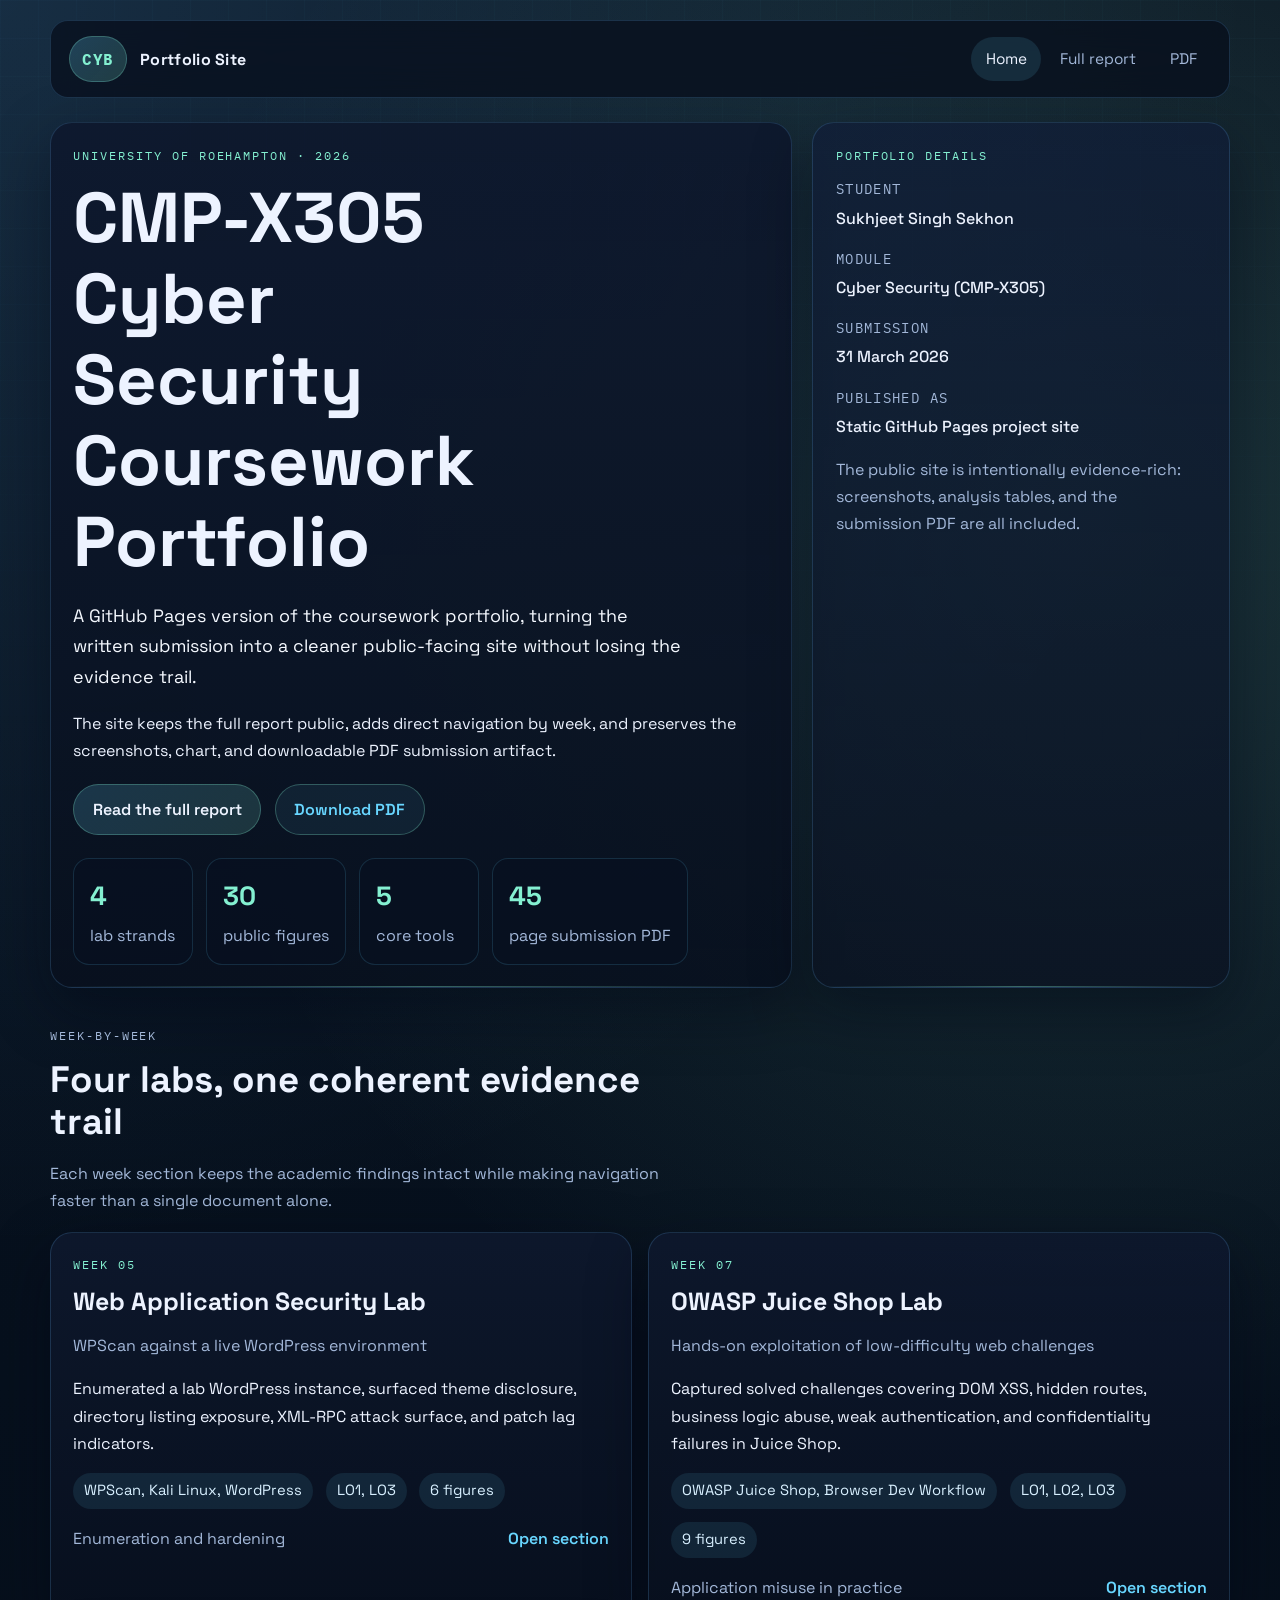
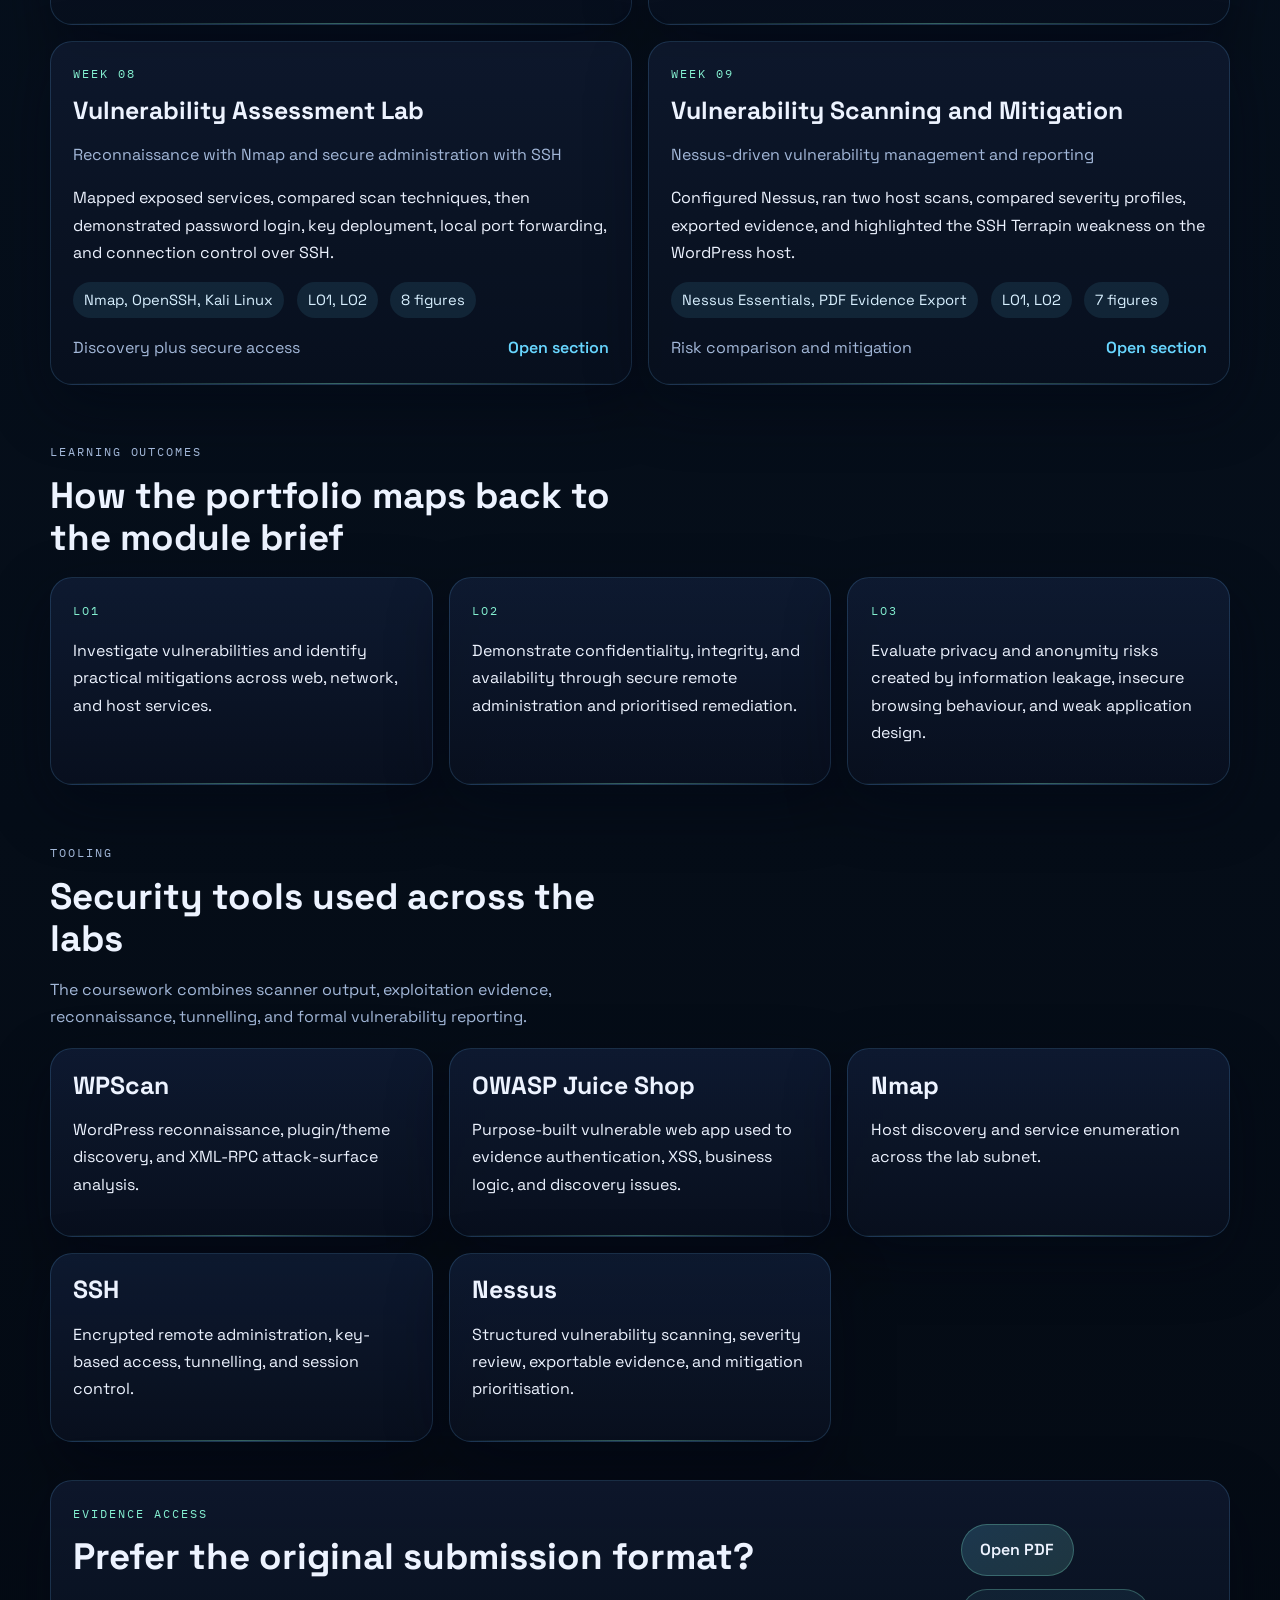
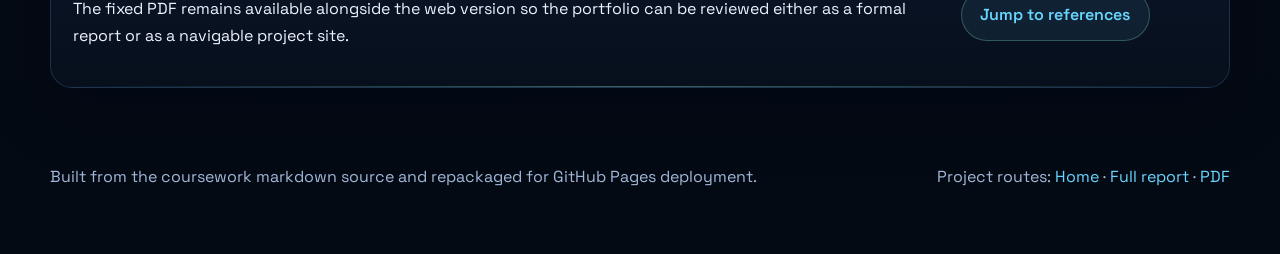
==== docs/index.html @ 7c261de3 "Add GitHub Pages cybersecurity portfolio site" ====
<!doctype html>
<html lang="en">
  <head>
    <meta charset="utf-8" />
    <meta name="viewport" content="width=device-width, initial-scale=1" />
    <title>CMP-X305 Cyber Security Portfolio</title>
    <meta name="description" content="Cyber security coursework portfolio site covering WPScan, OWASP Juice Shop, Nmap, SSH, and Nessus labs." />
    <link rel="stylesheet" href="assets/css/styles.css" />
  </head>
  <body class="home-page">
    <div class="site-shell">
      <header class="site-header">
        <a class="brand" href="./"><span class="brand-mark">CYB</span><span class="brand-text">Portfolio Site</span></a>
        <nav class="site-nav" aria-label="Primary">
          <a href="./" aria-current="page">Home</a>
          <a href="report/">Full report</a>
          <a href="assets/docs/cyb-report-fixed-v3.pdf">PDF</a>
        </nav>
      </header>
      <main>
        <section class="hero-grid">
          <div class="hero-copy panel" data-reveal>
            <p class="eyebrow">University of Roehampton · 2026</p>
            <h1>CMP-X305 Cyber Security Coursework Portfolio</h1>
            <p class="lede">A GitHub Pages version of the coursework portfolio, turning the written submission into a cleaner public-facing site without losing the evidence trail.</p>
            <p>The site keeps the full report public, adds direct navigation by week, and preserves the screenshots, chart, and downloadable PDF submission artifact.</p>
            <div class="hero-actions">
              <a class="button" href="report/">Read the full report</a>
              <a class="button button--ghost" href="assets/docs/cyb-report-fixed-v3.pdf">Download PDF</a>
            </div>
            <ul class="stat-list">
              <li><strong>4</strong><span>lab strands</span></li>
              <li><strong>30</strong><span>public figures</span></li>
              <li><strong>5</strong><span>core tools</span></li>
              <li><strong>45</strong><span>page submission PDF</span></li>
            </ul>
          </div>
          <aside class="hero-aside panel panel--soft" data-reveal>
            <p class="eyebrow">Portfolio details</p>
            <dl class="meta-list">
              <div><dt>Student</dt><dd>Sukhjeet Singh Sekhon</dd></div>
              <div><dt>Module</dt><dd>Cyber Security (CMP-X305)</dd></div>
              <div><dt>Submission</dt><dd>31 March 2026</dd></div>
              <div><dt>Published as</dt><dd>Static GitHub Pages project site</dd></div>
            </dl>
            <p class="aside-note">The public site is intentionally evidence-rich: screenshots, analysis tables, and the submission PDF are all included.</p>
          </aside>
        </section>
        <section class="section-block">
          <div class="section-heading" data-reveal>
            <p class="eyebrow">Week-by-week</p>
            <h2>Four labs, one coherent evidence trail</h2>
            <p>Each week section keeps the academic findings intact while making navigation faster than a single document alone.</p>
          </div>
          <div class="week-grid">
            <article class="week-card panel" data-reveal>
              <p class="card-kicker">Week 05</p>
              <h3>Web Application Security Lab</h3>
              <p class="card-topic">WPScan against a live WordPress environment</p>
              <p>Enumerated a lab WordPress instance, surfaced theme disclosure, directory listing exposure, XML-RPC attack surface, and patch lag indicators.</p>
              <ul class="chip-list">
                <li>WPScan, Kali Linux, WordPress</li>
                <li>LO1, LO3</li>
                <li>6 figures</li>
              </ul>
              <div class="card-footer">
                <span>Enumeration and hardening</span>
                <a class="text-link" href="report/#week-05">Open section</a>
              </div>
            </article>
            

            <article class="week-card panel" data-reveal>
              <p class="card-kicker">Week 07</p>
              <h3>OWASP Juice Shop Lab</h3>
              <p class="card-topic">Hands-on exploitation of low-difficulty web challenges</p>
              <p>Captured solved challenges covering DOM XSS, hidden routes, business logic abuse, weak authentication, and confidentiality failures in Juice Shop.</p>
              <ul class="chip-list">
                <li>OWASP Juice Shop, Browser Dev Workflow</li>
                <li>LO1, LO2, LO3</li>
                <li>9 figures</li>
              </ul>
              <div class="card-footer">
                <span>Application misuse in practice</span>
                <a class="text-link" href="report/#week-07">Open section</a>
              </div>
            </article>
            

            <article class="week-card panel" data-reveal>
              <p class="card-kicker">Week 08</p>
              <h3>Vulnerability Assessment Lab</h3>
              <p class="card-topic">Reconnaissance with Nmap and secure administration with SSH</p>
              <p>Mapped exposed services, compared scan techniques, then demonstrated password login, key deployment, local port forwarding, and connection control over SSH.</p>
              <ul class="chip-list">
                <li>Nmap, OpenSSH, Kali Linux</li>
                <li>LO1, LO2</li>
                <li>8 figures</li>
              </ul>
              <div class="card-footer">
                <span>Discovery plus secure access</span>
                <a class="text-link" href="report/#week-08">Open section</a>
              </div>
            </article>
            

            <article class="week-card panel" data-reveal>
              <p class="card-kicker">Week 09</p>
              <h3>Vulnerability Scanning and Mitigation</h3>
              <p class="card-topic">Nessus-driven vulnerability management and reporting</p>
              <p>Configured Nessus, ran two host scans, compared severity profiles, exported evidence, and highlighted the SSH Terrapin weakness on the WordPress host.</p>
              <ul class="chip-list">
                <li>Nessus Essentials, PDF Evidence Export</li>
                <li>LO1, LO2</li>
                <li>7 figures</li>
              </ul>
              <div class="card-footer">
                <span>Risk comparison and mitigation</span>
                <a class="text-link" href="report/#week-09">Open section</a>
              </div>
            </article>
            </div>
        </section>
        <section class="section-block section-block--alt">
          <div class="section-heading" data-reveal>
            <p class="eyebrow">Learning outcomes</p>
            <h2>How the portfolio maps back to the module brief</h2>
          </div>
          <div class="outcome-grid">
            <article class="outcome-card panel panel--soft" data-reveal>
              <p class="card-kicker">LO1</p>
              <p>Investigate vulnerabilities and identify practical mitigations across web, network, and host services.</p>
            </article>
            

            <article class="outcome-card panel panel--soft" data-reveal>
              <p class="card-kicker">LO2</p>
              <p>Demonstrate confidentiality, integrity, and availability through secure remote administration and prioritised remediation.</p>
            </article>
            

            <article class="outcome-card panel panel--soft" data-reveal>
              <p class="card-kicker">LO3</p>
              <p>Evaluate privacy and anonymity risks created by information leakage, insecure browsing behaviour, and weak application design.</p>
            </article>
            </div>
        </section>
        <section class="section-block">
          <div class="section-heading" data-reveal>
            <p class="eyebrow">Tooling</p>
            <h2>Security tools used across the labs</h2>
            <p>The coursework combines scanner output, exploitation evidence, reconnaissance, tunnelling, and formal vulnerability reporting.</p>
          </div>
          <div class="tool-grid">
            <article class="mini-card panel panel--soft" data-reveal>
              <h3>WPScan</h3>
              <p>WordPress reconnaissance, plugin/theme discovery, and XML-RPC attack-surface analysis.</p>
            </article>
            

            <article class="mini-card panel panel--soft" data-reveal>
              <h3>OWASP Juice Shop</h3>
              <p>Purpose-built vulnerable web app used to evidence authentication, XSS, business logic, and discovery issues.</p>
            </article>
            

            <article class="mini-card panel panel--soft" data-reveal>
              <h3>Nmap</h3>
              <p>Host discovery and service enumeration across the lab subnet.</p>
            </article>
            

            <article class="mini-card panel panel--soft" data-reveal>
              <h3>SSH</h3>
              <p>Encrypted remote administration, key-based access, tunnelling, and session control.</p>
            </article>
            

            <article class="mini-card panel panel--soft" data-reveal>
              <h3>Nessus</h3>
              <p>Structured vulnerability scanning, severity review, exportable evidence, and mitigation prioritisation.</p>
            </article>
            </div>
        </section>
        <section class="section-block">
          <div class="download-panel panel" data-reveal>
            <div>
              <p class="eyebrow">Evidence access</p>
              <h2>Prefer the original submission format?</h2>
              <p>The fixed PDF remains available alongside the web version so the portfolio can be reviewed either as a formal report or as a navigable project site.</p>
            </div>
            <div class="download-actions">
              <a class="button" href="assets/docs/cyb-report-fixed-v3.pdf">Open PDF</a>
              <a class="button button--ghost" href="report/#references">Jump to references</a>
            </div>
          </div>
        </section>
      </main>
      <footer class="site-footer">
        <p>Built from the coursework markdown source and repackaged for GitHub Pages deployment.</p>
        <p>Project routes: <a href="./">Home</a> · <a href="report/">Full report</a> · <a href="assets/docs/cyb-report-fixed-v3.pdf">PDF</a></p>
      </footer>
    </div>
    <script src="assets/js/site.js" defer></script>
  </body>
</html>
---- docs/assets/css/styles.css ----
@import url("https://fonts.googleapis.com/css2?family=Space+Grotesk:wght@400;500;700&family=IBM+Plex+Mono:wght@400;500&display=swap");

:root {
  --bg: #08111f;
  --panel: rgba(14, 24, 45, 0.78);
  --border: rgba(108, 189, 255, 0.18);
  --text: #edf3ff;
  --muted: #a3b8d9;
  --accent: #68d6ff;
  --accent-strong: #84f0d1;
  --accent-warm: #f7c36b;
  --shadow: 0 22px 60px rgba(2, 7, 19, 0.45);
  --radius-lg: 22px;
  --radius-md: 16px;
  --content-width: min(1180px, calc(100vw - 2rem));
}

*,
*::before,
*::after {
  box-sizing: border-box;
}

html {
  scroll-behavior: smooth;
}

body {
  margin: 0;
  min-height: 100vh;
  color: var(--text);
  background:
    radial-gradient(circle at top left, rgba(94, 190, 255, 0.16), transparent 34%),
    radial-gradient(circle at 85% 15%, rgba(132, 240, 209, 0.16), transparent 30%),
    linear-gradient(180deg, #09121f 0%, #06101d 40%, #040a13 100%);
  font-family: "Space Grotesk", "Trebuchet MS", sans-serif;
  line-height: 1.7;
}

body::before {
  position: fixed;
  inset: 0;
  z-index: -2;
  content: "";
  background-image:
    linear-gradient(rgba(104, 214, 255, 0.04) 1px, transparent 1px),
    linear-gradient(90deg, rgba(104, 214, 255, 0.04) 1px, transparent 1px);
  background-size: 38px 38px;
  mask-image: linear-gradient(180deg, rgba(0, 0, 0, 0.58), transparent 90%);
}

a {
  color: var(--accent);
  text-decoration: none;
}

a:hover {
  color: var(--accent-strong);
}

img {
  display: block;
  max-width: 100%;
}

code {
  padding: 0.1rem 0.42rem;
  border: 1px solid rgba(132, 240, 209, 0.18);
  border-radius: 999px;
  background: rgba(8, 18, 35, 0.72);
  color: var(--accent-strong);
  font-family: "IBM Plex Mono", "Cascadia Code", monospace;
  font-size: 0.94em;
}

.site-shell {
  width: var(--content-width);
  margin: 0 auto;
  padding: 1.25rem 0 3rem;
}

.site-header {
  display: flex;
  align-items: center;
  justify-content: space-between;
  gap: 1rem;
  margin-bottom: 1.5rem;
  padding: 0.95rem 1.1rem;
  border: 1px solid var(--border);
  border-radius: calc(var(--radius-md) + 2px);
  background: rgba(7, 14, 28, 0.74);
  backdrop-filter: blur(16px);
  position: sticky;
  top: 1rem;
  z-index: 20;
}

.brand {
  display: inline-flex;
  align-items: center;
  gap: 0.8rem;
  color: var(--text);
  font-weight: 700;
  letter-spacing: 0.02em;
}

.brand-mark {
  display: inline-flex;
  align-items: center;
  justify-content: center;
  min-width: 3rem;
  padding: 0.52rem 0.8rem;
  border-radius: 999px;
  background: linear-gradient(135deg, rgba(104, 214, 255, 0.24), rgba(132, 240, 209, 0.18));
  border: 1px solid rgba(132, 240, 209, 0.25);
  color: var(--accent-strong);
  font-family: "IBM Plex Mono", "Cascadia Code", monospace;
}

.site-nav {
  display: flex;
  flex-wrap: wrap;
  gap: 0.3rem;
}

.site-nav a {
  padding: 0.55rem 0.9rem;
  border-radius: 999px;
  color: var(--muted);
  font-size: 0.96rem;
}

.site-nav a:hover,
.site-nav a[aria-current="page"] {
  background: rgba(104, 214, 255, 0.12);
  color: var(--text);
}

.panel {
  position: relative;
  overflow: hidden;
  border: 1px solid var(--border);
  border-radius: var(--radius-lg);
  background: linear-gradient(180deg, rgba(14, 24, 45, 0.92), rgba(8, 16, 30, 0.88));
  box-shadow: var(--shadow);
}

.panel::after {
  position: absolute;
  inset: auto 0 0;
  height: 1px;
  content: "";
  background: linear-gradient(90deg, transparent, rgba(132, 240, 209, 0.38), transparent);
}

.panel--soft {
  background: linear-gradient(180deg, rgba(16, 29, 55, 0.78), rgba(10, 17, 33, 0.7));
}

.hero-grid {
  display: grid;
  grid-template-columns: minmax(0, 1.6fr) minmax(280px, 0.9fr);
  gap: 1.25rem;
  margin-bottom: 2.4rem;
}

.hero-copy,
.hero-aside,
.download-panel,
.report-hero,
.report-section,
.toc-panel,
.week-card,
.mini-card,
.outcome-card {
  padding: 1.4rem;
}

.eyebrow,
.card-kicker,
.section-kicker {
  margin: 0 0 0.75rem;
  color: var(--accent-strong);
  text-transform: uppercase;
  letter-spacing: 0.16em;
  font-size: 0.76rem;
  font-family: "IBM Plex Mono", "Cascadia Code", monospace;
}

h1,
h2,
h3,
h4 {
  margin: 0 0 0.8rem;
  line-height: 1.15;
}

h1 {
  font-size: clamp(2.45rem, 6vw, 4.4rem);
  max-width: 10ch;
}

h2 {
  font-size: clamp(1.55rem, 3vw, 2.3rem);
}

h3 {
  font-size: clamp(1.2rem, 2vw, 1.55rem);
}

h4 {
  font-size: 1.05rem;
  color: var(--accent-warm);
}

p,
li,
dd,
dt,
th,
td {
  font-size: 1rem;
}

.lede {
  font-size: 1.12rem;
  color: #f5f9ff;
  max-width: 56ch;
}

.hero-actions,
.download-actions {
  display: flex;
  flex-wrap: wrap;
  gap: 0.85rem;
  margin: 1.2rem 0 1.45rem;
}

.button {
  display: inline-flex;
  align-items: center;
  justify-content: center;
  gap: 0.45rem;
  min-height: 2.85rem;
  padding: 0.7rem 1.15rem;
  border: 1px solid rgba(132, 240, 209, 0.28);
  border-radius: 999px;
  background: linear-gradient(135deg, rgba(104, 214, 255, 0.18), rgba(132, 240, 209, 0.16));
  color: var(--text);
  font-weight: 600;
}

.button:hover {
  transform: translateY(-1px);
}

.button--ghost {
  background: rgba(104, 214, 255, 0.08);
  color: var(--accent);
}

.button--block {
  width: 100%;
}

.stat-list,
.chip-list {
  display: flex;
  flex-wrap: wrap;
  gap: 0.8rem;
  padding: 0;
  margin: 0;
  list-style: none;
}

.stat-list li {
  min-width: 120px;
  padding: 0.9rem 1rem;
  border: 1px solid rgba(104, 214, 255, 0.15);
  border-radius: var(--radius-md);
  background: rgba(8, 17, 33, 0.68);
}

.stat-list strong {
  display: block;
  margin-bottom: 0.2rem;
  color: var(--accent-strong);
  font-size: 1.65rem;
}

.stat-list span,
.meta-list dt,
.aside-note,
.section-heading p,
.card-topic,
.card-footer span {
  color: var(--muted);
}

.meta-list {
  margin: 0;
}

.meta-list div + div {
  margin-top: 1rem;
}

.meta-list dt {
  margin-bottom: 0.18rem;
  font-size: 0.86rem;
  text-transform: uppercase;
  letter-spacing: 0.1em;
  font-family: "IBM Plex Mono", "Cascadia Code", monospace;
}

.meta-list dd {
  margin: 0;
  font-weight: 500;
}

.section-block {
  margin-bottom: 2.4rem;
}

.section-block--alt {
  padding: 1.2rem 0;
}

.section-heading {
  max-width: 62ch;
  margin-bottom: 1.1rem;
}

.week-grid,
.tool-grid,
.outcome-grid {
  display: grid;
  gap: 1rem;
}

.week-grid {
  grid-template-columns: repeat(2, minmax(0, 1fr));
}

.tool-grid {
  grid-template-columns: repeat(3, minmax(0, 1fr));
}

.outcome-grid {
  grid-template-columns: repeat(3, minmax(0, 1fr));
}

.week-card h3,
.mini-card h3 {
  margin-bottom: 0.55rem;
}

.chip-list li {
  padding: 0.35rem 0.68rem;
  border-radius: 999px;
  background: rgba(104, 214, 255, 0.1);
  color: #d8f0ff;
  font-size: 0.92rem;
}

.card-footer {
  display: flex;
  align-items: center;
  justify-content: space-between;
  gap: 1rem;
  margin-top: 1rem;
}

.text-link {
  font-weight: 600;
}

.download-panel {
  display: flex;
  align-items: center;
  justify-content: space-between;
  gap: 1.2rem;
}

.site-footer {
  display: flex;
  flex-wrap: wrap;
  justify-content: space-between;
  gap: 1rem;
  margin-top: 2rem;
  padding: 1.25rem 0 0;
  color: var(--muted);
}

.report-layout {
  display: grid;
  grid-template-columns: minmax(250px, 280px) minmax(0, 1fr);
  gap: 1.25rem;
}

.report-sidebar {
  position: sticky;
  top: 6.25rem;
  height: fit-content;
}

.toc-list {
  padding-left: 1.15rem;
  margin: 0 0 1rem;
}

.toc-list li + li {
  margin-top: 0.55rem;
}

.toc-list a {
  color: var(--muted);
}

.toc-list a.is-active,
.toc-list a:hover {
  color: var(--accent-strong);
}

.report-main {
  display: grid;
  gap: 1rem;
}

.report-section {
  scroll-margin-top: 7rem;
}

.report-divider {
  border: 0;
  height: 1px;
  margin: 0.4rem 0;
  background: linear-gradient(90deg, transparent, rgba(104, 214, 255, 0.28), transparent);
}

.report-figure {
  margin: 1.35rem 0 1rem;
  border: 1px solid rgba(104, 214, 255, 0.14);
  border-radius: var(--radius-md);
  overflow: hidden;
  background: rgba(5, 13, 26, 0.88);
}

.report-figure figcaption {
  padding: 0.95rem 1rem 1rem;
  border-top: 1px solid rgba(104, 214, 255, 0.12);
  color: var(--muted);
  font-size: 0.95rem;
}

.key-points-label {
  margin: 1rem 0 0.3rem;
  color: var(--accent-warm);
  font-weight: 600;
}

.report-table {
  width: 100%;
  min-width: 720px;
  border-collapse: collapse;
}

.table-wrap {
  margin: 1rem 0;
  overflow-x: auto;
  border: 1px solid rgba(104, 214, 255, 0.14);
  border-radius: var(--radius-md);
}

.report-table th,
.report-table td {
  padding: 0.92rem 0.95rem;
  text-align: left;
  vertical-align: top;
  border-bottom: 1px solid rgba(104, 214, 255, 0.1);
}

.report-table th {
  background: rgba(11, 21, 42, 0.92);
  color: var(--accent-strong);
  font-size: 0.92rem;
  text-transform: uppercase;
  letter-spacing: 0.08em;
  font-family: "IBM Plex Mono", "Cascadia Code", monospace;
}

.reference-list {
  margin: 0;
  padding-left: 1.25rem;
}

.reference-list li + li {
  margin-top: 0.8rem;
}

[data-reveal] {
  opacity: 0;
  transform: translateY(16px);
  transition: opacity 0.55s ease, transform 0.55s ease;
}

[data-reveal].is-visible {
  opacity: 1;
  transform: translateY(0);
}

@media (max-width: 1040px) {
  .hero-grid,
  .report-layout,
  .week-grid,
  .tool-grid,
  .outcome-grid {
    grid-template-columns: 1fr;
  }

  .download-panel {
    display: grid;
  }

  .report-sidebar {
    position: static;
  }
}

@media (max-width: 760px) {
  :root {
    --content-width: min(100vw - 1.1rem, 100%);
  }

  .site-shell {
    padding-top: 0.55rem;
  }

  .site-header,
  .card-footer,
  .site-footer {
    flex-direction: column;
    align-items: flex-start;
  }

  .hero-copy,
  .hero-aside,
  .download-panel,
  .report-hero,
  .report-section,
  .toc-panel,
  .week-card,
  .mini-card,
  .outcome-card {
    padding: 1.15rem;
  }

  h1 {
    max-width: 100%;
  }
}
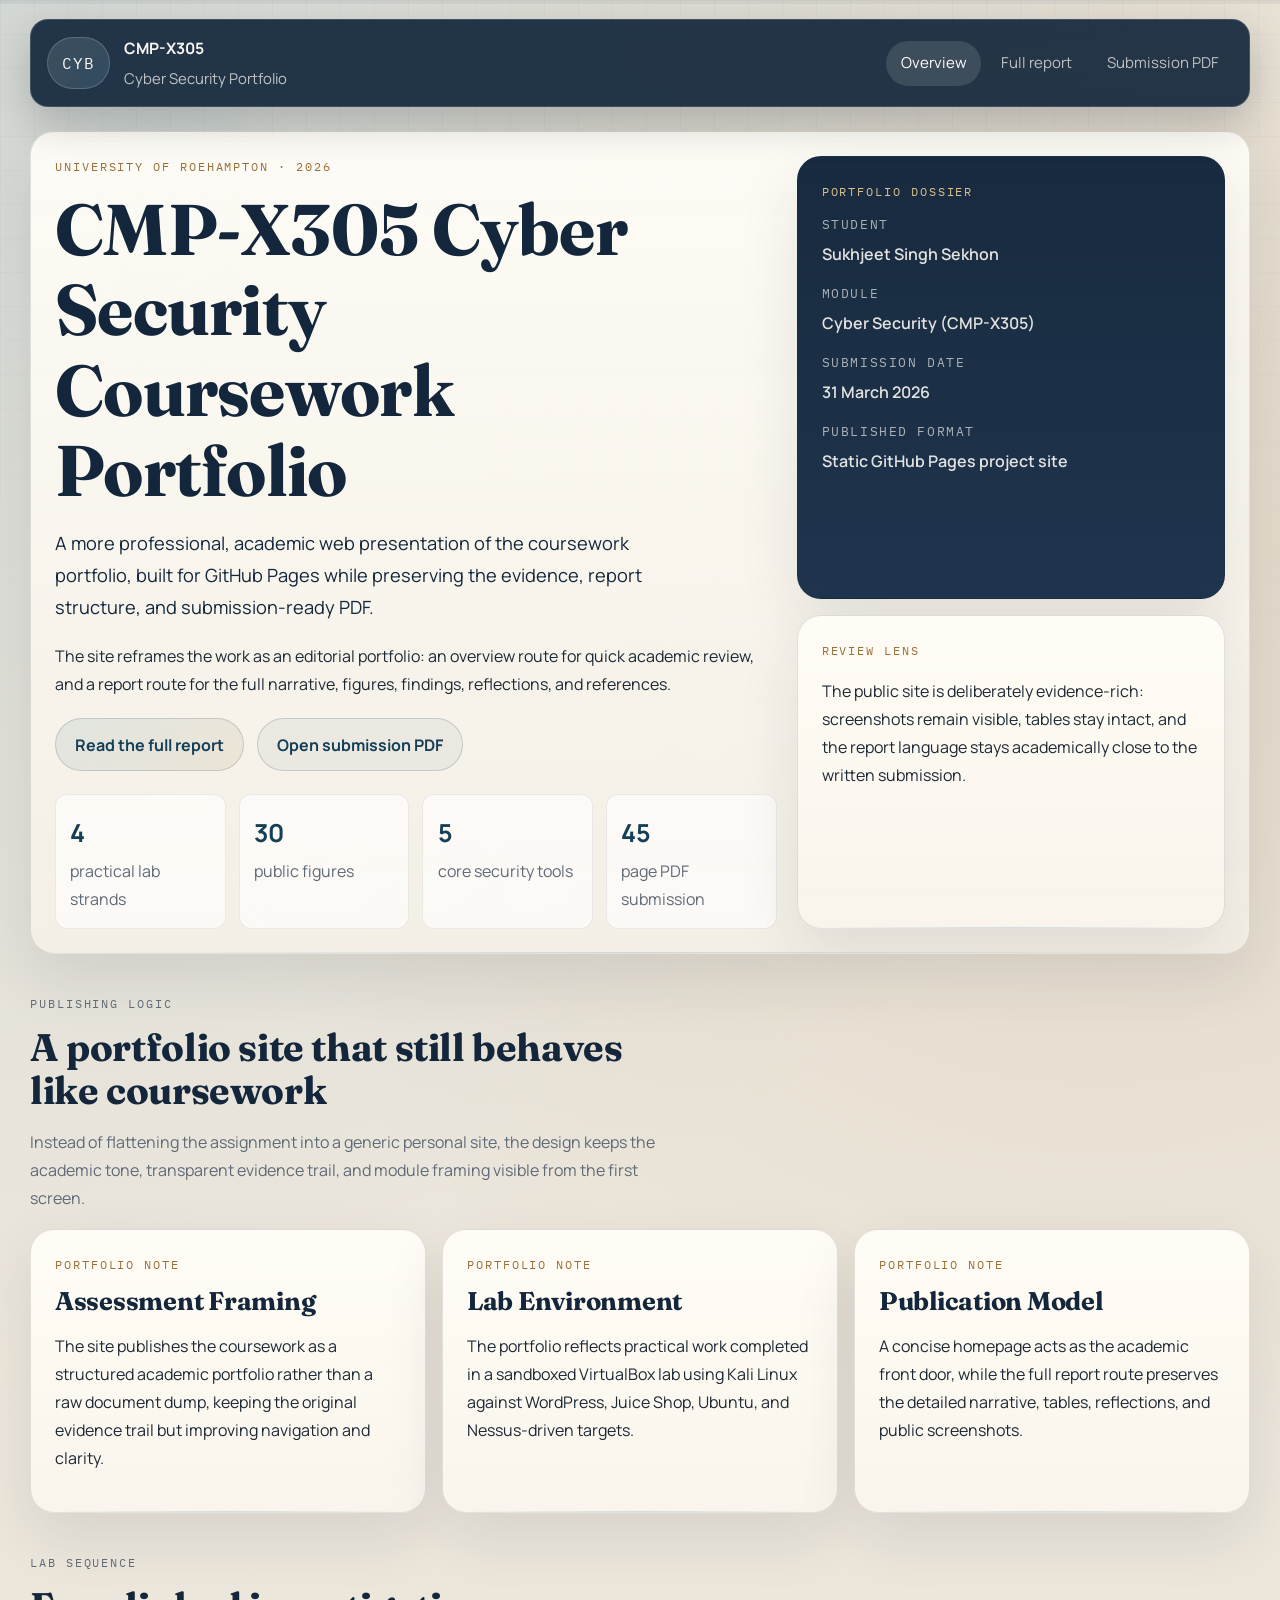
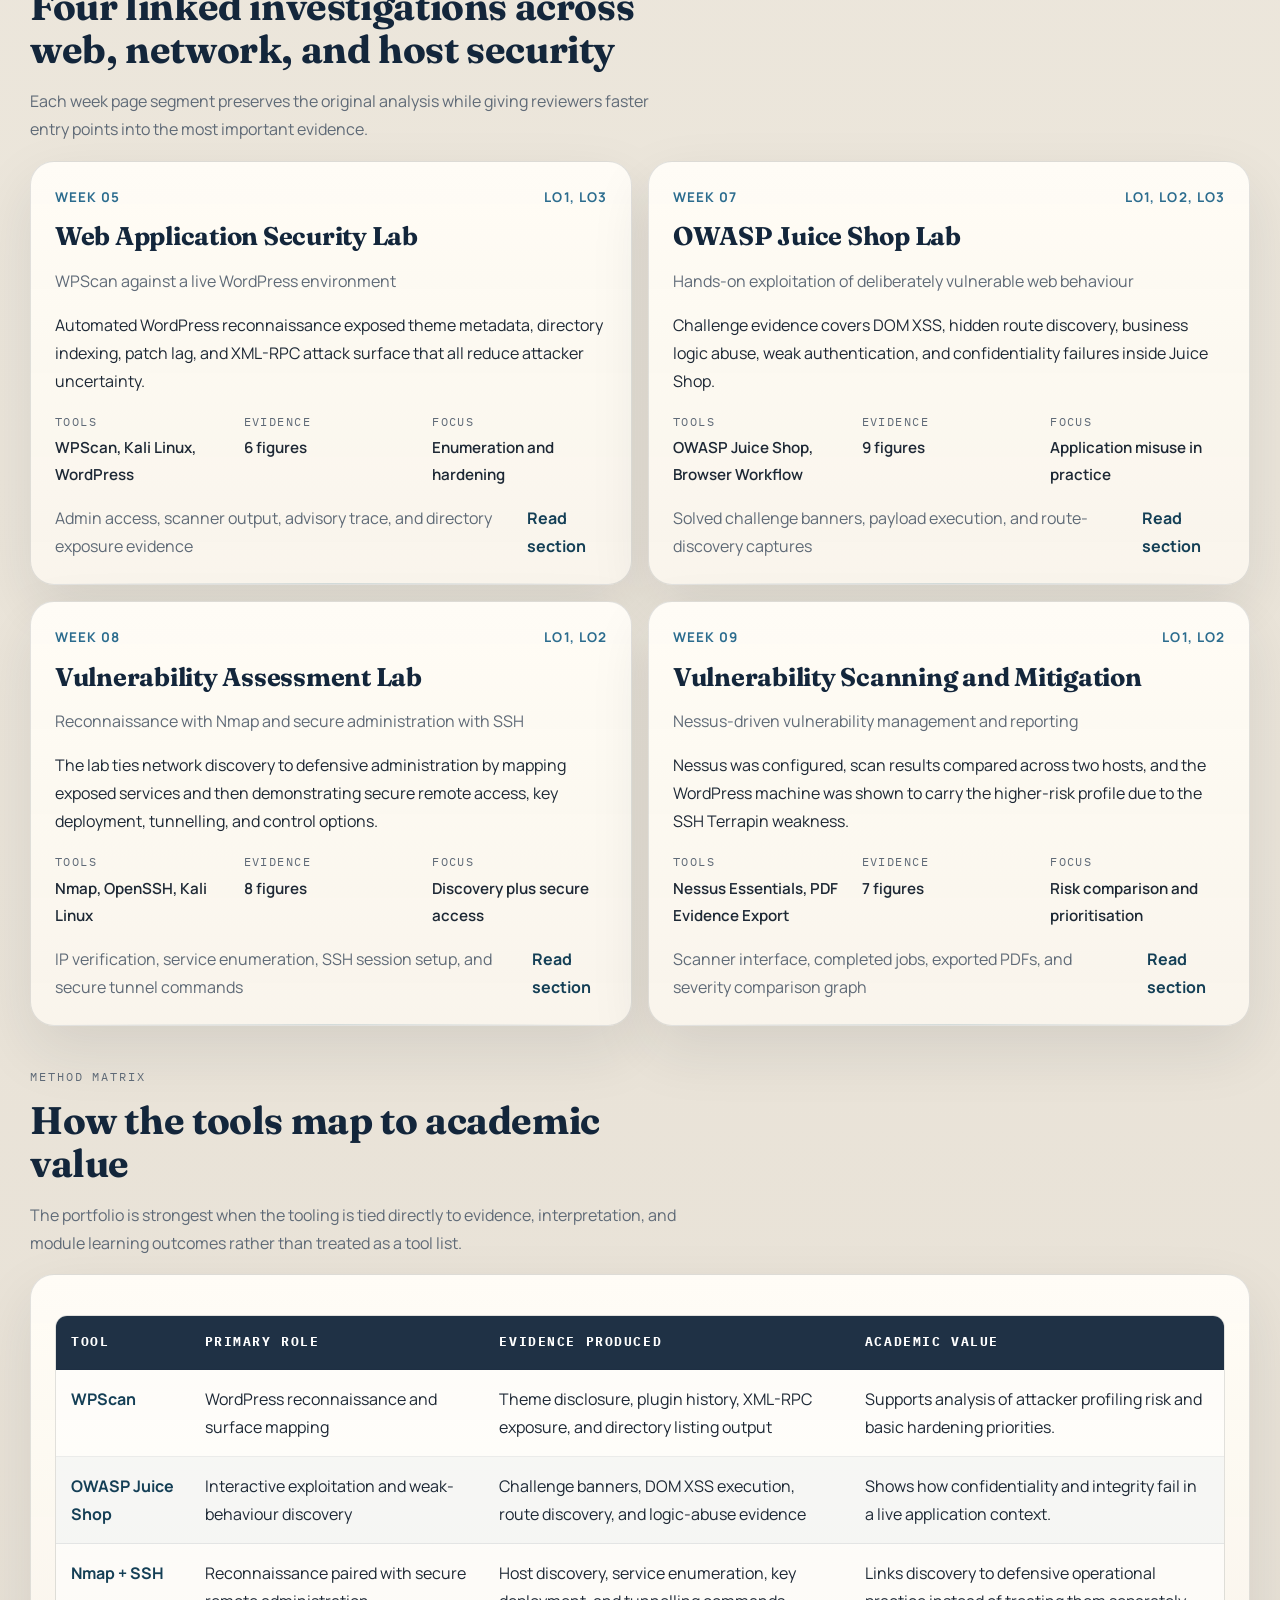
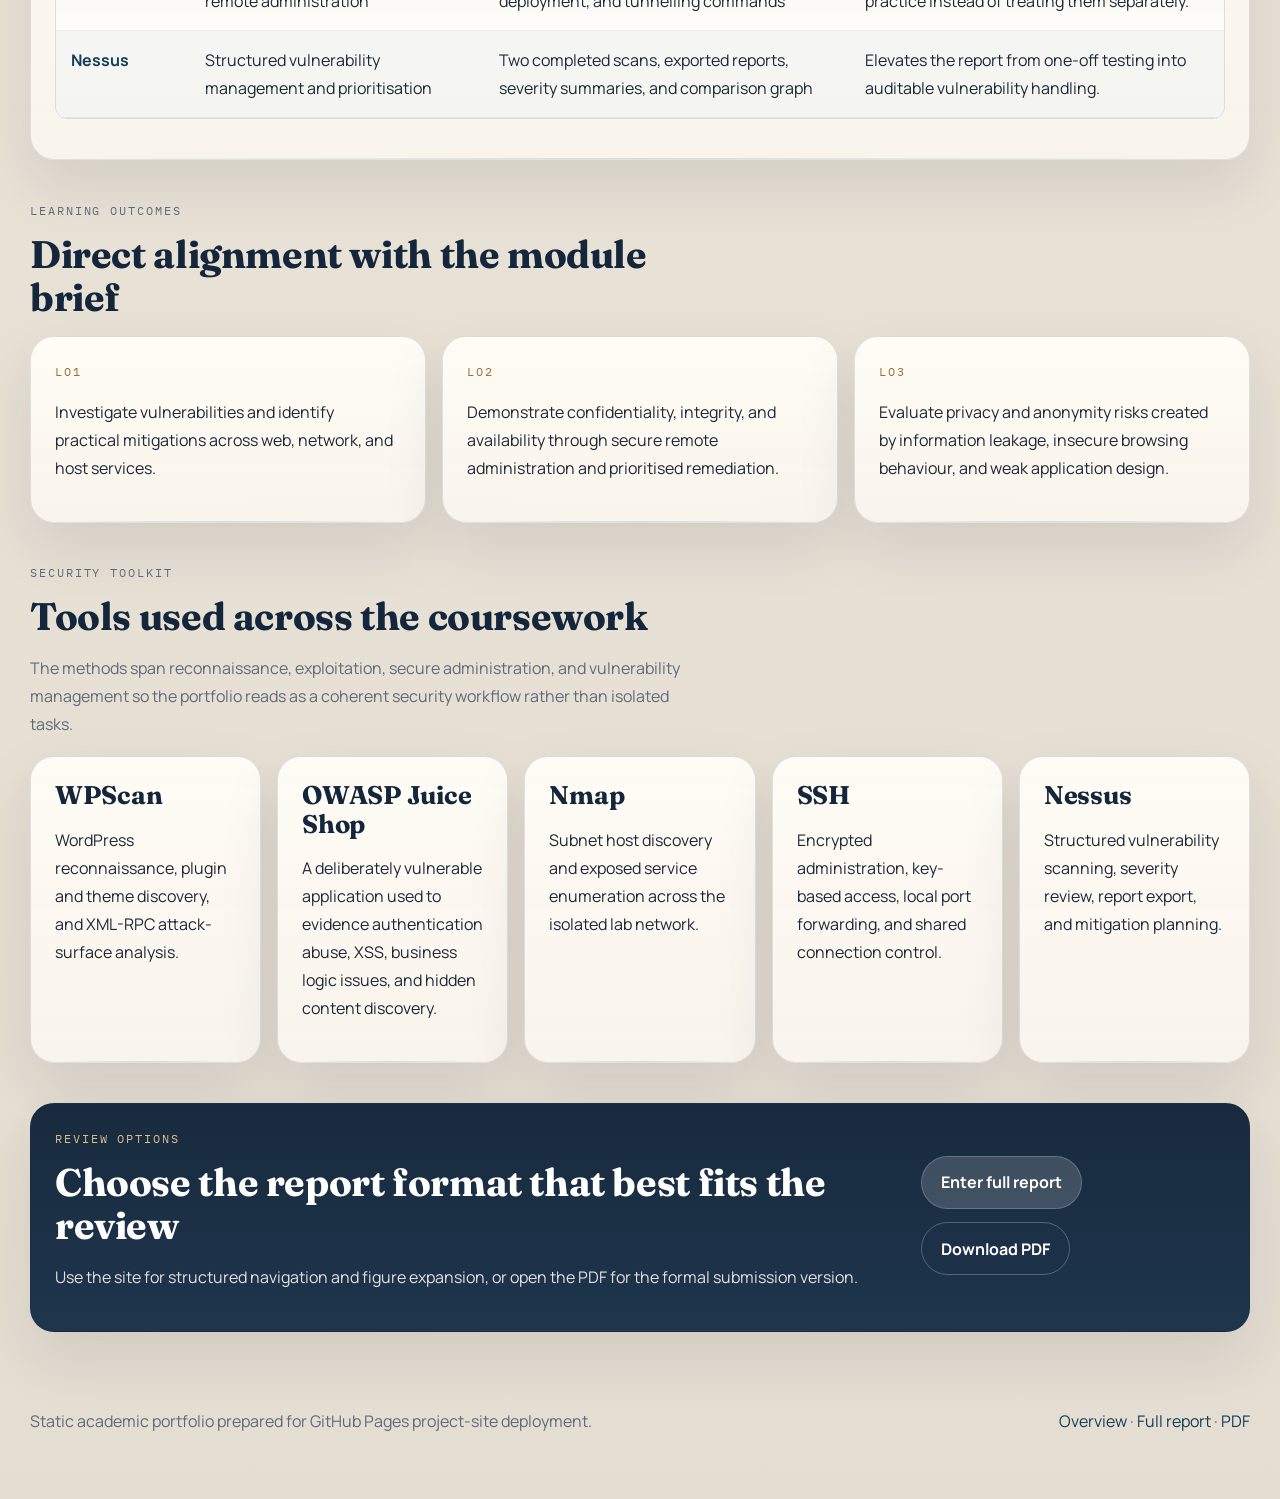
==== commit a51fd426: "Commit full coursework workspace and site refactor" ====
--- a/docs/index.html
+++ b/docs/index.html
@@ -4,203 +4,317 @@
     <meta charset="utf-8" />
     <meta name="viewport" content="width=device-width, initial-scale=1" />
     <title>CMP-X305 Cyber Security Portfolio</title>
-    <meta name="description" content="Cyber security coursework portfolio site covering WPScan, OWASP Juice Shop, Nmap, SSH, and Nessus labs." />
+    <meta name="description" content="An academic GitHub Pages portfolio for CMP-X305, presenting four cyber security labs with structured evidence, analysis, reflection, and downloadable submission material." />
+    <meta name="theme-color" content="#112338" />
     <link rel="stylesheet" href="assets/css/styles.css" />
   </head>
-  <body class="home-page">
+  <body class="page-home">
+    <div class="scroll-progress" aria-hidden="true"><span class="scroll-progress__bar" data-progress-bar></span></div>
+    <a class="skip-link" href="#main-content">Skip to main content</a>
+    <div class="page-glow page-glow--one" aria-hidden="true"></div>
+    <div class="page-glow page-glow--two" aria-hidden="true"></div>
     <div class="site-shell">
-      <header class="site-header">
-        <a class="brand" href="./"><span class="brand-mark">CYB</span><span class="brand-text">Portfolio Site</span></a>
-        <nav class="site-nav" aria-label="Primary">
-          <a href="./" aria-current="page">Home</a>
-          <a href="report/">Full report</a>
-          <a href="assets/docs/cyb-report-fixed-v3.pdf">PDF</a>
-        </nav>
-      </header>
-      <main>
-        <section class="hero-grid">
-          <div class="hero-copy panel" data-reveal>
-            <p class="eyebrow">University of Roehampton · 2026</p>
+      
+    <header class="site-header">
+      <a class="brand" href="./">
+        <span class="brand-mark">CYB</span>
+        <span class="brand-text">
+          <strong>CMP-X305</strong>
+          <span>Cyber Security Portfolio</span>
+        </span>
+      </a>
+      <nav class="site-nav" aria-label="Primary">
+        <a href="./" aria-current="page">Overview</a>
+        <a href="report/">Full report</a>
+        <a href="assets/docs/cyb-report-fixed-v3.pdf">Submission PDF</a>
+      </nav>
+    </header>
+    
+      <main id="main-content">
+        <section class="hero panel panel--hero" data-reveal>
+          <div class="hero__copy">
+            <p class="section-kicker">University of Roehampton · 2026</p>
             <h1>CMP-X305 Cyber Security Coursework Portfolio</h1>
-            <p class="lede">A GitHub Pages version of the coursework portfolio, turning the written submission into a cleaner public-facing site without losing the evidence trail.</p>
-            <p>The site keeps the full report public, adds direct navigation by week, and preserves the screenshots, chart, and downloadable PDF submission artifact.</p>
-            <div class="hero-actions">
+            <p class="hero__lede">
+              A more professional, academic web presentation of the coursework portfolio, built for GitHub Pages while preserving the evidence, report structure, and submission-ready PDF.
+            </p>
+            <p>
+              The site reframes the work as an editorial portfolio: an overview route for quick academic review, and a report route for the full narrative, figures, findings, reflections, and references.
+            </p>
+            <div class="hero__actions">
               <a class="button" href="report/">Read the full report</a>
-              <a class="button button--ghost" href="assets/docs/cyb-report-fixed-v3.pdf">Download PDF</a>
+              <a class="button button--secondary" href="assets/docs/cyb-report-fixed-v3.pdf">Open submission PDF</a>
             </div>
-            <ul class="stat-list">
-              <li><strong>4</strong><span>lab strands</span></li>
+            <ul class="hero-stats">
+              <li><strong>4</strong><span>practical lab strands</span></li>
               <li><strong>30</strong><span>public figures</span></li>
-              <li><strong>5</strong><span>core tools</span></li>
-              <li><strong>45</strong><span>page submission PDF</span></li>
+              <li><strong>5</strong><span>core security tools</span></li>
+              <li><strong>45</strong><span>page PDF submission</span></li>
             </ul>
           </div>
-          <aside class="hero-aside panel panel--soft" data-reveal>
-            <p class="eyebrow">Portfolio details</p>
-            <dl class="meta-list">
-              <div><dt>Student</dt><dd>Sukhjeet Singh Sekhon</dd></div>
-              <div><dt>Module</dt><dd>Cyber Security (CMP-X305)</dd></div>
-              <div><dt>Submission</dt><dd>31 March 2026</dd></div>
-              <div><dt>Published as</dt><dd>Static GitHub Pages project site</dd></div>
-            </dl>
-            <p class="aside-note">The public site is intentionally evidence-rich: screenshots, analysis tables, and the submission PDF are all included.</p>
+          <aside class="hero__aside">
+            <article class="aside-card panel panel--navy">
+              <p class="section-kicker">Portfolio dossier</p>
+              <dl class="meta-list">
+                <div><dt>Student</dt><dd>Sukhjeet Singh Sekhon</dd></div>
+                <div><dt>Module</dt><dd>Cyber Security (CMP-X305)</dd></div>
+                <div><dt>Submission date</dt><dd>31 March 2026</dd></div>
+                <div><dt>Published format</dt><dd>Static GitHub Pages project site</dd></div>
+              </dl>
+            </article>
+            <article class="aside-card panel panel--paper">
+              <p class="section-kicker">Review lens</p>
+              <p>
+                The public site is deliberately evidence-rich: screenshots remain visible, tables stay intact, and the report language stays academically close to the written submission.
+              </p>
+            </article>
           </aside>
         </section>
-        <section class="section-block">
-          <div class="section-heading" data-reveal>
-            <p class="eyebrow">Week-by-week</p>
-            <h2>Four labs, one coherent evidence trail</h2>
-            <p>Each week section keeps the academic findings intact while making navigation faster than a single document alone.</p>
+
+        <section class="section-block">
+          <div class="section-heading" data-reveal>
+            <p class="section-kicker">Publishing logic</p>
+            <h2>A portfolio site that still behaves like coursework</h2>
+            <p>Instead of flattening the assignment into a generic personal site, the design keeps the academic tone, transparent evidence trail, and module framing visible from the first screen.</p>
+          </div>
+          <div class="dossier-grid">
+            
+            <article class="dossier-card panel panel--paper" data-reveal>
+              <p class="section-kicker">Portfolio note</p>
+              <h3>Assessment Framing</h3>
+              <p>The site publishes the coursework as a structured academic portfolio rather than a raw document dump, keeping the original evidence trail but improving navigation and clarity.</p>
+            </article>
+            
+
+            <article class="dossier-card panel panel--paper" data-reveal>
+              <p class="section-kicker">Portfolio note</p>
+              <h3>Lab Environment</h3>
+              <p>The portfolio reflects practical work completed in a sandboxed VirtualBox lab using Kali Linux against WordPress, Juice Shop, Ubuntu, and Nessus-driven targets.</p>
+            </article>
+            
+
+            <article class="dossier-card panel panel--paper" data-reveal>
+              <p class="section-kicker">Portfolio note</p>
+              <h3>Publication Model</h3>
+              <p>A concise homepage acts as the academic front door, while the full report route preserves the detailed narrative, tables, reflections, and public screenshots.</p>
+            </article>
+            
+          </div>
+        </section>
+
+        <section class="section-block">
+          <div class="section-heading" data-reveal>
+            <p class="section-kicker">Lab sequence</p>
+            <h2>Four linked investigations across web, network, and host security</h2>
+            <p>Each week page segment preserves the original analysis while giving reviewers faster entry points into the most important evidence.</p>
           </div>
           <div class="week-grid">
-            <article class="week-card panel" data-reveal>
-              <p class="card-kicker">Week 05</p>
+            
+            <article class="week-card panel panel--paper" data-reveal>
+              <div class="week-card__eyebrow">
+                <span>Week 05</span>
+                <span>LO1, LO3</span>
+              </div>
               <h3>Web Application Security Lab</h3>
-              <p class="card-topic">WPScan against a live WordPress environment</p>
-              <p>Enumerated a lab WordPress instance, surfaced theme disclosure, directory listing exposure, XML-RPC attack surface, and patch lag indicators.</p>
-              <ul class="chip-list">
-                <li>WPScan, Kali Linux, WordPress</li>
-                <li>LO1, LO3</li>
-                <li>6 figures</li>
-              </ul>
+              <p class="week-card__topic">WPScan against a live WordPress environment</p>
+              <p>Automated WordPress reconnaissance exposed theme metadata, directory indexing, patch lag, and XML-RPC attack surface that all reduce attacker uncertainty.</p>
+              <dl class="metric-grid">
+                <div><dt>Tools</dt><dd>WPScan, Kali Linux, WordPress</dd></div>
+                <div><dt>Evidence</dt><dd>6 figures</dd></div>
+                <div><dt>Focus</dt><dd>Enumeration and hardening</dd></div>
+              </dl>
               <div class="card-footer">
-                <span>Enumeration and hardening</span>
-                <a class="text-link" href="report/#week-05">Open section</a>
-              </div>
-            </article>
-            
-
-            <article class="week-card panel" data-reveal>
-              <p class="card-kicker">Week 07</p>
+                <span>Admin access, scanner output, advisory trace, and directory exposure evidence</span>
+                <a class="text-link" href="report/#week-05">Read section</a>
+              </div>
+            </article>
+            
+
+            <article class="week-card panel panel--paper" data-reveal>
+              <div class="week-card__eyebrow">
+                <span>Week 07</span>
+                <span>LO1, LO2, LO3</span>
+              </div>
               <h3>OWASP Juice Shop Lab</h3>
-              <p class="card-topic">Hands-on exploitation of low-difficulty web challenges</p>
-              <p>Captured solved challenges covering DOM XSS, hidden routes, business logic abuse, weak authentication, and confidentiality failures in Juice Shop.</p>
-              <ul class="chip-list">
-                <li>OWASP Juice Shop, Browser Dev Workflow</li>
-                <li>LO1, LO2, LO3</li>
-                <li>9 figures</li>
-              </ul>
+              <p class="week-card__topic">Hands-on exploitation of deliberately vulnerable web behaviour</p>
+              <p>Challenge evidence covers DOM XSS, hidden route discovery, business logic abuse, weak authentication, and confidentiality failures inside Juice Shop.</p>
+              <dl class="metric-grid">
+                <div><dt>Tools</dt><dd>OWASP Juice Shop, Browser Workflow</dd></div>
+                <div><dt>Evidence</dt><dd>9 figures</dd></div>
+                <div><dt>Focus</dt><dd>Application misuse in practice</dd></div>
+              </dl>
               <div class="card-footer">
-                <span>Application misuse in practice</span>
-                <a class="text-link" href="report/#week-07">Open section</a>
-              </div>
-            </article>
-            
-
-            <article class="week-card panel" data-reveal>
-              <p class="card-kicker">Week 08</p>
+                <span>Solved challenge banners, payload execution, and route-discovery captures</span>
+                <a class="text-link" href="report/#week-07">Read section</a>
+              </div>
+            </article>
+            
+
+            <article class="week-card panel panel--paper" data-reveal>
+              <div class="week-card__eyebrow">
+                <span>Week 08</span>
+                <span>LO1, LO2</span>
+              </div>
               <h3>Vulnerability Assessment Lab</h3>
-              <p class="card-topic">Reconnaissance with Nmap and secure administration with SSH</p>
-              <p>Mapped exposed services, compared scan techniques, then demonstrated password login, key deployment, local port forwarding, and connection control over SSH.</p>
-              <ul class="chip-list">
-                <li>Nmap, OpenSSH, Kali Linux</li>
-                <li>LO1, LO2</li>
-                <li>8 figures</li>
-              </ul>
+              <p class="week-card__topic">Reconnaissance with Nmap and secure administration with SSH</p>
+              <p>The lab ties network discovery to defensive administration by mapping exposed services and then demonstrating secure remote access, key deployment, tunnelling, and control options.</p>
+              <dl class="metric-grid">
+                <div><dt>Tools</dt><dd>Nmap, OpenSSH, Kali Linux</dd></div>
+                <div><dt>Evidence</dt><dd>8 figures</dd></div>
+                <div><dt>Focus</dt><dd>Discovery plus secure access</dd></div>
+              </dl>
               <div class="card-footer">
-                <span>Discovery plus secure access</span>
-                <a class="text-link" href="report/#week-08">Open section</a>
-              </div>
-            </article>
-            
-
-            <article class="week-card panel" data-reveal>
-              <p class="card-kicker">Week 09</p>
+                <span>IP verification, service enumeration, SSH session setup, and secure tunnel commands</span>
+                <a class="text-link" href="report/#week-08">Read section</a>
+              </div>
+            </article>
+            
+
+            <article class="week-card panel panel--paper" data-reveal>
+              <div class="week-card__eyebrow">
+                <span>Week 09</span>
+                <span>LO1, LO2</span>
+              </div>
               <h3>Vulnerability Scanning and Mitigation</h3>
-              <p class="card-topic">Nessus-driven vulnerability management and reporting</p>
-              <p>Configured Nessus, ran two host scans, compared severity profiles, exported evidence, and highlighted the SSH Terrapin weakness on the WordPress host.</p>
-              <ul class="chip-list">
-                <li>Nessus Essentials, PDF Evidence Export</li>
-                <li>LO1, LO2</li>
-                <li>7 figures</li>
-              </ul>
+              <p class="week-card__topic">Nessus-driven vulnerability management and reporting</p>
+              <p>Nessus was configured, scan results compared across two hosts, and the WordPress machine was shown to carry the higher-risk profile due to the SSH Terrapin weakness.</p>
+              <dl class="metric-grid">
+                <div><dt>Tools</dt><dd>Nessus Essentials, PDF Evidence Export</dd></div>
+                <div><dt>Evidence</dt><dd>7 figures</dd></div>
+                <div><dt>Focus</dt><dd>Risk comparison and prioritisation</dd></div>
+              </dl>
               <div class="card-footer">
-                <span>Risk comparison and mitigation</span>
-                <a class="text-link" href="report/#week-09">Open section</a>
-              </div>
-            </article>
+                <span>Scanner interface, completed jobs, exported PDFs, and severity comparison graph</span>
+                <a class="text-link" href="report/#week-09">Read section</a>
+              </div>
+            </article>
+            
+          </div>
+        </section>
+
+        <section class="section-block section-block--split">
+          <div class="section-heading" data-reveal>
+            <p class="section-kicker">Method matrix</p>
+            <h2>How the tools map to academic value</h2>
+            <p>The portfolio is strongest when the tooling is tied directly to evidence, interpretation, and module learning outcomes rather than treated as a tool list.</p>
+          </div>
+          <div class="panel panel--paper matrix-panel" data-reveal>
+            <div class="table-wrap">
+              <table class="report-table report-table--matrix">
+                <thead>
+                  <tr>
+                    <th>Tool</th>
+                    <th>Primary role</th>
+                    <th>Evidence produced</th>
+                    <th>Academic value</th>
+                  </tr>
+                </thead>
+                <tbody>
+                  <tr><td>WPScan</td><td>WordPress reconnaissance and surface mapping</td><td>Theme disclosure, plugin history, XML-RPC exposure, and directory listing output</td><td>Supports analysis of attacker profiling risk and basic hardening priorities.</td></tr><tr><td>OWASP Juice Shop</td><td>Interactive exploitation and weak-behaviour discovery</td><td>Challenge banners, DOM XSS execution, route discovery, and logic-abuse evidence</td><td>Shows how confidentiality and integrity fail in a live application context.</td></tr><tr><td>Nmap + SSH</td><td>Reconnaissance paired with secure remote administration</td><td>Host discovery, service enumeration, key deployment, and tunnelling commands</td><td>Links discovery to defensive operational practice instead of treating them separately.</td></tr><tr><td>Nessus</td><td>Structured vulnerability management and prioritisation</td><td>Two completed scans, exported reports, severity summaries, and comparison graph</td><td>Elevates the report from one-off testing into auditable vulnerability handling.</td></tr>
+                </tbody>
+              </table>
             </div>
-        </section>
-        <section class="section-block section-block--alt">
-          <div class="section-heading" data-reveal>
-            <p class="eyebrow">Learning outcomes</p>
-            <h2>How the portfolio maps back to the module brief</h2>
+          </div>
+        </section>
+
+        <section class="section-block">
+          <div class="section-heading" data-reveal>
+            <p class="section-kicker">Learning outcomes</p>
+            <h2>Direct alignment with the module brief</h2>
           </div>
           <div class="outcome-grid">
-            <article class="outcome-card panel panel--soft" data-reveal>
-              <p class="card-kicker">LO1</p>
+            
+            <article class="outcome-card panel panel--paper" data-reveal>
+              <p class="section-kicker">LO1</p>
               <p>Investigate vulnerabilities and identify practical mitigations across web, network, and host services.</p>
             </article>
             
 
-            <article class="outcome-card panel panel--soft" data-reveal>
-              <p class="card-kicker">LO2</p>
+            <article class="outcome-card panel panel--paper" data-reveal>
+              <p class="section-kicker">LO2</p>
               <p>Demonstrate confidentiality, integrity, and availability through secure remote administration and prioritised remediation.</p>
             </article>
             
 
-            <article class="outcome-card panel panel--soft" data-reveal>
-              <p class="card-kicker">LO3</p>
+            <article class="outcome-card panel panel--paper" data-reveal>
+              <p class="section-kicker">LO3</p>
               <p>Evaluate privacy and anonymity risks created by information leakage, insecure browsing behaviour, and weak application design.</p>
             </article>
+            
+          </div>
+        </section>
+
+        <section class="section-block">
+          <div class="section-heading" data-reveal>
+            <p class="section-kicker">Security toolkit</p>
+            <h2>Tools used across the coursework</h2>
+            <p>The methods span reconnaissance, exploitation, secure administration, and vulnerability management so the portfolio reads as a coherent security workflow rather than isolated tasks.</p>
+          </div>
+          <div class="tool-grid">
+            
+            <article class="tool-card panel panel--paper" data-reveal>
+              <h3>WPScan</h3>
+              <p>WordPress reconnaissance, plugin and theme discovery, and XML-RPC attack-surface analysis.</p>
+            </article>
+            
+
+            <article class="tool-card panel panel--paper" data-reveal>
+              <h3>OWASP Juice Shop</h3>
+              <p>A deliberately vulnerable application used to evidence authentication abuse, XSS, business logic issues, and hidden content discovery.</p>
+            </article>
+            
+
+            <article class="tool-card panel panel--paper" data-reveal>
+              <h3>Nmap</h3>
+              <p>Subnet host discovery and exposed service enumeration across the isolated lab network.</p>
+            </article>
+            
+
+            <article class="tool-card panel panel--paper" data-reveal>
+              <h3>SSH</h3>
+              <p>Encrypted administration, key-based access, local port forwarding, and shared connection control.</p>
+            </article>
+            
+
+            <article class="tool-card panel panel--paper" data-reveal>
+              <h3>Nessus</h3>
+              <p>Structured vulnerability scanning, severity review, report export, and mitigation planning.</p>
+            </article>
+            
+          </div>
+        </section>
+
+        <section class="section-block">
+          <div class="cta-panel panel panel--navy" data-reveal>
+            <div>
+              <p class="section-kicker">Review options</p>
+              <h2>Choose the report format that best fits the review</h2>
+              <p>Use the site for structured navigation and figure expansion, or open the PDF for the formal submission version.</p>
             </div>
-        </section>
-        <section class="section-block">
-          <div class="section-heading" data-reveal>
-            <p class="eyebrow">Tooling</p>
-            <h2>Security tools used across the labs</h2>
-            <p>The coursework combines scanner output, exploitation evidence, reconnaissance, tunnelling, and formal vulnerability reporting.</p>
-          </div>
-          <div class="tool-grid">
-            <article class="mini-card panel panel--soft" data-reveal>
-              <h3>WPScan</h3>
-              <p>WordPress reconnaissance, plugin/theme discovery, and XML-RPC attack-surface analysis.</p>
-            </article>
-            
-
-            <article class="mini-card panel panel--soft" data-reveal>
-              <h3>OWASP Juice Shop</h3>
-              <p>Purpose-built vulnerable web app used to evidence authentication, XSS, business logic, and discovery issues.</p>
-            </article>
-            
-
-            <article class="mini-card panel panel--soft" data-reveal>
-              <h3>Nmap</h3>
-              <p>Host discovery and service enumeration across the lab subnet.</p>
-            </article>
-            
-
-            <article class="mini-card panel panel--soft" data-reveal>
-              <h3>SSH</h3>
-              <p>Encrypted remote administration, key-based access, tunnelling, and session control.</p>
-            </article>
-            
-
-            <article class="mini-card panel panel--soft" data-reveal>
-              <h3>Nessus</h3>
-              <p>Structured vulnerability scanning, severity review, exportable evidence, and mitigation prioritisation.</p>
-            </article>
+            <div class="cta-actions">
+              <a class="button button--light" href="report/">Enter full report</a>
+              <a class="button button--ghost-light" href="assets/docs/cyb-report-fixed-v3.pdf">Download PDF</a>
             </div>
-        </section>
-        <section class="section-block">
-          <div class="download-panel panel" data-reveal>
-            <div>
-              <p class="eyebrow">Evidence access</p>
-              <h2>Prefer the original submission format?</h2>
-              <p>The fixed PDF remains available alongside the web version so the portfolio can be reviewed either as a formal report or as a navigable project site.</p>
-            </div>
-            <div class="download-actions">
-              <a class="button" href="assets/docs/cyb-report-fixed-v3.pdf">Open PDF</a>
-              <a class="button button--ghost" href="report/#references">Jump to references</a>
-            </div>
           </div>
         </section>
       </main>
-      <footer class="site-footer">
-        <p>Built from the coursework markdown source and repackaged for GitHub Pages deployment.</p>
-        <p>Project routes: <a href="./">Home</a> · <a href="report/">Full report</a> · <a href="assets/docs/cyb-report-fixed-v3.pdf">PDF</a></p>
-      </footer>
+      
+    <footer class="site-footer">
+      <p>Static academic portfolio prepared for GitHub Pages project-site deployment.</p>
+      <p><a href="./">Overview</a> · <a href="report/">Full report</a> · <a href="assets/docs/cyb-report-fixed-v3.pdf">PDF</a></p>
+    </footer>
+    
     </div>
+    
+    <div class="lightbox" data-lightbox hidden>
+      <button class="lightbox-backdrop" type="button" aria-label="Close expanded figure" data-lightbox-close></button>
+      <div class="lightbox-dialog" role="dialog" aria-modal="true" aria-label="Expanded report figure">
+        <button class="lightbox-close" type="button" data-lightbox-close>Close</button>
+        <img src="assets/img/week-05/figure-01-wordpress-admin-dashboard.png" alt="" data-lightbox-image />
+        <p class="lightbox-caption" data-lightbox-caption></p>
+      </div>
+    </div>
+    
     <script src="assets/js/site.js" defer></script>
   </body>
 </html>
--- a/docs/assets/css/styles.css
+++ b/docs/assets/css/styles.css
@@ -1,18 +1,26 @@
-@import url("https://fonts.googleapis.com/css2?family=Space+Grotesk:wght@400;500;700&family=IBM+Plex+Mono:wght@400;500&display=swap");
+@import url("https://fonts.googleapis.com/css2?family=Manrope:wght@400;500;600;700;800&family=Fraunces:opsz,wght@9..144,500;9..144,600;9..144,700&family=IBM+Plex+Mono:wght@400;500&display=swap");
 
 :root {
-  --bg: #08111f;
-  --panel: rgba(14, 24, 45, 0.78);
-  --border: rgba(108, 189, 255, 0.18);
-  --text: #edf3ff;
-  --muted: #a3b8d9;
-  --accent: #68d6ff;
-  --accent-strong: #84f0d1;
-  --accent-warm: #f7c36b;
-  --shadow: 0 22px 60px rgba(2, 7, 19, 0.45);
-  --radius-lg: 22px;
-  --radius-md: 16px;
-  --content-width: min(1180px, calc(100vw - 2rem));
+  --bg: #ece7dd;
+  --bg-soft: #f7f3eb;
+  --surface: rgba(255, 251, 245, 0.9);
+  --surface-strong: #fffdf8;
+  --navy: #13263b;
+  --navy-soft: #213852;
+  --ink: #1d2835;
+  --muted: #5f6a77;
+  --line: rgba(20, 35, 52, 0.12);
+  --accent: #2b6c8e;
+  --accent-strong: #143f56;
+  --accent-soft: rgba(43, 108, 142, 0.1);
+  --gold: #9b6e37;
+  --gold-soft: rgba(155, 110, 55, 0.11);
+  --shadow: 0 24px 60px rgba(26, 35, 45, 0.1);
+  --radius-xl: 30px;
+  --radius-lg: 24px;
+  --radius-md: 18px;
+  --radius-sm: 12px;
+  --content-width: min(1220px, calc(100vw - 2rem));
 }
 
 *,
@@ -28,13 +36,13 @@
 body {
   margin: 0;
   min-height: 100vh;
-  color: var(--text);
+  color: var(--ink);
   background:
-    radial-gradient(circle at top left, rgba(94, 190, 255, 0.16), transparent 34%),
-    radial-gradient(circle at 85% 15%, rgba(132, 240, 209, 0.16), transparent 30%),
-    linear-gradient(180deg, #09121f 0%, #06101d 40%, #040a13 100%);
-  font-family: "Space Grotesk", "Trebuchet MS", sans-serif;
-  line-height: 1.7;
+    radial-gradient(circle at top left, rgba(43, 108, 142, 0.14), transparent 28%),
+    radial-gradient(circle at 86% 11%, rgba(155, 110, 55, 0.14), transparent 22%),
+    linear-gradient(180deg, #eee9df 0%, #ebe5da 44%, #e4ddd2 100%);
+  font-family: "Manrope", "Segoe UI", sans-serif;
+  line-height: 1.75;
 }
 
 body::before {
@@ -43,19 +51,19 @@
   z-index: -2;
   content: "";
   background-image:
-    linear-gradient(rgba(104, 214, 255, 0.04) 1px, transparent 1px),
-    linear-gradient(90deg, rgba(104, 214, 255, 0.04) 1px, transparent 1px);
-  background-size: 38px 38px;
-  mask-image: linear-gradient(180deg, rgba(0, 0, 0, 0.58), transparent 90%);
+    linear-gradient(rgba(19, 38, 59, 0.035) 1px, transparent 1px),
+    linear-gradient(90deg, rgba(19, 38, 59, 0.035) 1px, transparent 1px);
+  background-size: 34px 34px;
+  mask-image: linear-gradient(180deg, rgba(0, 0, 0, 0.75), transparent 88%);
 }
 
 a {
+  color: var(--accent-strong);
+  text-decoration: none;
+}
+
+a:hover {
   color: var(--accent);
-  text-decoration: none;
-}
-
-a:hover {
-  color: var(--accent-strong);
 }
 
 img {
@@ -64,19 +72,77 @@
 }
 
 code {
-  padding: 0.1rem 0.42rem;
-  border: 1px solid rgba(132, 240, 209, 0.18);
+  padding: 0.12rem 0.42rem;
+  border: 1px solid rgba(20, 63, 86, 0.12);
   border-radius: 999px;
-  background: rgba(8, 18, 35, 0.72);
+  background: rgba(20, 63, 86, 0.06);
   color: var(--accent-strong);
   font-family: "IBM Plex Mono", "Cascadia Code", monospace;
   font-size: 0.94em;
 }
 
+.skip-link {
+  position: absolute;
+  left: 1rem;
+  top: -4rem;
+  z-index: 100;
+  padding: 0.75rem 1rem;
+  border-radius: 999px;
+  background: var(--navy);
+  color: #fff;
+}
+
+.skip-link:focus {
+  top: 1rem;
+}
+
+.scroll-progress {
+  position: fixed;
+  top: 0;
+  left: 0;
+  z-index: 120;
+  width: 100%;
+  height: 4px;
+  background: rgba(19, 38, 59, 0.06);
+}
+
+.scroll-progress__bar {
+  display: block;
+  width: 0;
+  height: 100%;
+  background: linear-gradient(90deg, var(--accent), var(--gold));
+  transition: width 0.15s ease;
+}
+
+.page-glow {
+  position: fixed;
+  z-index: -1;
+  border-radius: 999px;
+  filter: blur(32px);
+  opacity: 0.42;
+  pointer-events: none;
+}
+
+.page-glow--one {
+  top: 8rem;
+  left: 4rem;
+  width: 14rem;
+  height: 14rem;
+  background: rgba(43, 108, 142, 0.18);
+}
+
+.page-glow--two {
+  right: 5rem;
+  bottom: 8rem;
+  width: 18rem;
+  height: 18rem;
+  background: rgba(155, 110, 55, 0.16);
+}
+
 .site-shell {
   width: var(--content-width);
   margin: 0 auto;
-  padding: 1.25rem 0 3rem;
+  padding: 1.2rem 0 3rem;
 }
 
 .site-header {
@@ -85,106 +151,145 @@
   justify-content: space-between;
   gap: 1rem;
   margin-bottom: 1.5rem;
-  padding: 0.95rem 1.1rem;
-  border: 1px solid var(--border);
-  border-radius: calc(var(--radius-md) + 2px);
-  background: rgba(7, 14, 28, 0.74);
-  backdrop-filter: blur(16px);
+  padding: 0.95rem 1rem;
+  border: 1px solid rgba(255, 255, 255, 0.14);
+  border-radius: var(--radius-md);
+  background: rgba(19, 38, 59, 0.92);
+  color: #f8f6f1;
+  box-shadow: 0 16px 40px rgba(14, 21, 30, 0.22);
+  backdrop-filter: blur(18px);
   position: sticky;
   top: 1rem;
-  z-index: 20;
+  z-index: 40;
 }
 
 .brand {
   display: inline-flex;
   align-items: center;
-  gap: 0.8rem;
-  color: var(--text);
-  font-weight: 700;
-  letter-spacing: 0.02em;
+  gap: 0.9rem;
+  color: inherit;
 }
 
 .brand-mark {
   display: inline-flex;
   align-items: center;
   justify-content: center;
-  min-width: 3rem;
-  padding: 0.52rem 0.8rem;
+  min-width: 3.2rem;
+  min-height: 3.2rem;
+  padding: 0.6rem 0.85rem;
   border-radius: 999px;
-  background: linear-gradient(135deg, rgba(104, 214, 255, 0.24), rgba(132, 240, 209, 0.18));
-  border: 1px solid rgba(132, 240, 209, 0.25);
-  color: var(--accent-strong);
+  border: 1px solid rgba(255, 255, 255, 0.18);
+  background: linear-gradient(135deg, rgba(255, 255, 255, 0.12), rgba(132, 201, 231, 0.16));
+  color: #f8f6f1;
   font-family: "IBM Plex Mono", "Cascadia Code", monospace;
+  letter-spacing: 0.08em;
+}
+
+.brand-text {
+  display: grid;
+  gap: 0.12rem;
+}
+
+.brand-text strong {
+  font-size: 0.98rem;
+}
+
+.brand-text span {
+  color: rgba(248, 246, 241, 0.74);
+  font-size: 0.93rem;
 }
 
 .site-nav {
   display: flex;
   flex-wrap: wrap;
-  gap: 0.3rem;
+  gap: 0.35rem;
 }
 
 .site-nav a {
-  padding: 0.55rem 0.9rem;
+  padding: 0.58rem 0.9rem;
   border-radius: 999px;
-  color: var(--muted);
-  font-size: 0.96rem;
+  color: rgba(248, 246, 241, 0.72);
+  font-size: 0.94rem;
 }
 
 .site-nav a:hover,
 .site-nav a[aria-current="page"] {
-  background: rgba(104, 214, 255, 0.12);
-  color: var(--text);
+  background: rgba(255, 255, 255, 0.12);
+  color: #fff;
 }
 
 .panel {
   position: relative;
   overflow: hidden;
-  border: 1px solid var(--border);
   border-radius: var(--radius-lg);
-  background: linear-gradient(180deg, rgba(14, 24, 45, 0.92), rgba(8, 16, 30, 0.88));
+  border: 1px solid var(--line);
   box-shadow: var(--shadow);
+}
+
+.panel--paper {
+  background:
+    linear-gradient(180deg, rgba(255, 252, 246, 0.98), rgba(249, 245, 236, 0.96));
+}
+
+.panel--navy {
+  background:
+    linear-gradient(180deg, rgba(19, 38, 59, 0.98), rgba(26, 49, 74, 0.98));
+  color: #f8f6f1;
+}
+
+.panel--hero {
+  background:
+    linear-gradient(180deg, rgba(255, 253, 247, 0.94), rgba(245, 240, 230, 0.92));
 }
 
 .panel::after {
   position: absolute;
-  inset: auto 0 0;
+  left: 1.2rem;
+  right: 1.2rem;
+  bottom: 0;
   height: 1px;
   content: "";
-  background: linear-gradient(90deg, transparent, rgba(132, 240, 209, 0.38), transparent);
-}
-
-.panel--soft {
-  background: linear-gradient(180deg, rgba(16, 29, 55, 0.78), rgba(10, 17, 33, 0.7));
-}
-
-.hero-grid {
-  display: grid;
-  grid-template-columns: minmax(0, 1.6fr) minmax(280px, 0.9fr);
+  background: linear-gradient(90deg, transparent, rgba(43, 108, 142, 0.18), transparent);
+}
+
+.hero,
+.report-hero,
+.report-section,
+.sidebar-card,
+.dossier-card,
+.week-card,
+.tool-card,
+.outcome-card,
+.cta-panel,
+.aside-card,
+.matrix-panel {
+  padding: 1.5rem;
+}
+
+.hero {
+  display: grid;
+  grid-template-columns: minmax(0, 1.55fr) minmax(280px, 0.92fr);
   gap: 1.25rem;
   margin-bottom: 2.4rem;
 }
 
-.hero-copy,
-.hero-aside,
-.download-panel,
-.report-hero,
-.report-section,
-.toc-panel,
-.week-card,
-.mini-card,
-.outcome-card {
-  padding: 1.4rem;
-}
-
-.eyebrow,
-.card-kicker,
+.hero__aside {
+  display: grid;
+  gap: 1rem;
+}
+
 .section-kicker {
   margin: 0 0 0.75rem;
-  color: var(--accent-strong);
+  color: var(--gold);
   text-transform: uppercase;
   letter-spacing: 0.16em;
-  font-size: 0.76rem;
+  font-size: 0.75rem;
   font-family: "IBM Plex Mono", "Cascadia Code", monospace;
+}
+
+.panel--navy .section-kicker,
+.site-header .section-kicker {
+  color: #d9c18e;
 }
 
 h1,
@@ -192,25 +297,35 @@
 h3,
 h4 {
   margin: 0 0 0.8rem;
-  line-height: 1.15;
+  color: var(--navy);
+  font-family: "Fraunces", Georgia, serif;
+  line-height: 1.12;
+  letter-spacing: -0.01em;
+}
+
+.panel--navy h1,
+.panel--navy h2,
+.panel--navy h3,
+.panel--navy h4 {
+  color: #fff;
 }
 
 h1 {
-  font-size: clamp(2.45rem, 6vw, 4.4rem);
-  max-width: 10ch;
+  font-size: clamp(2.7rem, 5.6vw, 4.9rem);
+  max-width: 12ch;
 }
 
 h2 {
-  font-size: clamp(1.55rem, 3vw, 2.3rem);
+  font-size: clamp(1.7rem, 3vw, 2.55rem);
 }
 
 h3 {
-  font-size: clamp(1.2rem, 2vw, 1.55rem);
+  font-size: clamp(1.2rem, 2vw, 1.6rem);
 }
 
 h4 {
-  font-size: 1.05rem;
-  color: var(--accent-warm);
+  font-size: 1.02rem;
+  color: var(--gold);
 }
 
 p,
@@ -222,78 +337,95 @@
   font-size: 1rem;
 }
 
-.lede {
-  font-size: 1.12rem;
-  color: #f5f9ff;
-  max-width: 56ch;
-}
-
-.hero-actions,
-.download-actions {
+.hero__lede {
+  max-width: 58ch;
+  color: var(--navy);
+  font-size: 1.14rem;
+}
+
+.hero__actions,
+.cta-actions {
   display: flex;
   flex-wrap: wrap;
   gap: 0.85rem;
-  margin: 1.2rem 0 1.45rem;
+  margin: 1.25rem 0 1.45rem;
 }
 
 .button {
   display: inline-flex;
   align-items: center;
   justify-content: center;
-  gap: 0.45rem;
-  min-height: 2.85rem;
-  padding: 0.7rem 1.15rem;
-  border: 1px solid rgba(132, 240, 209, 0.28);
+  min-height: 3rem;
+  padding: 0.72rem 1.18rem;
   border-radius: 999px;
-  background: linear-gradient(135deg, rgba(104, 214, 255, 0.18), rgba(132, 240, 209, 0.16));
-  color: var(--text);
-  font-weight: 600;
+  border: 1px solid rgba(20, 63, 86, 0.18);
+  background: linear-gradient(135deg, rgba(43, 108, 142, 0.1), rgba(155, 110, 55, 0.1));
+  color: var(--accent-strong);
+  font-weight: 700;
 }
 
 .button:hover {
   transform: translateY(-1px);
 }
 
-.button--ghost {
-  background: rgba(104, 214, 255, 0.08);
-  color: var(--accent);
+.button--secondary {
+  background: rgba(20, 63, 86, 0.05);
+}
+
+.button--light {
+  background: rgba(255, 255, 255, 0.16);
+  color: #fff;
+  border-color: rgba(255, 255, 255, 0.2);
+}
+
+.button--ghost-light {
+  background: transparent;
+  color: #fff;
+  border-color: rgba(255, 255, 255, 0.25);
 }
 
 .button--block {
   width: 100%;
 }
 
-.stat-list,
-.chip-list {
-  display: flex;
-  flex-wrap: wrap;
-  gap: 0.8rem;
+.hero-stats,
+.report-shortcuts,
+.toc-list,
+.plain-list,
+.evidence-list {
   padding: 0;
   margin: 0;
   list-style: none;
 }
 
-.stat-list li {
-  min-width: 120px;
-  padding: 0.9rem 1rem;
-  border: 1px solid rgba(104, 214, 255, 0.15);
-  border-radius: var(--radius-md);
-  background: rgba(8, 17, 33, 0.68);
-}
-
-.stat-list strong {
+.hero-stats {
+  display: grid;
+  grid-template-columns: repeat(4, minmax(0, 1fr));
+  gap: 0.8rem;
+}
+
+.hero-stats li {
+  padding: 0.95rem 0.9rem;
+  border: 1px solid rgba(20, 35, 52, 0.08);
+  border-radius: var(--radius-sm);
+  background: rgba(255, 255, 255, 0.62);
+}
+
+.hero-stats strong {
   display: block;
-  margin-bottom: 0.2rem;
+  margin-bottom: 0.18rem;
   color: var(--accent-strong);
-  font-size: 1.65rem;
-}
-
-.stat-list span,
+  font-size: 1.55rem;
+}
+
+.hero-stats span,
+.week-card__topic,
+.card-footer span,
+.section-heading p,
 .meta-list dt,
-.aside-note,
-.section-heading p,
-.card-topic,
-.card-footer span {
+.section-summary,
+.report-figure figcaption,
+.lightbox-caption {
   color: var(--muted);
 }
 
@@ -302,35 +434,42 @@
 }
 
 .meta-list div + div {
-  margin-top: 1rem;
+  margin-top: 0.95rem;
 }
 
 .meta-list dt {
   margin-bottom: 0.18rem;
-  font-size: 0.86rem;
+  font-size: 0.82rem;
   text-transform: uppercase;
-  letter-spacing: 0.1em;
+  letter-spacing: 0.12em;
   font-family: "IBM Plex Mono", "Cascadia Code", monospace;
 }
 
 .meta-list dd {
   margin: 0;
-  font-weight: 500;
+  font-weight: 600;
+}
+
+.panel--navy .meta-list dt,
+.panel--navy .meta-list dd,
+.panel--navy p {
+  color: rgba(248, 246, 241, 0.9);
+}
+
+.panel--navy .meta-list dt {
+  color: rgba(248, 246, 241, 0.66);
 }
 
 .section-block {
-  margin-bottom: 2.4rem;
-}
-
-.section-block--alt {
-  padding: 1.2rem 0;
+  margin-bottom: 2.45rem;
 }
 
 .section-heading {
-  max-width: 62ch;
+  max-width: 65ch;
   margin-bottom: 1.1rem;
 }
 
+.dossier-grid,
 .week-grid,
 .tool-grid,
 .outcome-grid {
@@ -338,48 +477,390 @@
   gap: 1rem;
 }
 
+.dossier-grid,
+.outcome-grid {
+  grid-template-columns: repeat(3, minmax(0, 1fr));
+}
+
 .week-grid {
   grid-template-columns: repeat(2, minmax(0, 1fr));
 }
 
 .tool-grid {
-  grid-template-columns: repeat(3, minmax(0, 1fr));
-}
-
-.outcome-grid {
-  grid-template-columns: repeat(3, minmax(0, 1fr));
-}
-
-.week-card h3,
-.mini-card h3 {
-  margin-bottom: 0.55rem;
-}
-
-.chip-list li {
-  padding: 0.35rem 0.68rem;
-  border-radius: 999px;
-  background: rgba(104, 214, 255, 0.1);
-  color: #d8f0ff;
-  font-size: 0.92rem;
-}
-
-.card-footer {
+  grid-template-columns: repeat(5, minmax(0, 1fr));
+}
+
+.week-card__eyebrow {
   display: flex;
   align-items: center;
   justify-content: space-between;
   gap: 1rem;
+  margin-bottom: 0.8rem;
+  color: var(--accent);
+  font-size: 0.84rem;
+  font-weight: 700;
+  text-transform: uppercase;
+  letter-spacing: 0.08em;
+}
+
+.metric-grid {
+  display: grid;
+  grid-template-columns: repeat(3, minmax(0, 1fr));
+  gap: 0.85rem;
+  margin: 1rem 0 0;
+}
+
+.metric-grid dt {
+  margin-bottom: 0.22rem;
+  color: var(--muted);
+  font-size: 0.76rem;
+  text-transform: uppercase;
+  letter-spacing: 0.12em;
+  font-family: "IBM Plex Mono", "Cascadia Code", monospace;
+}
+
+.metric-grid dd {
+  margin: 0;
+  color: var(--ink);
+  font-size: 0.95rem;
+  font-weight: 600;
+}
+
+.card-footer {
+  display: flex;
+  align-items: flex-start;
+  justify-content: space-between;
+  gap: 1rem;
   margin-top: 1rem;
 }
 
 .text-link {
+  font-weight: 700;
+}
+
+.section-block--split .matrix-panel {
+  margin-top: 1rem;
+}
+
+.report-layout {
+  display: grid;
+  grid-template-columns: minmax(250px, 295px) minmax(0, 1fr);
+  gap: 1.25rem;
+}
+
+.report-sidebar {
+  position: sticky;
+  top: 6.2rem;
+  height: fit-content;
+}
+
+.report-main {
+  display: grid;
+  gap: 1rem;
+}
+
+.report-shortcuts {
+  display: flex;
+  flex-wrap: wrap;
+  gap: 0.65rem;
+  margin-top: 1.1rem;
+}
+
+.report-shortcuts a {
+  padding: 0.42rem 0.72rem;
+  border-radius: 999px;
+  background: rgba(20, 63, 86, 0.06);
+  color: var(--accent-strong);
+  font-size: 0.92rem;
   font-weight: 600;
 }
 
-.download-panel {
+.report-shortcuts a:hover {
+  background: rgba(20, 63, 86, 0.1);
+}
+
+.toc-list li + li {
+  margin-top: 0.55rem;
+}
+
+.toc-list a {
+  color: rgba(248, 246, 241, 0.72);
+}
+
+.toc-list a.is-active,
+.toc-list a:hover {
+  color: #fff;
+}
+
+.report-section {
+  scroll-margin-top: 7rem;
+}
+
+.report-section--week {
+  border-top: 4px solid rgba(43, 108, 142, 0.18);
+}
+
+.section-intro {
+  margin-bottom: 1rem;
+  padding-bottom: 1rem;
+  border-bottom: 1px solid var(--line);
+}
+
+.section-intro--week {
+  display: grid;
+  grid-template-columns: minmax(0, 1.3fr) minmax(260px, 0.95fr);
+  gap: 1rem;
+}
+
+.section-intro__meta {
+  display: grid;
+  gap: 0.8rem;
+  margin: 0;
+  padding: 0;
+}
+
+.section-intro__meta div {
+  padding: 0.8rem 0.9rem;
+  border-radius: var(--radius-sm);
+  background: rgba(20, 63, 86, 0.04);
+}
+
+.section-intro__meta dt {
+  margin-bottom: 0.2rem;
+  color: var(--muted);
+  font-size: 0.76rem;
+  text-transform: uppercase;
+  letter-spacing: 0.12em;
+  font-family: "IBM Plex Mono", "Cascadia Code", monospace;
+}
+
+.section-intro__meta dd {
+  margin: 0;
+  color: var(--ink);
+  font-size: 0.95rem;
+  font-weight: 600;
+}
+
+.report-divider {
+  border: 0;
+  height: 1px;
+  margin: 0.45rem 0;
+  background: linear-gradient(90deg, transparent, rgba(20, 63, 86, 0.18), transparent);
+}
+
+.table-wrap {
+  margin: 1rem 0;
+  overflow-x: auto;
+  border: 1px solid var(--line);
+  border-radius: var(--radius-sm);
+}
+
+.report-table {
+  width: 100%;
+  min-width: 760px;
+  border-collapse: collapse;
+  background: rgba(255, 255, 255, 0.52);
+}
+
+.report-table th,
+.report-table td {
+  padding: 0.94rem 0.95rem;
+  text-align: left;
+  vertical-align: top;
+  border-bottom: 1px solid rgba(20, 35, 52, 0.08);
+}
+
+.report-table th {
+  background: rgba(19, 38, 59, 0.95);
+  color: #fff;
+  font-size: 0.82rem;
+  text-transform: uppercase;
+  letter-spacing: 0.12em;
+  font-family: "IBM Plex Mono", "Cascadia Code", monospace;
+}
+
+.report-table tbody tr:nth-child(even) {
+  background: rgba(20, 63, 86, 0.03);
+}
+
+.report-table--matrix td:nth-child(1) {
+  font-weight: 700;
+  color: var(--accent-strong);
+}
+
+.plain-list,
+.evidence-list {
+  display: grid;
+  gap: 0.6rem;
+  margin: 0.8rem 0 1rem;
+}
+
+.plain-list li,
+.evidence-list li {
+  position: relative;
+  padding-left: 1.2rem;
+}
+
+.plain-list li::before,
+.evidence-list li::before {
+  position: absolute;
+  left: 0;
+  top: 0.65rem;
+  width: 0.4rem;
+  height: 0.4rem;
+  border-radius: 999px;
+  content: "";
+  background: var(--accent);
+}
+
+.evidence-list li {
+  padding: 0.85rem 0.95rem 0.85rem 2rem;
+  border-radius: var(--radius-sm);
+  background: rgba(20, 63, 86, 0.05);
+}
+
+.evidence-list li::before {
+  left: 0.95rem;
+  background: var(--gold);
+}
+
+.key-points-label {
+  margin: 1rem 0 0.4rem;
+  color: var(--gold);
+  font-weight: 700;
+}
+
+.report-figure {
+  margin: 1.35rem 0 1rem;
+  border-radius: var(--radius-md);
+  overflow: hidden;
+  border: 1px solid var(--line);
+  background: rgba(255, 255, 255, 0.72);
+}
+
+.figure-button {
+  position: relative;
+  display: block;
+  width: 100%;
+  padding: 0;
+  border: 0;
+  background: transparent;
+  cursor: zoom-in;
+}
+
+.figure-button img {
+  width: 100%;
+  height: auto;
+  transition: transform 0.45s ease;
+}
+
+.figure-button__hint {
+  position: absolute;
+  right: 1rem;
+  bottom: 1rem;
+  padding: 0.4rem 0.65rem;
+  border-radius: 999px;
+  background: rgba(19, 38, 59, 0.78);
+  color: #fff;
+  font-size: 0.82rem;
+  font-weight: 700;
+  opacity: 0;
+  transform: translateY(8px);
+  transition: opacity 0.25s ease, transform 0.25s ease;
+}
+
+.figure-button:hover img,
+.figure-button:focus-visible img {
+  transform: scale(1.016);
+}
+
+.figure-button:hover .figure-button__hint,
+.figure-button:focus-visible .figure-button__hint {
+  opacity: 1;
+  transform: translateY(0);
+}
+
+.report-figure figcaption {
+  padding: 0.95rem 1rem 1rem;
+  border-top: 1px solid var(--line);
+  font-size: 0.95rem;
+}
+
+.section-actions {
+  margin-top: 1.25rem;
+  padding-top: 1rem;
+  border-top: 1px solid var(--line);
+}
+
+.reference-list {
+  margin: 0;
+  padding-left: 1.25rem;
+}
+
+.reference-list li + li {
+  margin-top: 0.85rem;
+}
+
+.cta-panel {
   display: flex;
   align-items: center;
   justify-content: space-between;
   gap: 1.2rem;
+}
+
+.lightbox {
+  position: fixed;
+  inset: 0;
+  z-index: 120;
+  display: grid;
+  place-items: center;
+}
+
+.lightbox[hidden] {
+  display: none;
+}
+
+.lightbox-backdrop {
+  position: absolute;
+  inset: 0;
+  border: 0;
+  background: rgba(10, 17, 28, 0.76);
+}
+
+.lightbox-dialog {
+  position: relative;
+  width: min(1080px, calc(100vw - 2rem));
+  max-height: calc(100vh - 2rem);
+  padding: 3.1rem 1rem 1rem;
+  border-radius: var(--radius-md);
+  background: rgba(255, 253, 248, 0.98);
+  box-shadow: 0 28px 70px rgba(0, 0, 0, 0.35);
+}
+
+.lightbox-dialog img {
+  max-width: 100%;
+  max-height: calc(100vh - 10rem);
+  margin: 0 auto;
+  object-fit: contain;
+}
+
+.lightbox-caption {
+  margin: 0.9rem auto 0;
+  max-width: 80ch;
+  text-align: center;
+}
+
+.lightbox-close {
+  position: absolute;
+  top: 0.85rem;
+  right: 0.85rem;
+  padding: 0.55rem 0.8rem;
+  border: 0;
+  border-radius: 999px;
+  background: rgba(19, 38, 59, 0.92);
+  color: #fff;
+  font-weight: 700;
+  cursor: pointer;
 }
 
 .site-footer {
@@ -392,116 +873,10 @@
   color: var(--muted);
 }
 
-.report-layout {
-  display: grid;
-  grid-template-columns: minmax(250px, 280px) minmax(0, 1fr);
-  gap: 1.25rem;
-}
-
-.report-sidebar {
-  position: sticky;
-  top: 6.25rem;
-  height: fit-content;
-}
-
-.toc-list {
-  padding-left: 1.15rem;
-  margin: 0 0 1rem;
-}
-
-.toc-list li + li {
-  margin-top: 0.55rem;
-}
-
-.toc-list a {
-  color: var(--muted);
-}
-
-.toc-list a.is-active,
-.toc-list a:hover {
-  color: var(--accent-strong);
-}
-
-.report-main {
-  display: grid;
-  gap: 1rem;
-}
-
-.report-section {
-  scroll-margin-top: 7rem;
-}
-
-.report-divider {
-  border: 0;
-  height: 1px;
-  margin: 0.4rem 0;
-  background: linear-gradient(90deg, transparent, rgba(104, 214, 255, 0.28), transparent);
-}
-
-.report-figure {
-  margin: 1.35rem 0 1rem;
-  border: 1px solid rgba(104, 214, 255, 0.14);
-  border-radius: var(--radius-md);
-  overflow: hidden;
-  background: rgba(5, 13, 26, 0.88);
-}
-
-.report-figure figcaption {
-  padding: 0.95rem 1rem 1rem;
-  border-top: 1px solid rgba(104, 214, 255, 0.12);
-  color: var(--muted);
-  font-size: 0.95rem;
-}
-
-.key-points-label {
-  margin: 1rem 0 0.3rem;
-  color: var(--accent-warm);
-  font-weight: 600;
-}
-
-.report-table {
-  width: 100%;
-  min-width: 720px;
-  border-collapse: collapse;
-}
-
-.table-wrap {
-  margin: 1rem 0;
-  overflow-x: auto;
-  border: 1px solid rgba(104, 214, 255, 0.14);
-  border-radius: var(--radius-md);
-}
-
-.report-table th,
-.report-table td {
-  padding: 0.92rem 0.95rem;
-  text-align: left;
-  vertical-align: top;
-  border-bottom: 1px solid rgba(104, 214, 255, 0.1);
-}
-
-.report-table th {
-  background: rgba(11, 21, 42, 0.92);
-  color: var(--accent-strong);
-  font-size: 0.92rem;
-  text-transform: uppercase;
-  letter-spacing: 0.08em;
-  font-family: "IBM Plex Mono", "Cascadia Code", monospace;
-}
-
-.reference-list {
-  margin: 0;
-  padding-left: 1.25rem;
-}
-
-.reference-list li + li {
-  margin-top: 0.8rem;
-}
-
 [data-reveal] {
   opacity: 0;
-  transform: translateY(16px);
-  transition: opacity 0.55s ease, transform 0.55s ease;
+  transform: translateY(18px);
+  transition: opacity 0.65s ease, transform 0.65s ease;
 }
 
 [data-reveal].is-visible {
@@ -509,27 +884,47 @@
   transform: translateY(0);
 }
 
-@media (max-width: 1040px) {
-  .hero-grid,
+@media (prefers-reduced-motion: reduce) {
+  html {
+    scroll-behavior: auto;
+  }
+
+  [data-reveal],
+  .figure-button img,
+  .figure-button__hint,
+  .scroll-progress__bar {
+    transition: none;
+  }
+}
+
+@media (max-width: 1100px) {
+  .hero,
   .report-layout,
-  .week-grid,
+  .section-intro--week,
+  .dossier-grid,
+  .outcome-grid,
   .tool-grid,
-  .outcome-grid {
+  .week-grid {
     grid-template-columns: 1fr;
-  }
-
-  .download-panel {
-    display: grid;
   }
 
   .report-sidebar {
     position: static;
   }
+
+  .tool-grid {
+    grid-template-columns: repeat(2, minmax(0, 1fr));
+  }
+
+  .hero-stats,
+  .metric-grid {
+    grid-template-columns: repeat(2, minmax(0, 1fr));
+  }
 }
 
 @media (max-width: 760px) {
   :root {
-    --content-width: min(100vw - 1.1rem, 100%);
+    --content-width: min(100vw - 1rem, 100%);
   }
 
   .site-shell {
@@ -538,21 +933,38 @@
 
   .site-header,
   .card-footer,
-  .site-footer {
+  .site-footer,
+  .cta-panel {
     flex-direction: column;
     align-items: flex-start;
   }
 
-  .hero-copy,
-  .hero-aside,
-  .download-panel,
+  .hero,
   .report-hero,
   .report-section,
-  .toc-panel,
+  .sidebar-card,
+  .dossier-card,
   .week-card,
-  .mini-card,
-  .outcome-card {
-    padding: 1.15rem;
+  .tool-card,
+  .outcome-card,
+  .cta-panel,
+  .aside-card,
+  .matrix-panel {
+    padding: 1.2rem;
+  }
+
+  .hero-stats,
+  .metric-grid {
+    grid-template-columns: 1fr;
+  }
+
+  .button,
+  .button--block {
+    width: 100%;
+  }
+
+  .report-table {
+    min-width: 640px;
   }
 
   h1 {
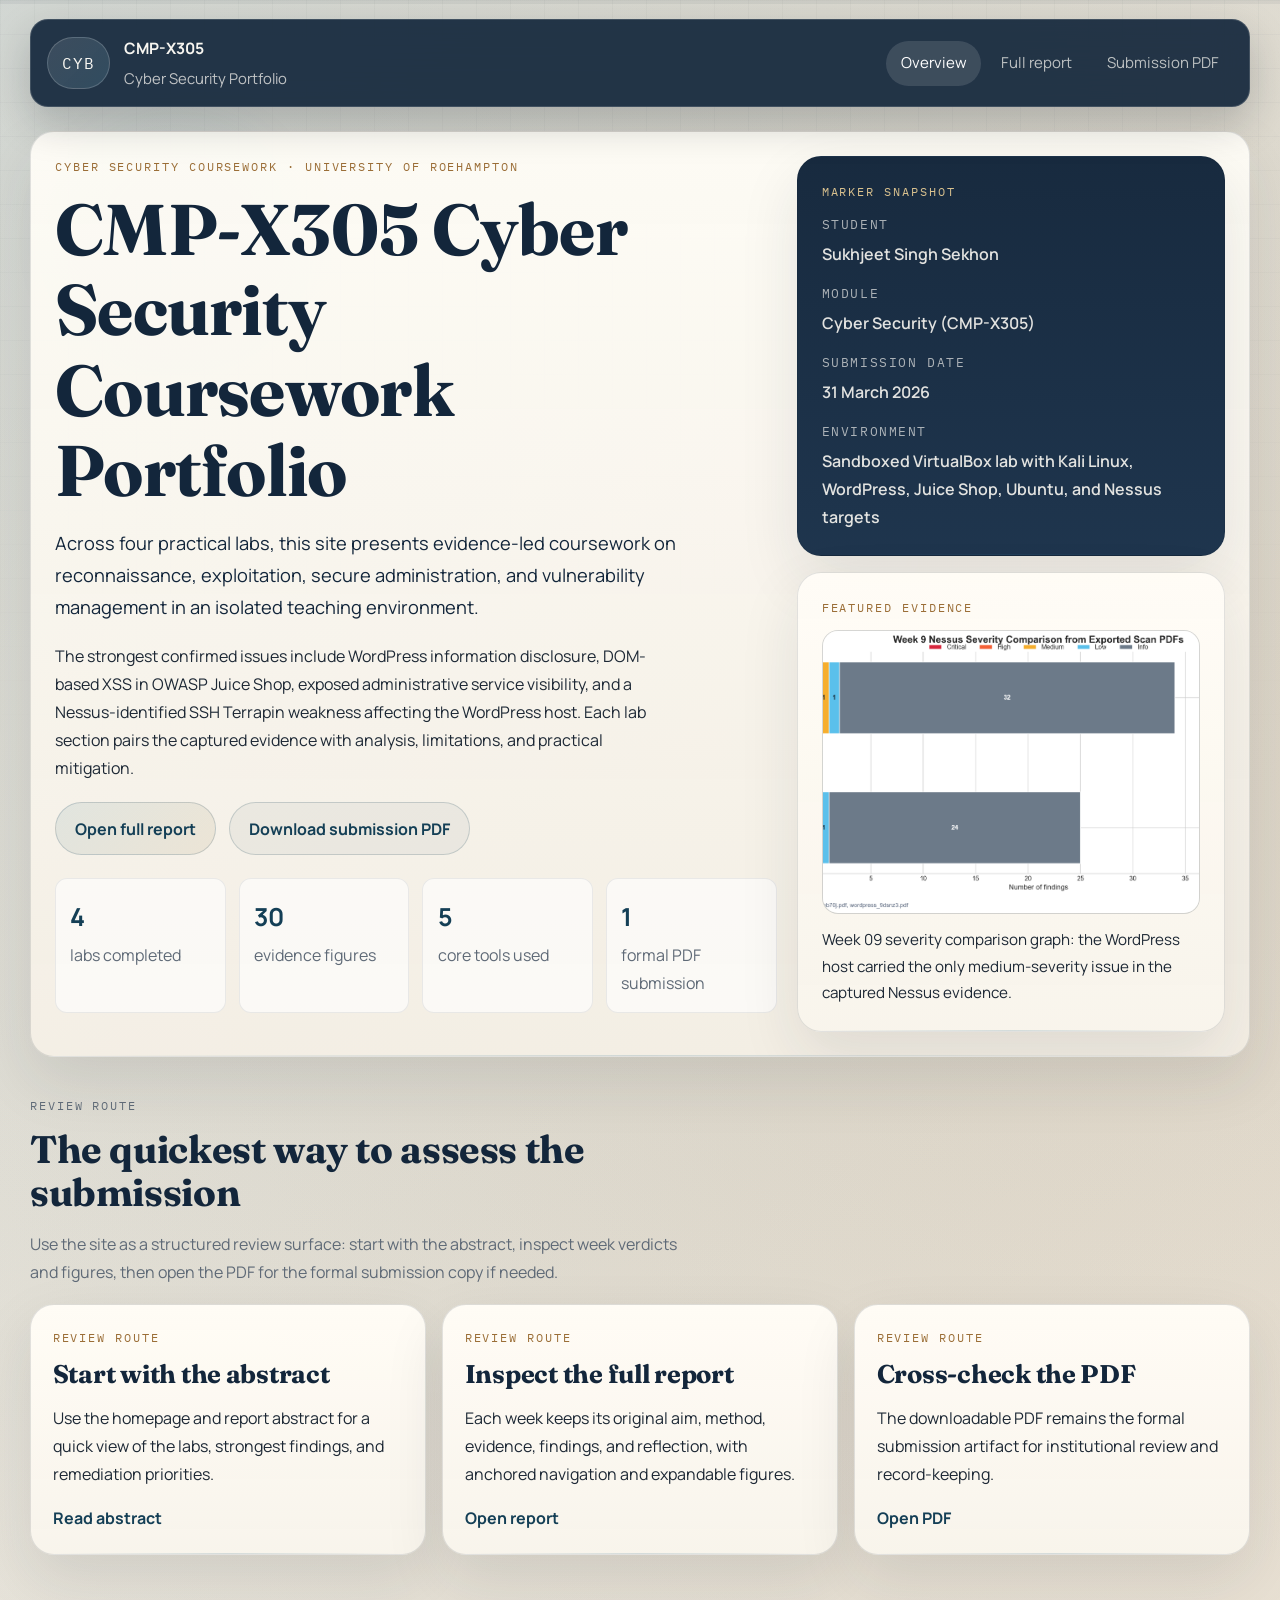
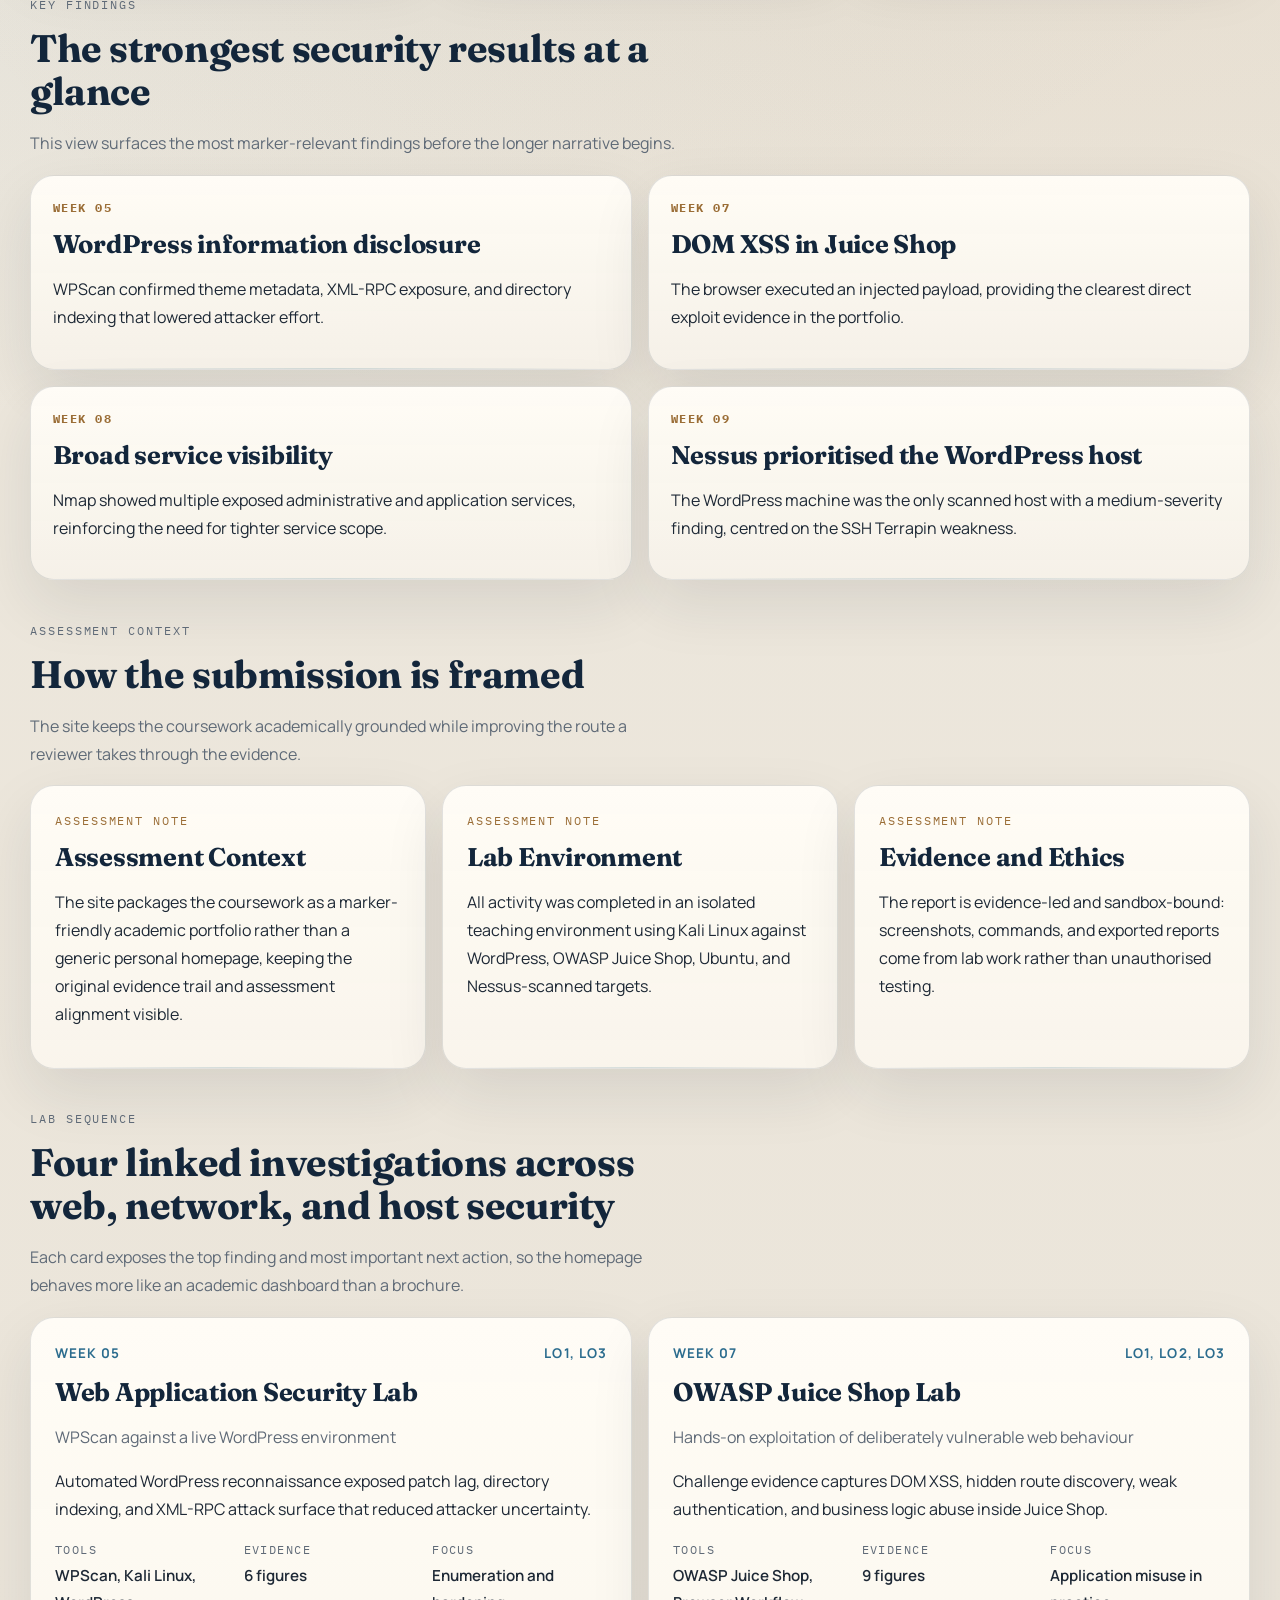
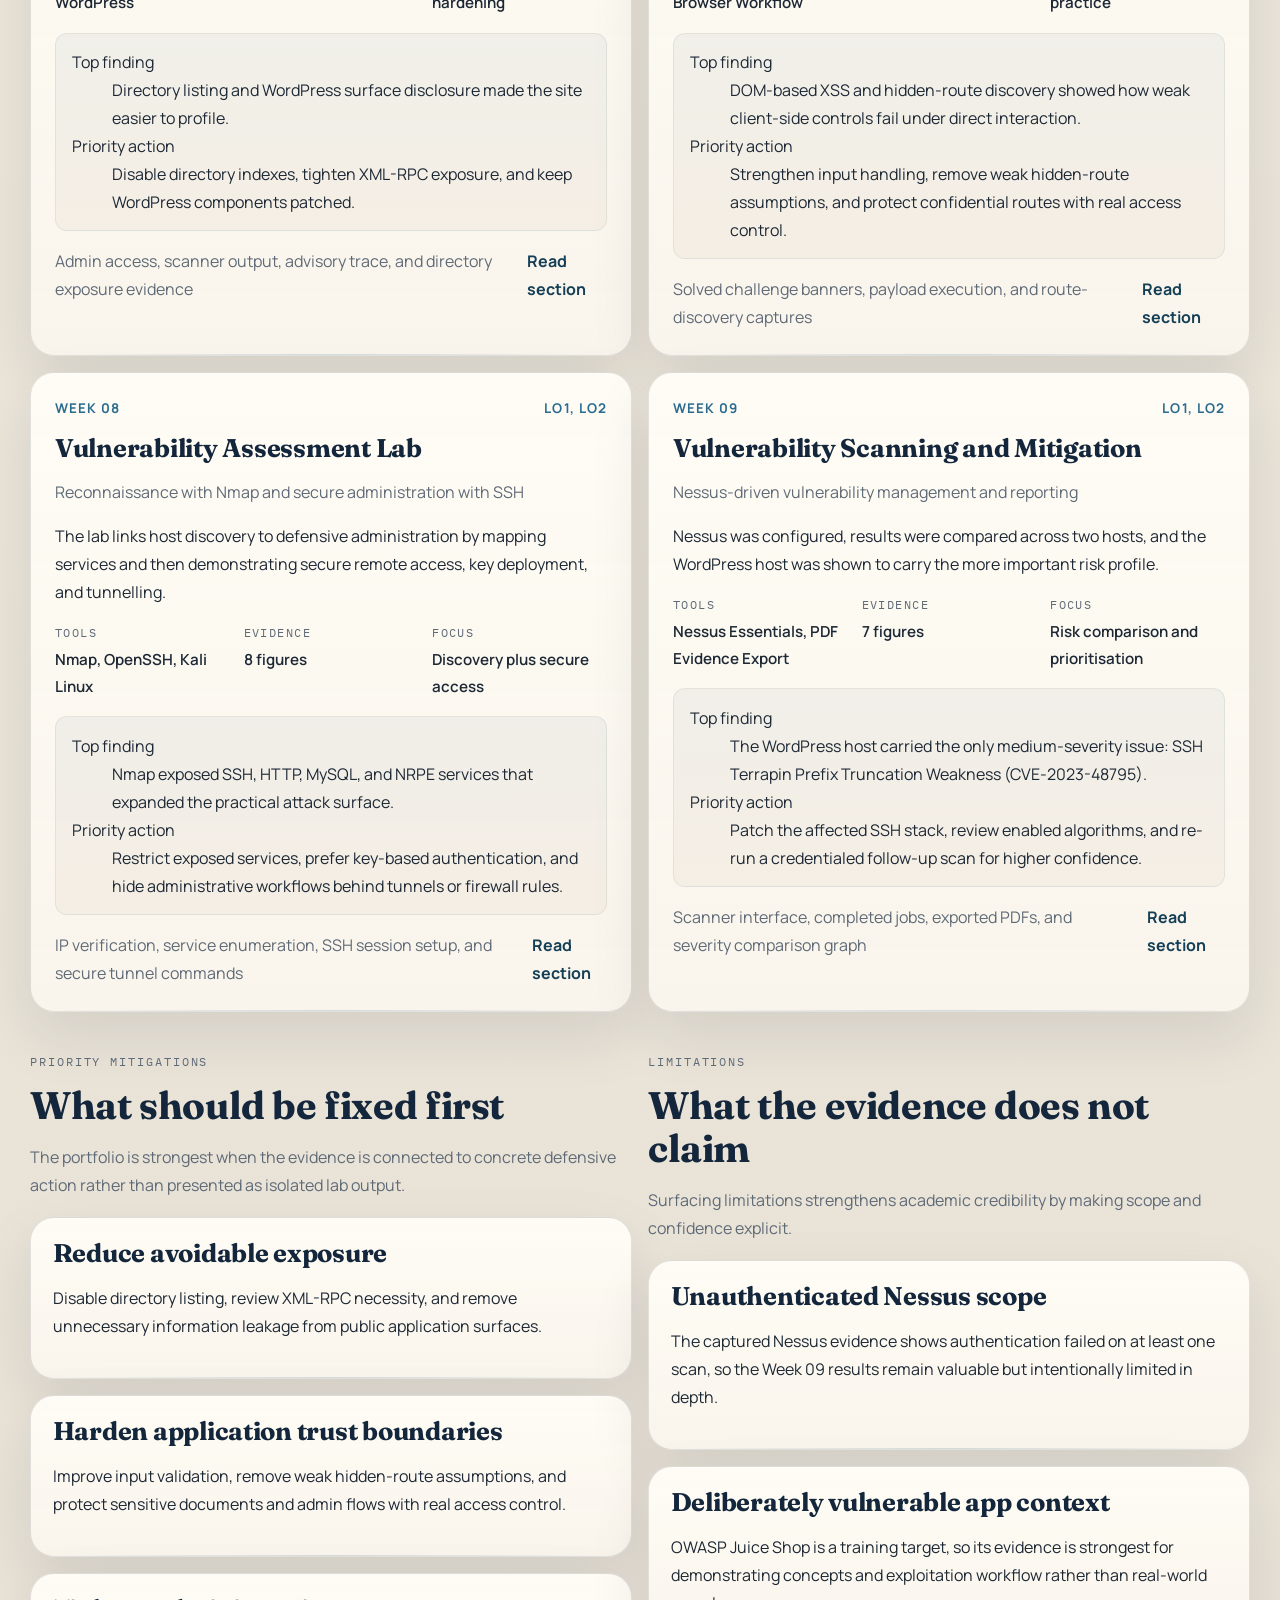
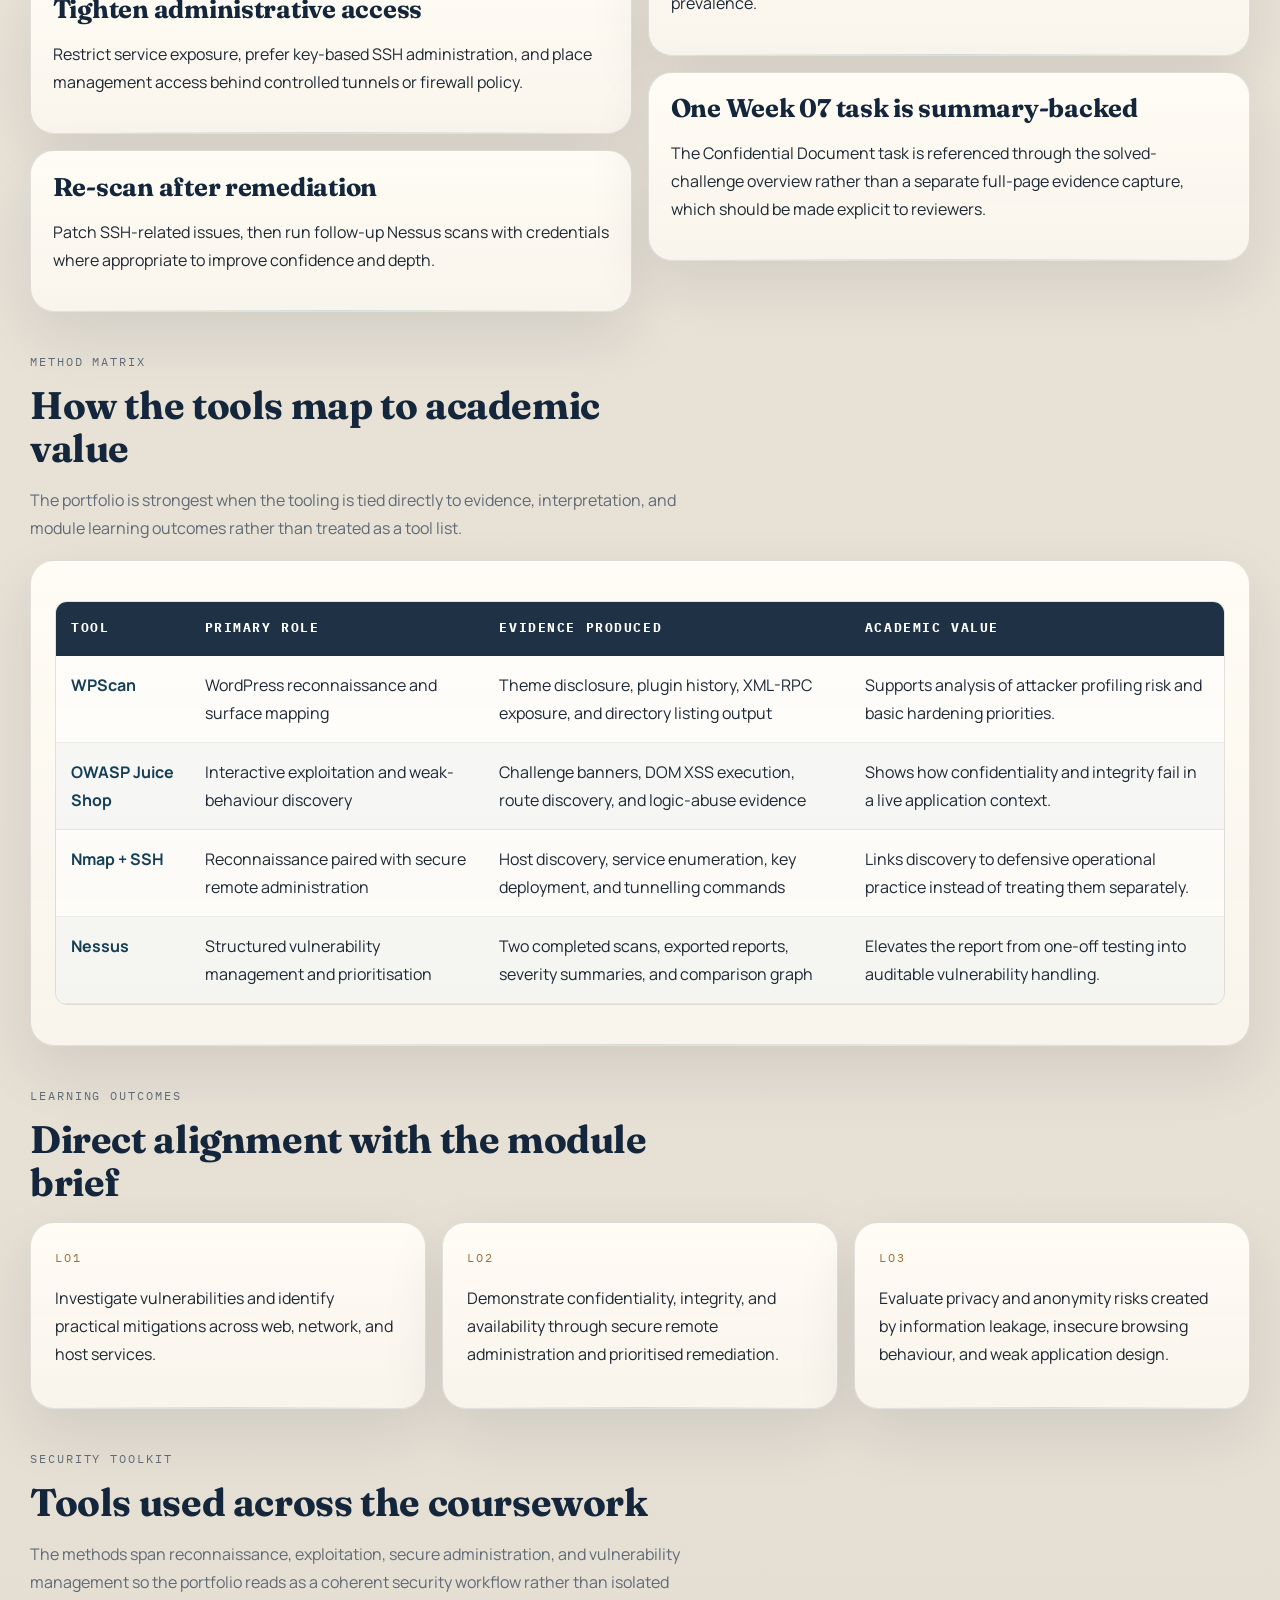
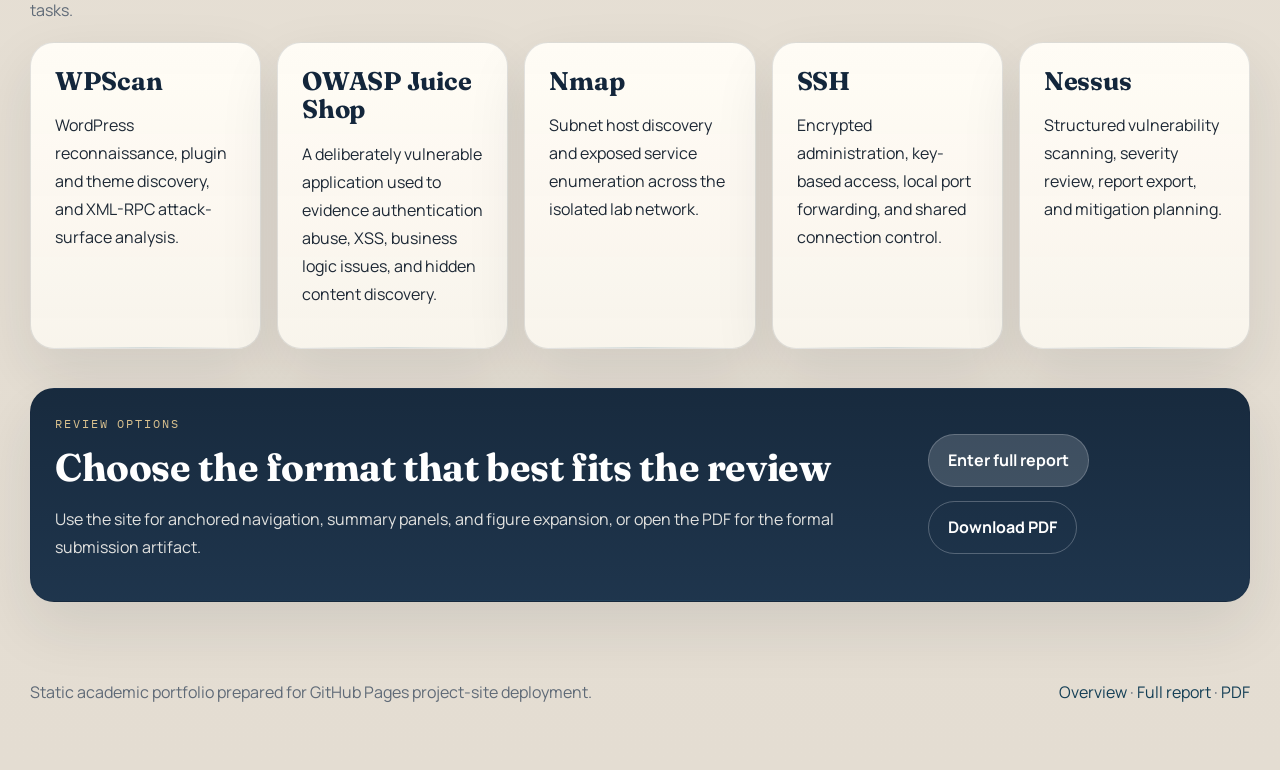
==== commit 83001e6e: "Refine portfolio site with academic redesign" ====
--- a/docs/index.html
+++ b/docs/index.html
@@ -1,13 +1,27 @@
 <!doctype html>
 <html lang="en">
+
   <head>
     <meta charset="utf-8" />
     <meta name="viewport" content="width=device-width, initial-scale=1" />
     <title>CMP-X305 Cyber Security Portfolio</title>
     <meta name="description" content="An academic GitHub Pages portfolio for CMP-X305, presenting four cyber security labs with structured evidence, analysis, reflection, and downloadable submission material." />
     <meta name="theme-color" content="#112338" />
+    <link rel="canonical" href="https://who-sekhon.github.io/cyb/" />
+    <link rel="icon" href="assets/icons/cyb-mark.svg" type="image/svg+xml" />
+    <meta property="og:type" content="website" />
+    <meta property="og:title" content="CMP-X305 Cyber Security Portfolio" />
+    <meta property="og:description" content="An academic GitHub Pages portfolio for CMP-X305, presenting four cyber security labs with structured evidence, analysis, reflection, and downloadable submission material." />
+    <meta property="og:url" content="https://who-sekhon.github.io/cyb/" />
+    <meta property="og:image" content="https://who-sekhon.github.io/cyb/assets/img/week-09/figure-30-week-9-nessus-severity-comparison-graph.png" />
+    <meta property="og:image:alt" content="Week 09 Nessus severity comparison graph used as the featured evidence image for the portfolio." />
+    <meta name="twitter:card" content="summary_large_image" />
+    <meta name="twitter:title" content="CMP-X305 Cyber Security Portfolio" />
+    <meta name="twitter:description" content="An academic GitHub Pages portfolio for CMP-X305, presenting four cyber security labs with structured evidence, analysis, reflection, and downloadable submission material." />
+    <meta name="twitter:image" content="https://who-sekhon.github.io/cyb/assets/img/week-09/figure-30-week-9-nessus-severity-comparison-graph.png" />
     <link rel="stylesheet" href="assets/css/styles.css" />
   </head>
+
   <body class="page-home">
     <div class="scroll-progress" aria-hidden="true"><span class="scroll-progress__bar" data-progress-bar></span></div>
     <a class="skip-link" href="#main-content">Skip to main content</a>
@@ -29,87 +43,120 @@
         <a href="assets/docs/cyb-report-fixed-v3.pdf">Submission PDF</a>
       </nav>
     </header>
-    
+
       <main id="main-content">
         <section class="hero panel panel--hero" data-reveal>
           <div class="hero__copy">
-            <p class="section-kicker">University of Roehampton · 2026</p>
+            <p class="section-kicker">Cyber Security Coursework · University of Roehampton</p>
             <h1>CMP-X305 Cyber Security Coursework Portfolio</h1>
-            <p class="hero__lede">
-              A more professional, academic web presentation of the coursework portfolio, built for GitHub Pages while preserving the evidence, report structure, and submission-ready PDF.
-            </p>
-            <p>
-              The site reframes the work as an editorial portfolio: an overview route for quick academic review, and a report route for the full narrative, figures, findings, reflections, and references.
-            </p>
+            <p class="hero__lede">Across four practical labs, this site presents evidence-led coursework on reconnaissance, exploitation, secure administration, and vulnerability management in an isolated teaching environment.</p>
+            <p class="hero__abstract">The strongest confirmed issues include WordPress information disclosure, DOM-based XSS in OWASP Juice Shop, exposed administrative service visibility, and a Nessus-identified SSH Terrapin weakness affecting the WordPress host. Each lab section pairs the captured evidence with analysis, limitations, and practical mitigation.</p>
             <div class="hero__actions">
-              <a class="button" href="report/">Read the full report</a>
-              <a class="button button--secondary" href="assets/docs/cyb-report-fixed-v3.pdf">Open submission PDF</a>
+              <a class="button" href="report/">Open full report</a>
+              <a class="button button--secondary" href="assets/docs/cyb-report-fixed-v3.pdf">Download submission PDF</a>
             </div>
             <ul class="hero-stats">
-              <li><strong>4</strong><span>practical lab strands</span></li>
-              <li><strong>30</strong><span>public figures</span></li>
-              <li><strong>5</strong><span>core security tools</span></li>
-              <li><strong>45</strong><span>page PDF submission</span></li>
+              <li><strong>4</strong><span>labs completed</span></li>
+              <li><strong>30</strong><span>evidence figures</span></li>
+              <li><strong>5</strong><span>core tools used</span></li>
+              <li><strong>1</strong><span>formal PDF submission</span></li>
             </ul>
           </div>
           <aside class="hero__aside">
             <article class="aside-card panel panel--navy">
-              <p class="section-kicker">Portfolio dossier</p>
+              <p class="section-kicker">Marker snapshot</p>
               <dl class="meta-list">
                 <div><dt>Student</dt><dd>Sukhjeet Singh Sekhon</dd></div>
                 <div><dt>Module</dt><dd>Cyber Security (CMP-X305)</dd></div>
                 <div><dt>Submission date</dt><dd>31 March 2026</dd></div>
-                <div><dt>Published format</dt><dd>Static GitHub Pages project site</dd></div>
-              </dl>
-            </article>
-            <article class="aside-card panel panel--paper">
-              <p class="section-kicker">Review lens</p>
-              <p>
-                The public site is deliberately evidence-rich: screenshots remain visible, tables stay intact, and the report language stays academically close to the written submission.
-              </p>
+                <div><dt>Environment</dt><dd>Sandboxed VirtualBox lab with Kali Linux, WordPress, Juice Shop, Ubuntu, and Nessus targets</dd></div>
+              </dl>
+            </article>
+            <article class="aside-card panel panel--paper hero-visual">
+              <p class="section-kicker">Featured evidence</p>
+              <div class="hero-visual__frame"><img src="assets/img/week-09/figure-30-week-9-nessus-severity-comparison-graph.png" alt="Week 09 severity comparison graph: the WordPress host carried the only medium-severity issue in the captured Nessus evidence." loading="lazy" decoding="async" /></div>
+              <p class="hero-visual__caption">Week 09 severity comparison graph: the WordPress host carried the only medium-severity issue in the captured Nessus evidence.</p>
             </article>
           </aside>
         </section>
 
-        <section class="section-block">
-          <div class="section-heading" data-reveal>
-            <p class="section-kicker">Publishing logic</p>
-            <h2>A portfolio site that still behaves like coursework</h2>
-            <p>Instead of flattening the assignment into a generic personal site, the design keeps the academic tone, transparent evidence trail, and module framing visible from the first screen.</p>
-          </div>
-          <div class="dossier-grid">
-            
+        <section class="section-block"><div class="section-heading" data-reveal><p class="section-kicker">Review route</p><h2>The quickest way to assess the submission</h2><p>Use the site as a structured review surface: start with the abstract, inspect week verdicts and figures, then open the PDF for the formal submission copy if needed.</p></div><div class="review-grid">
+            <article class="review-card panel panel--paper" data-reveal>
+              <p class="section-kicker">Review route</p>
+              <h3>Start with the abstract</h3>
+              <p>Use the homepage and report abstract for a quick view of the labs, strongest findings, and remediation priorities.</p>
+              <a class="text-link" href="report/#report-abstract">Read abstract</a>
+            </article>
+
+
+            <article class="review-card panel panel--paper" data-reveal>
+              <p class="section-kicker">Review route</p>
+              <h3>Inspect the full report</h3>
+              <p>Each week keeps its original aim, method, evidence, findings, and reflection, with anchored navigation and expandable figures.</p>
+              <a class="text-link" href="report/">Open report</a>
+            </article>
+
+
+            <article class="review-card panel panel--paper" data-reveal>
+              <p class="section-kicker">Review route</p>
+              <h3>Cross-check the PDF</h3>
+              <p>The downloadable PDF remains the formal submission artifact for institutional review and record-keeping.</p>
+              <a class="text-link" href="assets/docs/cyb-report-fixed-v3.pdf">Open PDF</a>
+            </article>
+</div></section>
+
+        <section class="section-block"><div class="section-heading" data-reveal><p class="section-kicker">Key findings</p><h2>The strongest security results at a glance</h2><p>This view surfaces the most marker-relevant findings before the longer narrative begins.</p></div><div class="findings-grid">
+            <article class="finding-card panel panel--paper" data-reveal>
+              <p class="finding-card__label">Week 05</p>
+              <h3>WordPress information disclosure</h3>
+              <p>WPScan confirmed theme metadata, XML-RPC exposure, and directory indexing that lowered attacker effort.</p>
+            </article>
+
+
+            <article class="finding-card panel panel--paper" data-reveal>
+              <p class="finding-card__label">Week 07</p>
+              <h3>DOM XSS in Juice Shop</h3>
+              <p>The browser executed an injected payload, providing the clearest direct exploit evidence in the portfolio.</p>
+            </article>
+
+
+            <article class="finding-card panel panel--paper" data-reveal>
+              <p class="finding-card__label">Week 08</p>
+              <h3>Broad service visibility</h3>
+              <p>Nmap showed multiple exposed administrative and application services, reinforcing the need for tighter service scope.</p>
+            </article>
+
+
+            <article class="finding-card panel panel--paper" data-reveal>
+              <p class="finding-card__label">Week 09</p>
+              <h3>Nessus prioritised the WordPress host</h3>
+              <p>The WordPress machine was the only scanned host with a medium-severity finding, centred on the SSH Terrapin weakness.</p>
+            </article>
+</div></section>
+
+        <section class="section-block"><div class="section-heading" data-reveal><p class="section-kicker">Assessment context</p><h2>How the submission is framed</h2><p>The site keeps the coursework academically grounded while improving the route a reviewer takes through the evidence.</p></div><div class="dossier-grid">
             <article class="dossier-card panel panel--paper" data-reveal>
-              <p class="section-kicker">Portfolio note</p>
-              <h3>Assessment Framing</h3>
-              <p>The site publishes the coursework as a structured academic portfolio rather than a raw document dump, keeping the original evidence trail but improving navigation and clarity.</p>
-            </article>
-            
+              <p class="section-kicker">Assessment note</p>
+              <h3>Assessment Context</h3>
+              <p>The site packages the coursework as a marker-friendly academic portfolio rather than a generic personal homepage, keeping the original evidence trail and assessment alignment visible.</p>
+            </article>
+
 
             <article class="dossier-card panel panel--paper" data-reveal>
-              <p class="section-kicker">Portfolio note</p>
+              <p class="section-kicker">Assessment note</p>
               <h3>Lab Environment</h3>
-              <p>The portfolio reflects practical work completed in a sandboxed VirtualBox lab using Kali Linux against WordPress, Juice Shop, Ubuntu, and Nessus-driven targets.</p>
-            </article>
-            
+              <p>All activity was completed in an isolated teaching environment using Kali Linux against WordPress, OWASP Juice Shop, Ubuntu, and Nessus-scanned targets.</p>
+            </article>
+
 
             <article class="dossier-card panel panel--paper" data-reveal>
-              <p class="section-kicker">Portfolio note</p>
-              <h3>Publication Model</h3>
-              <p>A concise homepage acts as the academic front door, while the full report route preserves the detailed narrative, tables, reflections, and public screenshots.</p>
-            </article>
-            
-          </div>
-        </section>
-
-        <section class="section-block">
-          <div class="section-heading" data-reveal>
-            <p class="section-kicker">Lab sequence</p>
-            <h2>Four linked investigations across web, network, and host security</h2>
-            <p>Each week page segment preserves the original analysis while giving reviewers faster entry points into the most important evidence.</p>
-          </div>
-          <div class="week-grid">
-            
+              <p class="section-kicker">Assessment note</p>
+              <h3>Evidence and Ethics</h3>
+              <p>The report is evidence-led and sandbox-bound: screenshots, commands, and exported reports come from lab work rather than unauthorised testing.</p>
+            </article>
+</div></section>
+
+        <section class="section-block"><div class="section-heading" data-reveal><p class="section-kicker">Lab sequence</p><h2>Four linked investigations across web, network, and host security</h2><p>Each card exposes the top finding and most important next action, so the homepage behaves more like an academic dashboard than a brochure.</p></div><div class="week-grid">
             <article class="week-card panel panel--paper" data-reveal>
               <div class="week-card__eyebrow">
                 <span>Week 05</span>
@@ -117,18 +164,22 @@
               </div>
               <h3>Web Application Security Lab</h3>
               <p class="week-card__topic">WPScan against a live WordPress environment</p>
-              <p>Automated WordPress reconnaissance exposed theme metadata, directory indexing, patch lag, and XML-RPC attack surface that all reduce attacker uncertainty.</p>
+              <p>Automated WordPress reconnaissance exposed patch lag, directory indexing, and XML-RPC attack surface that reduced attacker uncertainty.</p>
               <dl class="metric-grid">
                 <div><dt>Tools</dt><dd>WPScan, Kali Linux, WordPress</dd></div>
                 <div><dt>Evidence</dt><dd>6 figures</dd></div>
                 <div><dt>Focus</dt><dd>Enumeration and hardening</dd></div>
               </dl>
+              <div class="week-card__insight">
+                <div><dt>Top finding</dt><dd>Directory listing and WordPress surface disclosure made the site easier to profile.</dd></div>
+                <div><dt>Priority action</dt><dd>Disable directory indexes, tighten XML-RPC exposure, and keep WordPress components patched.</dd></div>
+              </div>
               <div class="card-footer">
                 <span>Admin access, scanner output, advisory trace, and directory exposure evidence</span>
                 <a class="text-link" href="report/#week-05">Read section</a>
               </div>
             </article>
-            
+
 
             <article class="week-card panel panel--paper" data-reveal>
               <div class="week-card__eyebrow">
@@ -137,18 +188,22 @@
               </div>
               <h3>OWASP Juice Shop Lab</h3>
               <p class="week-card__topic">Hands-on exploitation of deliberately vulnerable web behaviour</p>
-              <p>Challenge evidence covers DOM XSS, hidden route discovery, business logic abuse, weak authentication, and confidentiality failures inside Juice Shop.</p>
+              <p>Challenge evidence captures DOM XSS, hidden route discovery, weak authentication, and business logic abuse inside Juice Shop.</p>
               <dl class="metric-grid">
                 <div><dt>Tools</dt><dd>OWASP Juice Shop, Browser Workflow</dd></div>
                 <div><dt>Evidence</dt><dd>9 figures</dd></div>
                 <div><dt>Focus</dt><dd>Application misuse in practice</dd></div>
               </dl>
+              <div class="week-card__insight">
+                <div><dt>Top finding</dt><dd>DOM-based XSS and hidden-route discovery showed how weak client-side controls fail under direct interaction.</dd></div>
+                <div><dt>Priority action</dt><dd>Strengthen input handling, remove weak hidden-route assumptions, and protect confidential routes with real access control.</dd></div>
+              </div>
               <div class="card-footer">
                 <span>Solved challenge banners, payload execution, and route-discovery captures</span>
                 <a class="text-link" href="report/#week-07">Read section</a>
               </div>
             </article>
-            
+
 
             <article class="week-card panel panel--paper" data-reveal>
               <div class="week-card__eyebrow">
@@ -157,18 +212,22 @@
               </div>
               <h3>Vulnerability Assessment Lab</h3>
               <p class="week-card__topic">Reconnaissance with Nmap and secure administration with SSH</p>
-              <p>The lab ties network discovery to defensive administration by mapping exposed services and then demonstrating secure remote access, key deployment, tunnelling, and control options.</p>
+              <p>The lab links host discovery to defensive administration by mapping services and then demonstrating secure remote access, key deployment, and tunnelling.</p>
               <dl class="metric-grid">
                 <div><dt>Tools</dt><dd>Nmap, OpenSSH, Kali Linux</dd></div>
                 <div><dt>Evidence</dt><dd>8 figures</dd></div>
                 <div><dt>Focus</dt><dd>Discovery plus secure access</dd></div>
               </dl>
+              <div class="week-card__insight">
+                <div><dt>Top finding</dt><dd>Nmap exposed SSH, HTTP, MySQL, and NRPE services that expanded the practical attack surface.</dd></div>
+                <div><dt>Priority action</dt><dd>Restrict exposed services, prefer key-based authentication, and hide administrative workflows behind tunnels or firewall rules.</dd></div>
+              </div>
               <div class="card-footer">
                 <span>IP verification, service enumeration, SSH session setup, and secure tunnel commands</span>
                 <a class="text-link" href="report/#week-08">Read section</a>
               </div>
             </article>
-            
+
 
             <article class="week-card panel panel--paper" data-reveal>
               <div class="week-card__eyebrow">
@@ -177,144 +236,137 @@
               </div>
               <h3>Vulnerability Scanning and Mitigation</h3>
               <p class="week-card__topic">Nessus-driven vulnerability management and reporting</p>
-              <p>Nessus was configured, scan results compared across two hosts, and the WordPress machine was shown to carry the higher-risk profile due to the SSH Terrapin weakness.</p>
+              <p>Nessus was configured, results were compared across two hosts, and the WordPress host was shown to carry the more important risk profile.</p>
               <dl class="metric-grid">
                 <div><dt>Tools</dt><dd>Nessus Essentials, PDF Evidence Export</dd></div>
                 <div><dt>Evidence</dt><dd>7 figures</dd></div>
                 <div><dt>Focus</dt><dd>Risk comparison and prioritisation</dd></div>
               </dl>
+              <div class="week-card__insight">
+                <div><dt>Top finding</dt><dd>The WordPress host carried the only medium-severity issue: SSH Terrapin Prefix Truncation Weakness (CVE-2023-48795).</dd></div>
+                <div><dt>Priority action</dt><dd>Patch the affected SSH stack, review enabled algorithms, and re-run a credentialed follow-up scan for higher confidence.</dd></div>
+              </div>
               <div class="card-footer">
                 <span>Scanner interface, completed jobs, exported PDFs, and severity comparison graph</span>
                 <a class="text-link" href="report/#week-09">Read section</a>
               </div>
             </article>
-            
-          </div>
-        </section>
-
-        <section class="section-block section-block--split">
-          <div class="section-heading" data-reveal>
-            <p class="section-kicker">Method matrix</p>
-            <h2>How the tools map to academic value</h2>
-            <p>The portfolio is strongest when the tooling is tied directly to evidence, interpretation, and module learning outcomes rather than treated as a tool list.</p>
-          </div>
-          <div class="panel panel--paper matrix-panel" data-reveal>
-            <div class="table-wrap">
-              <table class="report-table report-table--matrix">
-                <thead>
-                  <tr>
-                    <th>Tool</th>
-                    <th>Primary role</th>
-                    <th>Evidence produced</th>
-                    <th>Academic value</th>
-                  </tr>
-                </thead>
-                <tbody>
-                  <tr><td>WPScan</td><td>WordPress reconnaissance and surface mapping</td><td>Theme disclosure, plugin history, XML-RPC exposure, and directory listing output</td><td>Supports analysis of attacker profiling risk and basic hardening priorities.</td></tr><tr><td>OWASP Juice Shop</td><td>Interactive exploitation and weak-behaviour discovery</td><td>Challenge banners, DOM XSS execution, route discovery, and logic-abuse evidence</td><td>Shows how confidentiality and integrity fail in a live application context.</td></tr><tr><td>Nmap + SSH</td><td>Reconnaissance paired with secure remote administration</td><td>Host discovery, service enumeration, key deployment, and tunnelling commands</td><td>Links discovery to defensive operational practice instead of treating them separately.</td></tr><tr><td>Nessus</td><td>Structured vulnerability management and prioritisation</td><td>Two completed scans, exported reports, severity summaries, and comparison graph</td><td>Elevates the report from one-off testing into auditable vulnerability handling.</td></tr>
-                </tbody>
-              </table>
-            </div>
-          </div>
-        </section>
-
-        <section class="section-block">
-          <div class="section-heading" data-reveal>
-            <p class="section-kicker">Learning outcomes</p>
-            <h2>Direct alignment with the module brief</h2>
-          </div>
-          <div class="outcome-grid">
-            
+</div></section>
+
+        <section class="section-block section-block--split"><div class="split-grid"><div><div class="section-heading" data-reveal><p class="section-kicker">Priority mitigations</p><h2>What should be fixed first</h2><p>The portfolio is strongest when the evidence is connected to concrete defensive action rather than presented as isolated lab output.</p></div><div class="priority-grid">
+            <article class="priority-card panel panel--paper" data-reveal>
+              <h3>Reduce avoidable exposure</h3>
+              <p>Disable directory listing, review XML-RPC necessity, and remove unnecessary information leakage from public application surfaces.</p>
+            </article>
+
+
+            <article class="priority-card panel panel--paper" data-reveal>
+              <h3>Harden application trust boundaries</h3>
+              <p>Improve input validation, remove weak hidden-route assumptions, and protect sensitive documents and admin flows with real access control.</p>
+            </article>
+
+
+            <article class="priority-card panel panel--paper" data-reveal>
+              <h3>Tighten administrative access</h3>
+              <p>Restrict service exposure, prefer key-based SSH administration, and place management access behind controlled tunnels or firewall policy.</p>
+            </article>
+
+
+            <article class="priority-card panel panel--paper" data-reveal>
+              <h3>Re-scan after remediation</h3>
+              <p>Patch SSH-related issues, then run follow-up Nessus scans with credentials where appropriate to improve confidence and depth.</p>
+            </article>
+</div></div><div><div class="section-heading" data-reveal><p class="section-kicker">Limitations</p><h2>What the evidence does not claim</h2><p>Surfacing limitations strengthens academic credibility by making scope and confidence explicit.</p></div><div class="priority-grid">
+            <article class="limitation-card panel panel--paper" data-reveal>
+              <h3>Unauthenticated Nessus scope</h3>
+              <p>The captured Nessus evidence shows authentication failed on at least one scan, so the Week 09 results remain valuable but intentionally limited in depth.</p>
+            </article>
+
+
+            <article class="limitation-card panel panel--paper" data-reveal>
+              <h3>Deliberately vulnerable app context</h3>
+              <p>OWASP Juice Shop is a training target, so its evidence is strongest for demonstrating concepts and exploitation workflow rather than real-world prevalence.</p>
+            </article>
+
+
+            <article class="limitation-card panel panel--paper" data-reveal>
+              <h3>One Week 07 task is summary-backed</h3>
+              <p>The Confidential Document task is referenced through the solved-challenge overview rather than a separate full-page evidence capture, which should be made explicit to reviewers.</p>
+            </article>
+</div></div></div></section>
+
+        <section class="section-block section-block--split"><div class="section-heading" data-reveal><p class="section-kicker">Method matrix</p><h2>How the tools map to academic value</h2><p>The portfolio is strongest when the tooling is tied directly to evidence, interpretation, and module learning outcomes rather than treated as a tool list.</p></div><div class="panel panel--paper matrix-panel" data-reveal><div class="table-wrap"><table class="report-table report-table--matrix"><thead><tr><th scope="col">Tool</th><th scope="col">Primary role</th><th scope="col">Evidence produced</th><th scope="col">Academic value</th></tr></thead><tbody><tr><td>WPScan</td><td>WordPress reconnaissance and surface mapping</td><td>Theme disclosure, plugin history, XML-RPC exposure, and directory listing output</td><td>Supports analysis of attacker profiling risk and basic hardening priorities.</td></tr><tr><td>OWASP Juice Shop</td><td>Interactive exploitation and weak-behaviour discovery</td><td>Challenge banners, DOM XSS execution, route discovery, and logic-abuse evidence</td><td>Shows how confidentiality and integrity fail in a live application context.</td></tr><tr><td>Nmap + SSH</td><td>Reconnaissance paired with secure remote administration</td><td>Host discovery, service enumeration, key deployment, and tunnelling commands</td><td>Links discovery to defensive operational practice instead of treating them separately.</td></tr><tr><td>Nessus</td><td>Structured vulnerability management and prioritisation</td><td>Two completed scans, exported reports, severity summaries, and comparison graph</td><td>Elevates the report from one-off testing into auditable vulnerability handling.</td></tr></tbody></table></div></div></section>
+
+        <section class="section-block"><div class="section-heading" data-reveal><p class="section-kicker">Learning outcomes</p><h2>Direct alignment with the module brief</h2></div><div class="outcome-grid">
             <article class="outcome-card panel panel--paper" data-reveal>
               <p class="section-kicker">LO1</p>
               <p>Investigate vulnerabilities and identify practical mitigations across web, network, and host services.</p>
             </article>
-            
+
 
             <article class="outcome-card panel panel--paper" data-reveal>
               <p class="section-kicker">LO2</p>
               <p>Demonstrate confidentiality, integrity, and availability through secure remote administration and prioritised remediation.</p>
             </article>
-            
+
 
             <article class="outcome-card panel panel--paper" data-reveal>
               <p class="section-kicker">LO3</p>
               <p>Evaluate privacy and anonymity risks created by information leakage, insecure browsing behaviour, and weak application design.</p>
             </article>
-            
-          </div>
-        </section>
-
-        <section class="section-block">
-          <div class="section-heading" data-reveal>
-            <p class="section-kicker">Security toolkit</p>
-            <h2>Tools used across the coursework</h2>
-            <p>The methods span reconnaissance, exploitation, secure administration, and vulnerability management so the portfolio reads as a coherent security workflow rather than isolated tasks.</p>
-          </div>
-          <div class="tool-grid">
-            
+</div></section>
+        <section class="section-block"><div class="section-heading" data-reveal><p class="section-kicker">Security toolkit</p><h2>Tools used across the coursework</h2><p>The methods span reconnaissance, exploitation, secure administration, and vulnerability management so the portfolio reads as a coherent security workflow rather than isolated tasks.</p></div><div class="tool-grid">
             <article class="tool-card panel panel--paper" data-reveal>
               <h3>WPScan</h3>
               <p>WordPress reconnaissance, plugin and theme discovery, and XML-RPC attack-surface analysis.</p>
             </article>
-            
+
 
             <article class="tool-card panel panel--paper" data-reveal>
               <h3>OWASP Juice Shop</h3>
               <p>A deliberately vulnerable application used to evidence authentication abuse, XSS, business logic issues, and hidden content discovery.</p>
             </article>
-            
+
 
             <article class="tool-card panel panel--paper" data-reveal>
               <h3>Nmap</h3>
               <p>Subnet host discovery and exposed service enumeration across the isolated lab network.</p>
             </article>
-            
+
 
             <article class="tool-card panel panel--paper" data-reveal>
               <h3>SSH</h3>
               <p>Encrypted administration, key-based access, local port forwarding, and shared connection control.</p>
             </article>
-            
+
 
             <article class="tool-card panel panel--paper" data-reveal>
               <h3>Nessus</h3>
               <p>Structured vulnerability scanning, severity review, report export, and mitigation planning.</p>
             </article>
-            
-          </div>
-        </section>
-
-        <section class="section-block">
-          <div class="cta-panel panel panel--navy" data-reveal>
-            <div>
-              <p class="section-kicker">Review options</p>
-              <h2>Choose the report format that best fits the review</h2>
-              <p>Use the site for structured navigation and figure expansion, or open the PDF for the formal submission version.</p>
-            </div>
-            <div class="cta-actions">
-              <a class="button button--light" href="report/">Enter full report</a>
-              <a class="button button--ghost-light" href="assets/docs/cyb-report-fixed-v3.pdf">Download PDF</a>
-            </div>
-          </div>
-        </section>
+</div></section>
+
+        <section class="section-block"><div class="cta-panel panel panel--navy" data-reveal><div><p class="section-kicker">Review options</p><h2>Choose the format that best fits the review</h2><p>Use the site for anchored navigation, summary panels, and figure expansion, or open the PDF for the formal submission artifact.</p></div><div class="cta-actions"><a class="button button--light" href="report/">Enter full report</a><a class="button button--ghost-light" href="assets/docs/cyb-report-fixed-v3.pdf">Download PDF</a></div></div></section>
       </main>
       
     <footer class="site-footer">
       <p>Static academic portfolio prepared for GitHub Pages project-site deployment.</p>
       <p><a href="./">Overview</a> · <a href="report/">Full report</a> · <a href="assets/docs/cyb-report-fixed-v3.pdf">PDF</a></p>
     </footer>
-    
+
     </div>
     
     <div class="lightbox" data-lightbox hidden>
       <button class="lightbox-backdrop" type="button" aria-label="Close expanded figure" data-lightbox-close></button>
-      <div class="lightbox-dialog" role="dialog" aria-modal="true" aria-label="Expanded report figure">
+      <div class="lightbox-dialog" role="dialog" aria-modal="true" aria-label="Expanded report figure" tabindex="-1">
         <button class="lightbox-close" type="button" data-lightbox-close>Close</button>
-        <img src="assets/img/week-05/figure-01-wordpress-admin-dashboard.png" alt="" data-lightbox-image />
+        <button class="lightbox-nav lightbox-nav--prev" type="button" aria-label="View previous figure" data-lightbox-prev>Previous</button>
+        <img src="assets/img/week-09/figure-30-week-9-nessus-severity-comparison-graph.png" alt="" data-lightbox-image />
+        <button class="lightbox-nav lightbox-nav--next" type="button" aria-label="View next figure" data-lightbox-next>Next</button>
         <p class="lightbox-caption" data-lightbox-caption></p>
       </div>
     </div>
-    
+
     <script src="assets/js/site.js" defer></script>
   </body>
 </html>
--- a/docs/assets/css/styles.css
+++ b/docs/assets/css/styles.css
@@ -57,6 +57,13 @@
   mask-image: linear-gradient(180deg, rgba(0, 0, 0, 0.75), transparent 88%);
 }
 
+body.page-report {
+  background:
+    radial-gradient(circle at top left, rgba(43, 108, 142, 0.08), transparent 24%),
+    radial-gradient(circle at 82% 10%, rgba(155, 110, 55, 0.08), transparent 18%),
+    linear-gradient(180deg, #ebe6dc 0%, #e7e0d5 48%, #e0d8cd 100%);
+}
+
 a {
   color: var(--accent-strong);
   text-decoration: none;
@@ -64,6 +71,12 @@
 
 a:hover {
   color: var(--accent);
+}
+
+a:focus-visible,
+button:focus-visible {
+  outline: 3px solid rgba(155, 110, 55, 0.72);
+  outline-offset: 3px;
 }
 
 img {
@@ -343,6 +356,12 @@
   font-size: 1.14rem;
 }
 
+.hero__abstract {
+  max-width: 62ch;
+  margin: 0.85rem 0 0;
+  color: var(--ink);
+}
+
 .hero__actions,
 .cta-actions {
   display: flex;
@@ -362,6 +381,11 @@
   background: linear-gradient(135deg, rgba(43, 108, 142, 0.1), rgba(155, 110, 55, 0.1));
   color: var(--accent-strong);
   font-weight: 700;
+  transition:
+    transform 0.18s ease,
+    background-color 0.18s ease,
+    border-color 0.18s ease,
+    box-shadow 0.18s ease;
 }
 
 .button:hover {
@@ -470,11 +494,32 @@
 }
 
 .dossier-grid,
+.review-grid,
+.findings-grid,
+.priority-grid,
+.split-grid,
 .week-grid,
 .tool-grid,
 .outcome-grid {
   display: grid;
   gap: 1rem;
+}
+
+.review-grid {
+  grid-template-columns: repeat(3, minmax(0, 1fr));
+}
+
+.findings-grid {
+  grid-template-columns: repeat(2, minmax(0, 1fr));
+}
+
+.priority-grid {
+  grid-template-columns: 1fr;
+}
+
+.split-grid {
+  grid-template-columns: repeat(2, minmax(0, 1fr));
+  align-items: start;
 }
 
 .dossier-grid,
@@ -503,6 +548,53 @@
   letter-spacing: 0.08em;
 }
 
+.review-card,
+.finding-card,
+.priority-card,
+.limitation-card,
+.summary-panel {
+  padding: 1.35rem;
+}
+
+.finding-card {
+  background:
+    linear-gradient(180deg, rgba(255, 252, 246, 0.98), rgba(245, 241, 232, 0.96));
+}
+
+.finding-card__label {
+  margin: 0 0 0.7rem;
+  color: var(--gold);
+  font-size: 0.78rem;
+  font-weight: 700;
+  letter-spacing: 0.12em;
+  text-transform: uppercase;
+  font-family: "IBM Plex Mono", "Cascadia Code", monospace;
+}
+
+.priority-card,
+.limitation-card {
+  min-height: 100%;
+}
+
+.week-card__insight {
+  margin-top: 1rem;
+  padding: 0.9rem 1rem;
+  border-radius: var(--radius-sm);
+  border: 1px solid rgba(20, 63, 86, 0.08);
+  background: linear-gradient(180deg, rgba(20, 63, 86, 0.05), rgba(155, 110, 55, 0.05));
+}
+
+.week-card__insight strong {
+  display: block;
+  margin-bottom: 0.28rem;
+  color: var(--accent-strong);
+  font-size: 0.8rem;
+  font-weight: 700;
+  letter-spacing: 0.12em;
+  text-transform: uppercase;
+  font-family: "IBM Plex Mono", "Cascadia Code", monospace;
+}
+
 .metric-grid {
   display: grid;
   grid-template-columns: repeat(3, minmax(0, 1fr));
@@ -559,6 +651,21 @@
   gap: 1rem;
 }
 
+.report-summary {
+  scroll-margin-top: 7rem;
+}
+
+.report-summary__grid {
+  display: grid;
+  grid-template-columns: minmax(0, 1.28fr) minmax(280px, 0.92fr);
+  gap: 1rem;
+}
+
+.report-summary__stack {
+  display: grid;
+  gap: 1rem;
+}
+
 .report-shortcuts {
   display: flex;
   flex-wrap: wrap;
@@ -592,6 +699,25 @@
   color: #fff;
 }
 
+.hero-visual__frame {
+  overflow: hidden;
+  border-radius: calc(var(--radius-md) - 2px);
+  border: 1px solid var(--line);
+  background: rgba(20, 35, 52, 0.06);
+  aspect-ratio: 4 / 3;
+}
+
+.hero-visual__frame img {
+  width: 100%;
+  height: 100%;
+  object-fit: cover;
+}
+
+.hero-visual__caption {
+  margin: 0.85rem 0 0;
+  font-size: 0.95rem;
+}
+
 .report-section {
   scroll-margin-top: 7rem;
 }
@@ -639,6 +765,20 @@
   color: var(--ink);
   font-size: 0.95rem;
   font-weight: 600;
+}
+
+.section-verdict {
+  margin-top: 1rem;
+  padding: 0.95rem 1rem;
+  border-left: 4px solid var(--accent);
+  border-radius: var(--radius-sm);
+  background: rgba(20, 63, 86, 0.06);
+  color: var(--ink);
+  font-weight: 600;
+}
+
+.section-verdict strong {
+  color: var(--accent-strong);
 }
 
 .report-divider {
@@ -711,6 +851,14 @@
   border-radius: 999px;
   content: "";
   background: var(--accent);
+}
+
+.plain-list--light li {
+  color: rgba(248, 246, 241, 0.9);
+}
+
+.plain-list--light li::before {
+  background: #d9c18e;
 }
 
 .evidence-list li {
@@ -790,6 +938,51 @@
   margin-top: 1.25rem;
   padding-top: 1rem;
   border-top: 1px solid var(--line);
+  display: flex;
+  flex-wrap: wrap;
+  align-items: center;
+  justify-content: space-between;
+  gap: 1rem;
+}
+
+.section-actions__nav {
+  display: flex;
+  flex-wrap: wrap;
+  gap: 0.85rem;
+}
+
+.section-nav__link {
+  min-width: 12.5rem;
+  padding: 0.85rem 1rem;
+  border: 1px solid rgba(20, 63, 86, 0.1);
+  border-radius: var(--radius-sm);
+  background: rgba(20, 63, 86, 0.045);
+  color: var(--accent-strong);
+  display: grid;
+  gap: 0.12rem;
+  transition:
+    transform 0.18s ease,
+    background-color 0.18s ease,
+    border-color 0.18s ease;
+}
+
+.section-nav__link span {
+  color: var(--muted);
+  font-size: 0.78rem;
+  font-weight: 700;
+  letter-spacing: 0.12em;
+  text-transform: uppercase;
+  font-family: "IBM Plex Mono", "Cascadia Code", monospace;
+}
+
+.section-nav__link:hover {
+  transform: translateY(-1px);
+  background: rgba(20, 63, 86, 0.08);
+  border-color: rgba(20, 63, 86, 0.16);
+}
+
+.section-nav__link--next {
+  text-align: right;
 }
 
 .reference-list {
@@ -831,7 +1024,7 @@
   position: relative;
   width: min(1080px, calc(100vw - 2rem));
   max-height: calc(100vh - 2rem);
-  padding: 3.1rem 1rem 1rem;
+  padding: 3.1rem 4.1rem 1rem;
   border-radius: var(--radius-md);
   background: rgba(255, 253, 248, 0.98);
   box-shadow: 0 28px 70px rgba(0, 0, 0, 0.35);
@@ -848,6 +1041,28 @@
   margin: 0.9rem auto 0;
   max-width: 80ch;
   text-align: center;
+}
+
+.lightbox-nav {
+  position: absolute;
+  top: 50%;
+  transform: translateY(-50%);
+  min-height: 3rem;
+  padding: 0.72rem 0.9rem;
+  border: 0;
+  border-radius: 999px;
+  background: rgba(19, 38, 59, 0.9);
+  color: #fff;
+  font-weight: 700;
+  cursor: pointer;
+}
+
+.lightbox-nav--prev {
+  left: 0.85rem;
+}
+
+.lightbox-nav--next {
+  right: 0.85rem;
 }
 
 .lightbox-close {
@@ -900,7 +1115,11 @@
 @media (max-width: 1100px) {
   .hero,
   .report-layout,
+  .review-grid,
+  .findings-grid,
+  .split-grid,
   .section-intro--week,
+  .report-summary__grid,
   .dossier-grid,
   .outcome-grid,
   .tool-grid,
@@ -934,7 +1153,8 @@
   .site-header,
   .card-footer,
   .site-footer,
-  .cta-panel {
+  .cta-panel,
+  .section-actions {
     flex-direction: column;
     align-items: flex-start;
   }
@@ -944,12 +1164,17 @@
   .report-section,
   .sidebar-card,
   .dossier-card,
+  .review-card,
+  .finding-card,
+  .priority-card,
+  .limitation-card,
   .week-card,
   .tool-card,
   .outcome-card,
   .cta-panel,
   .aside-card,
-  .matrix-panel {
+  .matrix-panel,
+  .summary-panel {
     padding: 1.2rem;
   }
 
@@ -963,6 +1188,11 @@
     width: 100%;
   }
 
+  .report-summary__stack,
+  .section-actions__nav {
+    width: 100%;
+  }
+
   .report-table {
     min-width: 640px;
   }
@@ -970,4 +1200,23 @@
   h1 {
     max-width: 100%;
   }
-}
+
+  .lightbox-dialog {
+    width: min(100vw - 1rem, 100%);
+    padding: 3.3rem 1rem 1rem;
+  }
+
+  .lightbox-nav {
+    position: static;
+    transform: none;
+    margin-top: 0.9rem;
+    width: calc(50% - 0.3rem);
+  }
+
+  .lightbox-nav--prev,
+  .lightbox-nav--next {
+    display: inline-flex;
+    align-items: center;
+    justify-content: center;
+  }
+}
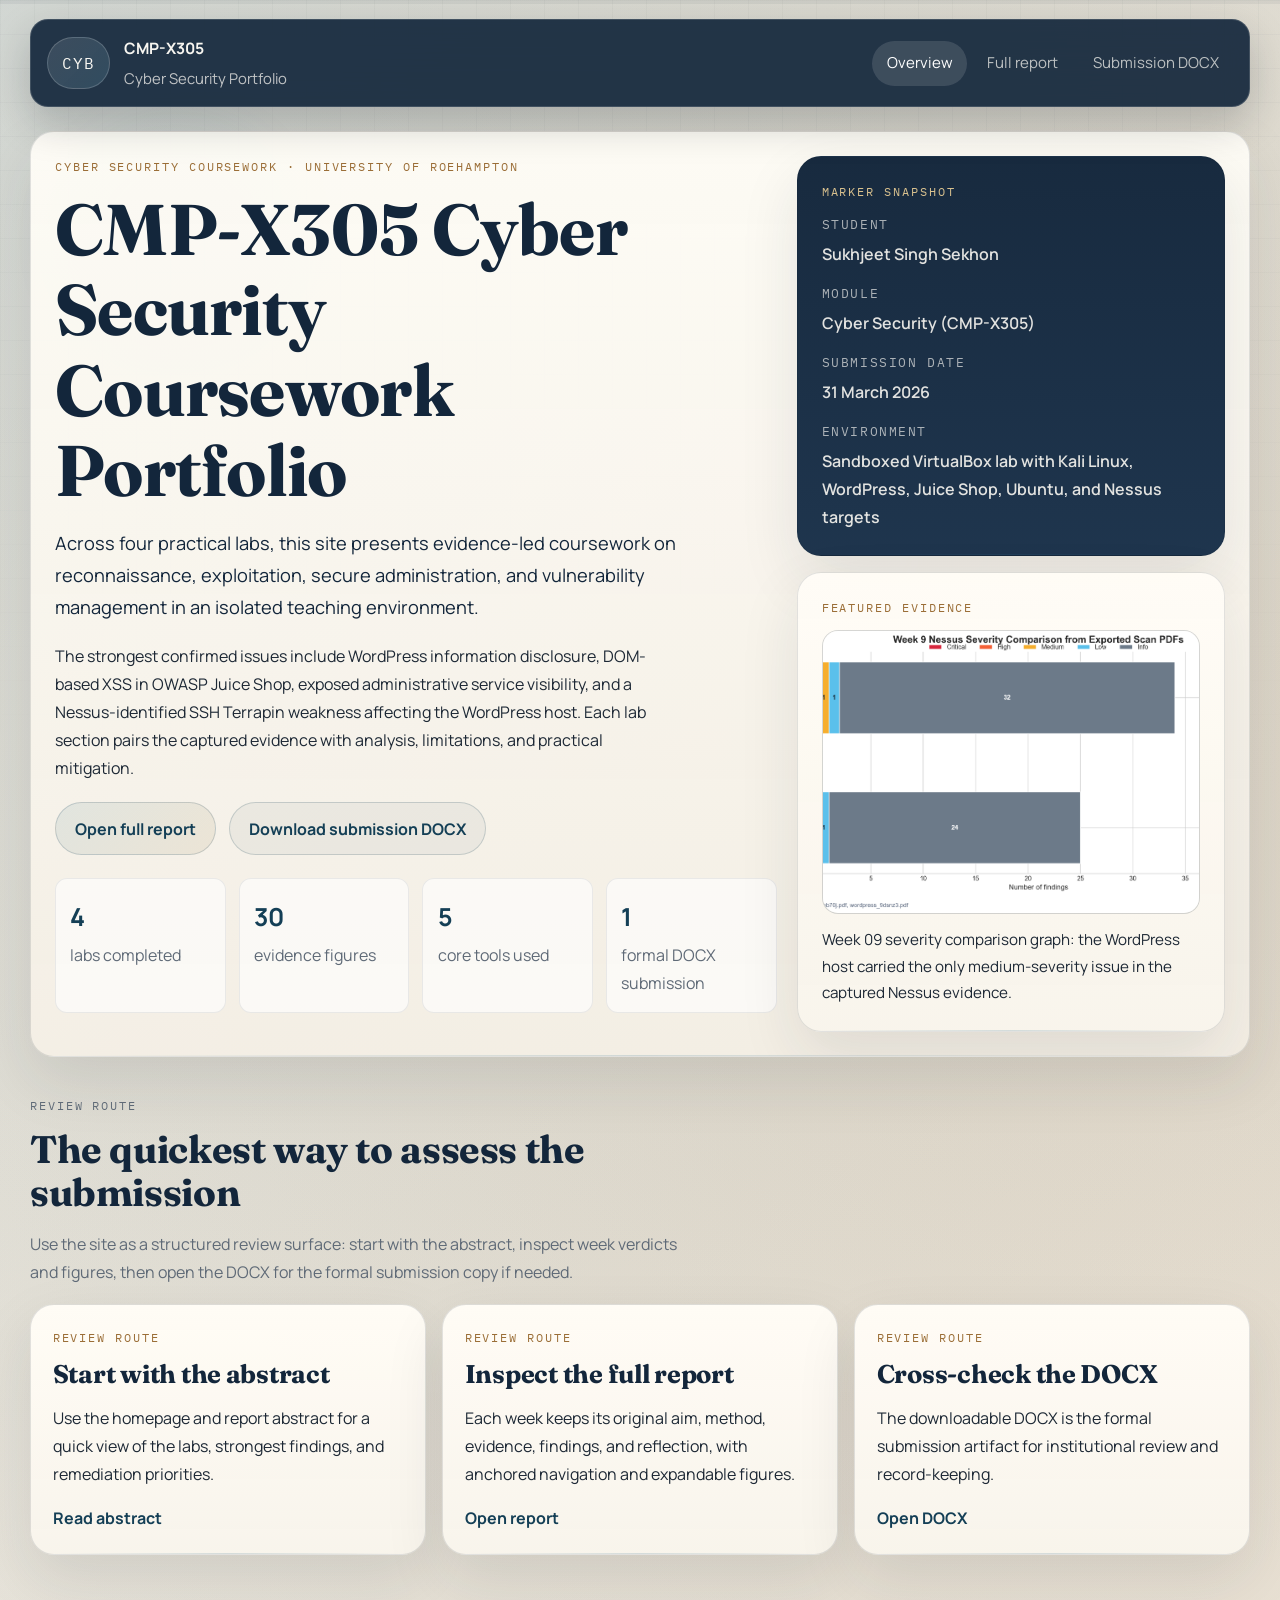
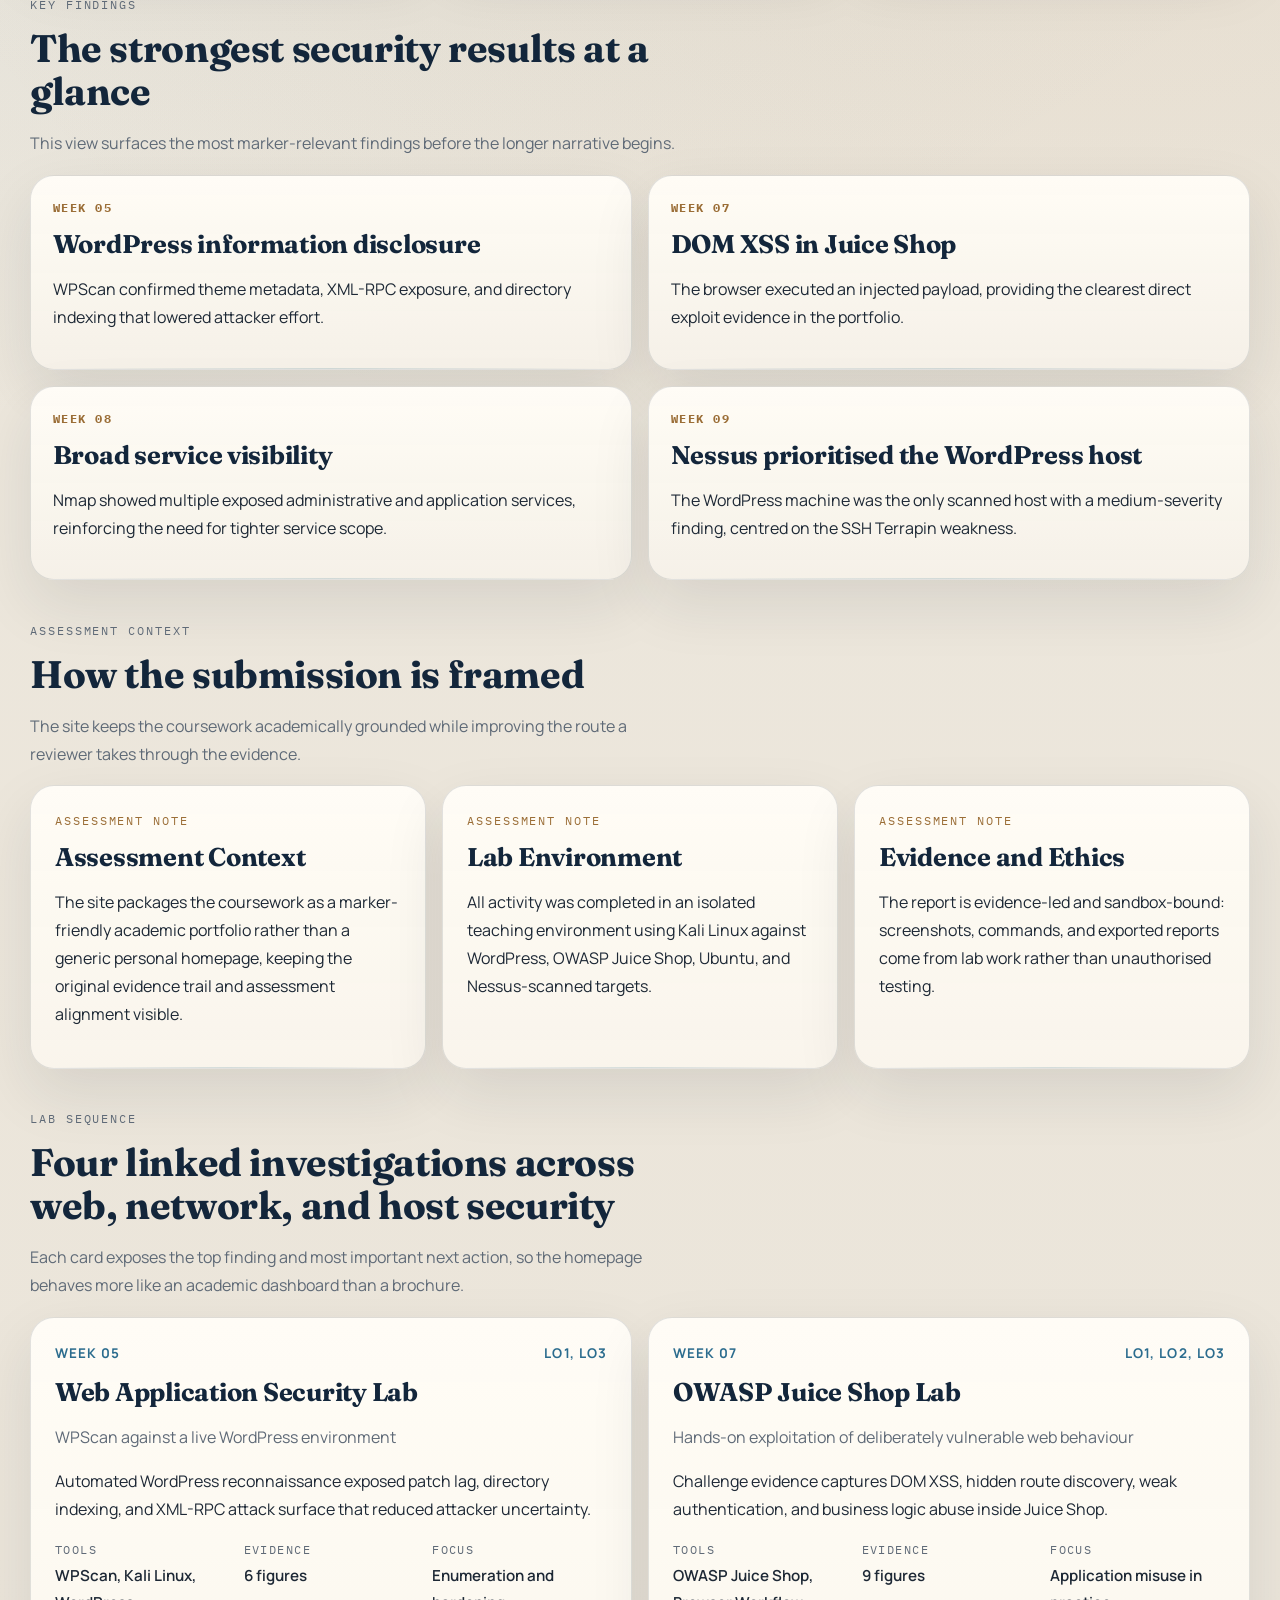
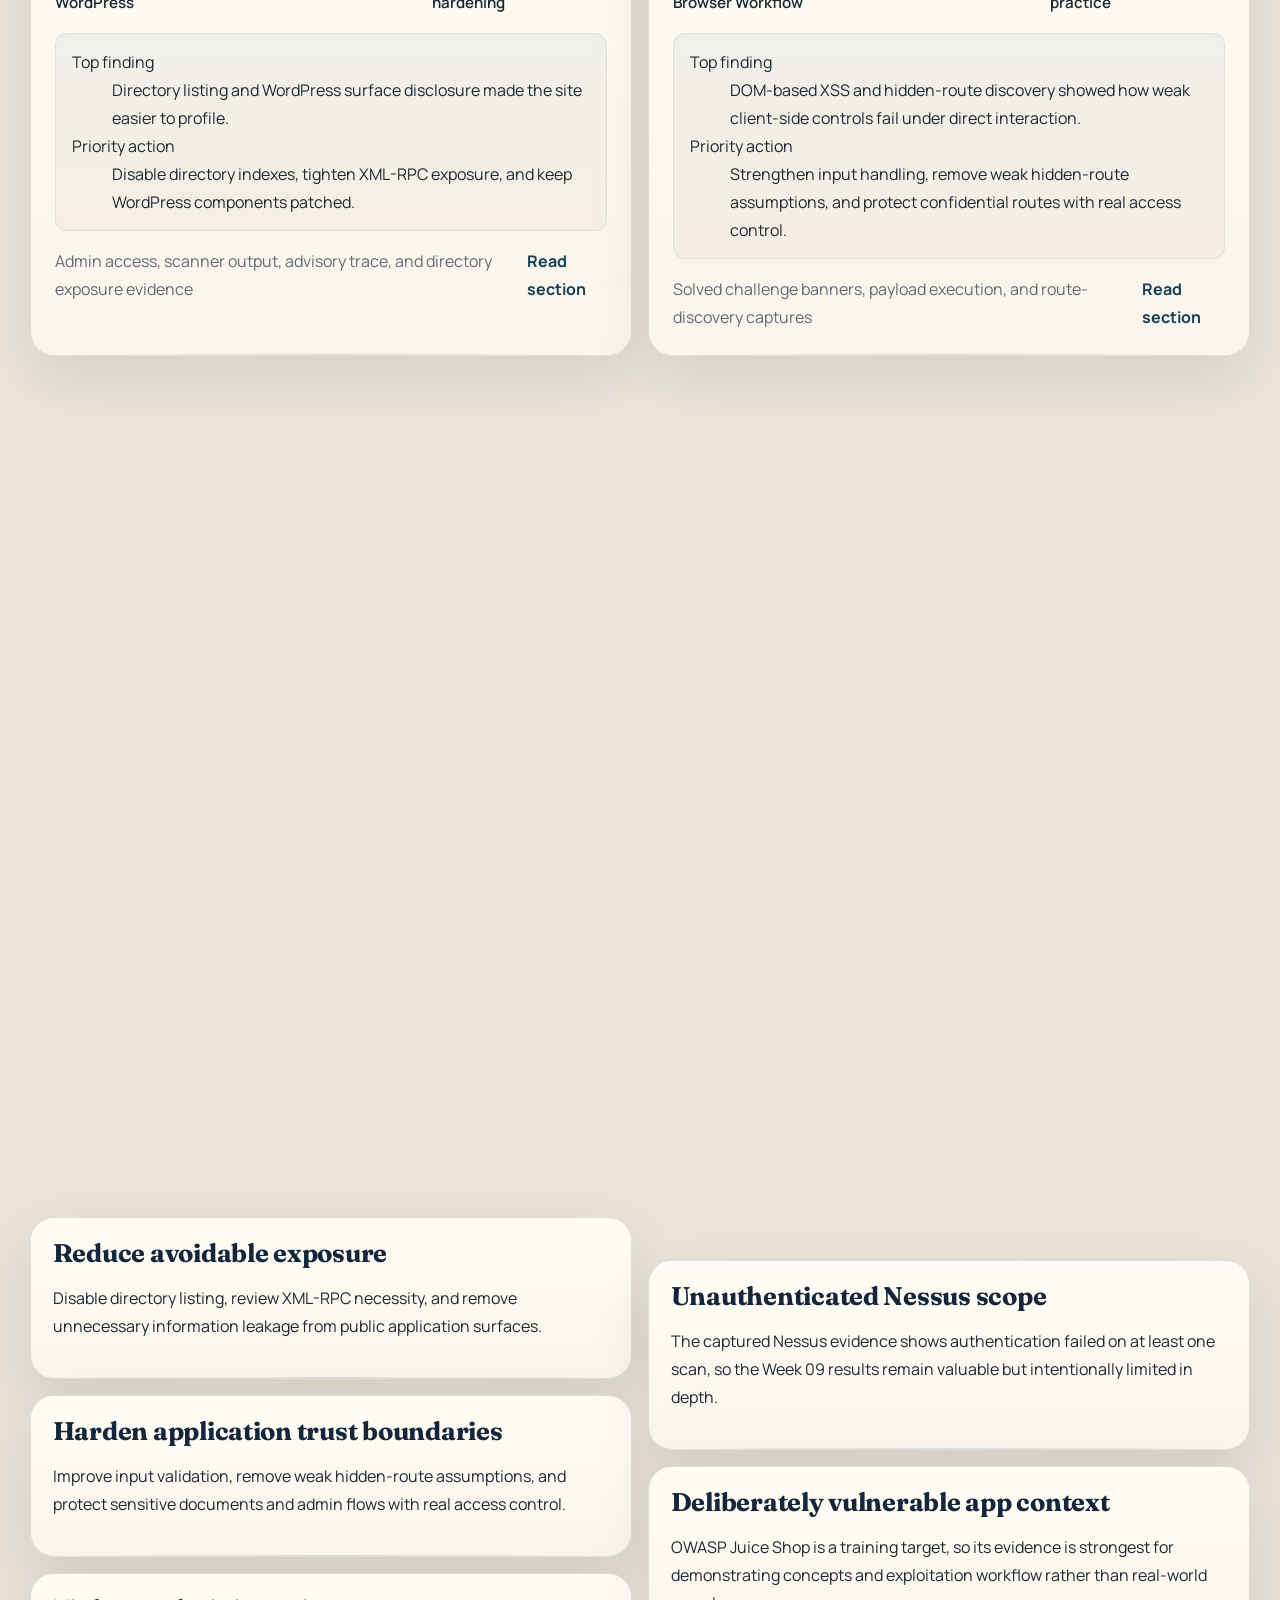
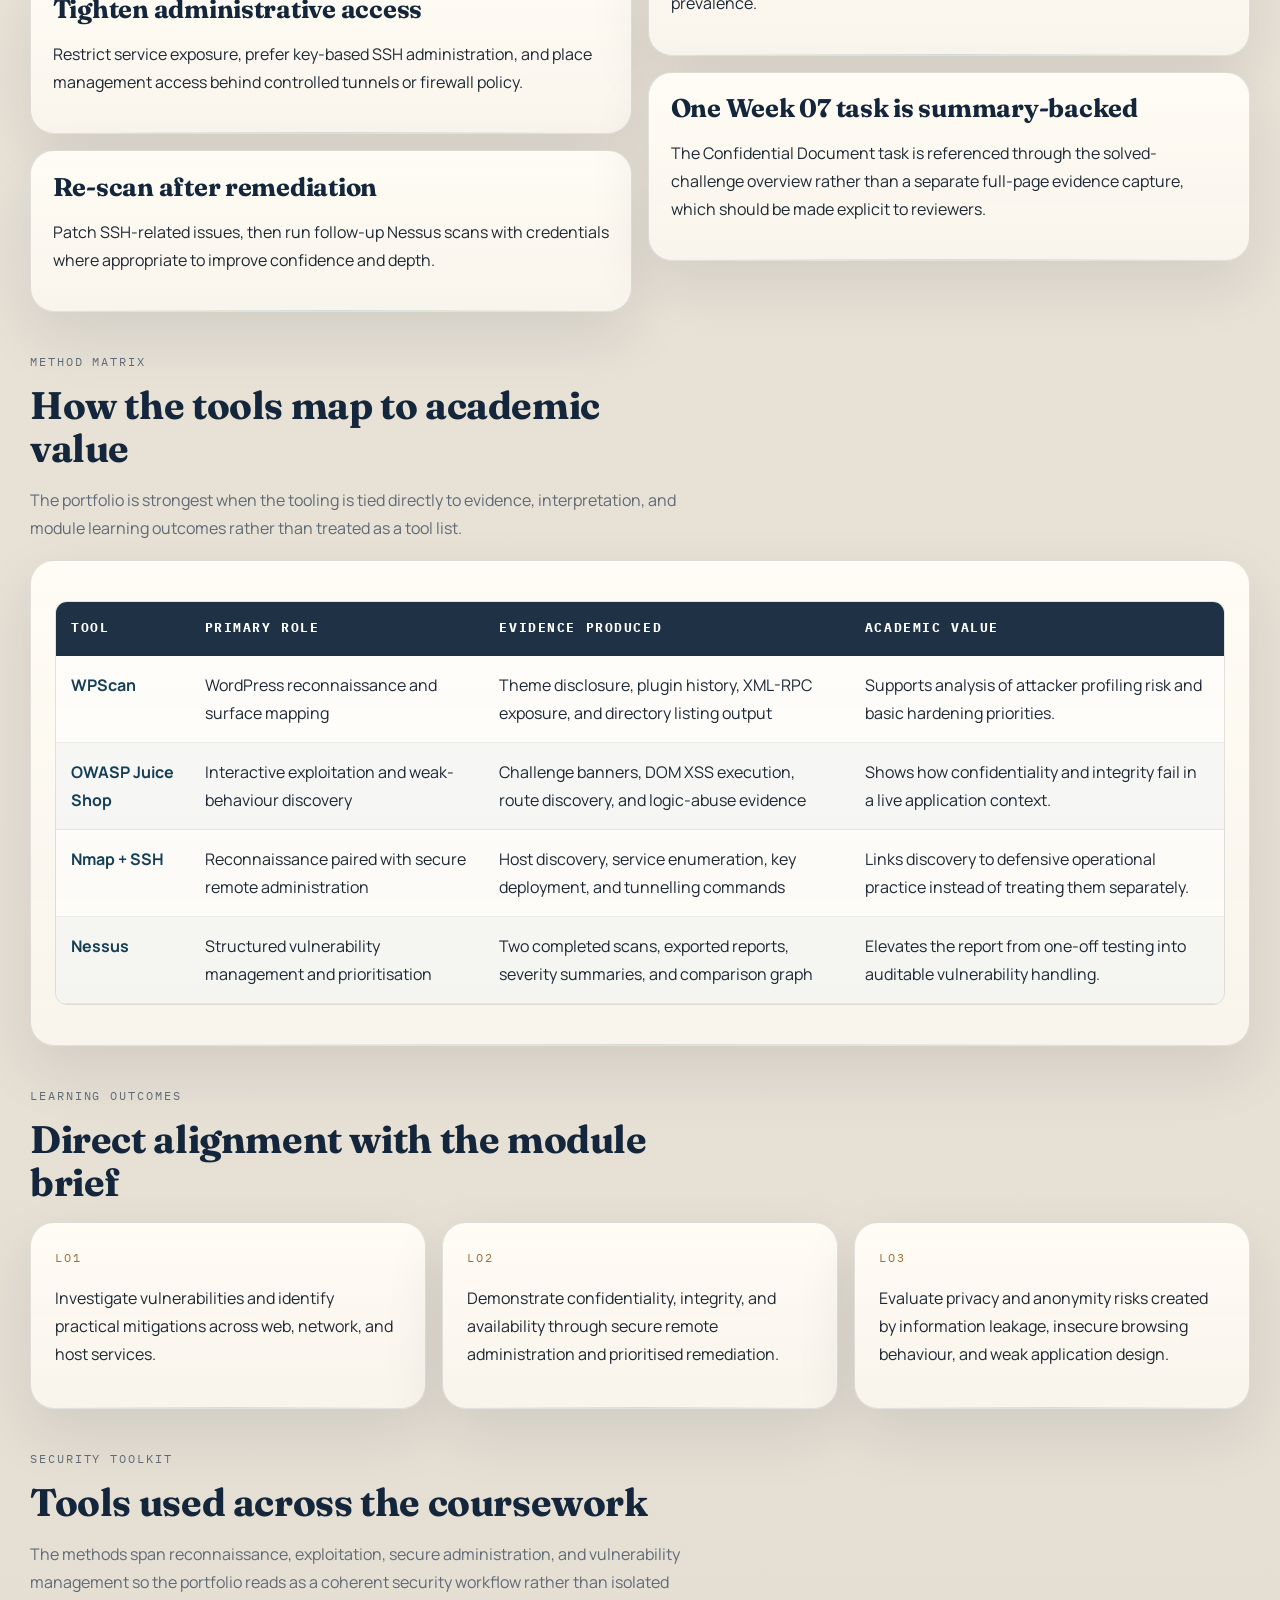
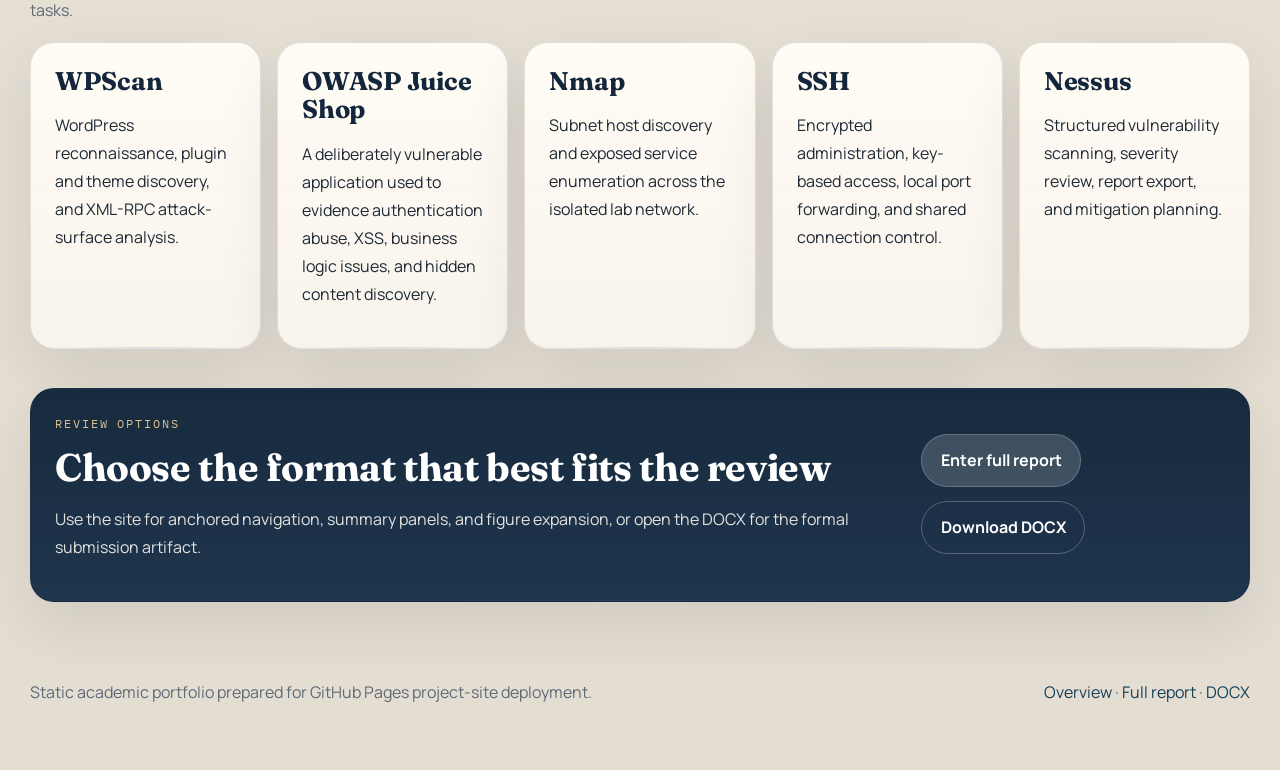
==== commit 2500bc75: "Switch submission download from PDF to DOCX" ====
--- a/docs/index.html
+++ b/docs/index.html
@@ -19,6 +19,7 @@
     <meta name="twitter:title" content="CMP-X305 Cyber Security Portfolio" />
     <meta name="twitter:description" content="An academic GitHub Pages portfolio for CMP-X305, presenting four cyber security labs with structured evidence, analysis, reflection, and downloadable submission material." />
     <meta name="twitter:image" content="https://who-sekhon.github.io/cyb/assets/img/week-09/figure-30-week-9-nessus-severity-comparison-graph.png" />
+    <script>document.documentElement.classList.add("js");</script>
     <link rel="stylesheet" href="assets/css/styles.css" />
   </head>
 
@@ -30,7 +31,7 @@
     <div class="site-shell">
       
     <header class="site-header">
-      <a class="brand" href="./">
+      <a class="brand" href="index.html">
         <span class="brand-mark">CYB</span>
         <span class="brand-text">
           <strong>CMP-X305</strong>
@@ -38,9 +39,9 @@
         </span>
       </a>
       <nav class="site-nav" aria-label="Primary">
-        <a href="./" aria-current="page">Overview</a>
-        <a href="report/">Full report</a>
-        <a href="assets/docs/cyb-report-fixed-v3.pdf">Submission PDF</a>
+        <a href="index.html" aria-current="page">Overview</a>
+        <a href="report/index.html">Full report</a>
+        <a href="assets/docs/cmp-x305-cybersecurity-portfolio-final.docx">Submission DOCX</a>
       </nav>
     </header>
 
@@ -52,14 +53,14 @@
             <p class="hero__lede">Across four practical labs, this site presents evidence-led coursework on reconnaissance, exploitation, secure administration, and vulnerability management in an isolated teaching environment.</p>
             <p class="hero__abstract">The strongest confirmed issues include WordPress information disclosure, DOM-based XSS in OWASP Juice Shop, exposed administrative service visibility, and a Nessus-identified SSH Terrapin weakness affecting the WordPress host. Each lab section pairs the captured evidence with analysis, limitations, and practical mitigation.</p>
             <div class="hero__actions">
-              <a class="button" href="report/">Open full report</a>
-              <a class="button button--secondary" href="assets/docs/cyb-report-fixed-v3.pdf">Download submission PDF</a>
+              <a class="button" href="report/index.html">Open full report</a>
+              <a class="button button--secondary" href="assets/docs/cmp-x305-cybersecurity-portfolio-final.docx">Download submission DOCX</a>
             </div>
             <ul class="hero-stats">
               <li><strong>4</strong><span>labs completed</span></li>
               <li><strong>30</strong><span>evidence figures</span></li>
               <li><strong>5</strong><span>core tools used</span></li>
-              <li><strong>1</strong><span>formal PDF submission</span></li>
+              <li><strong>1</strong><span>formal DOCX submission</span></li>
             </ul>
           </div>
           <aside class="hero__aside">
@@ -80,12 +81,12 @@
           </aside>
         </section>
 
-        <section class="section-block"><div class="section-heading" data-reveal><p class="section-kicker">Review route</p><h2>The quickest way to assess the submission</h2><p>Use the site as a structured review surface: start with the abstract, inspect week verdicts and figures, then open the PDF for the formal submission copy if needed.</p></div><div class="review-grid">
+        <section class="section-block"><div class="section-heading" data-reveal><p class="section-kicker">Review route</p><h2>The quickest way to assess the submission</h2><p>Use the site as a structured review surface: start with the abstract, inspect week verdicts and figures, then open the DOCX for the formal submission copy if needed.</p></div><div class="review-grid">
             <article class="review-card panel panel--paper" data-reveal>
               <p class="section-kicker">Review route</p>
               <h3>Start with the abstract</h3>
               <p>Use the homepage and report abstract for a quick view of the labs, strongest findings, and remediation priorities.</p>
-              <a class="text-link" href="report/#report-abstract">Read abstract</a>
+              <a class="text-link" href="report/index.html#report-abstract">Read abstract</a>
             </article>
 
 
@@ -93,15 +94,15 @@
               <p class="section-kicker">Review route</p>
               <h3>Inspect the full report</h3>
               <p>Each week keeps its original aim, method, evidence, findings, and reflection, with anchored navigation and expandable figures.</p>
-              <a class="text-link" href="report/">Open report</a>
+              <a class="text-link" href="report/index.html">Open report</a>
             </article>
 
 
             <article class="review-card panel panel--paper" data-reveal>
               <p class="section-kicker">Review route</p>
-              <h3>Cross-check the PDF</h3>
-              <p>The downloadable PDF remains the formal submission artifact for institutional review and record-keeping.</p>
-              <a class="text-link" href="assets/docs/cyb-report-fixed-v3.pdf">Open PDF</a>
+              <h3>Cross-check the DOCX</h3>
+              <p>The downloadable DOCX is the formal submission artifact for institutional review and record-keeping.</p>
+              <a class="text-link" href="assets/docs/cmp-x305-cybersecurity-portfolio-final.docx">Open DOCX</a>
             </article>
 </div></section>
 
@@ -176,7 +177,7 @@
               </div>
               <div class="card-footer">
                 <span>Admin access, scanner output, advisory trace, and directory exposure evidence</span>
-                <a class="text-link" href="report/#week-05">Read section</a>
+                <a class="text-link" href="report/index.html#week-05">Read section</a>
               </div>
             </article>
 
@@ -200,7 +201,7 @@
               </div>
               <div class="card-footer">
                 <span>Solved challenge banners, payload execution, and route-discovery captures</span>
-                <a class="text-link" href="report/#week-07">Read section</a>
+                <a class="text-link" href="report/index.html#week-07">Read section</a>
               </div>
             </article>
 
@@ -224,7 +225,7 @@
               </div>
               <div class="card-footer">
                 <span>IP verification, service enumeration, SSH session setup, and secure tunnel commands</span>
-                <a class="text-link" href="report/#week-08">Read section</a>
+                <a class="text-link" href="report/index.html#week-08">Read section</a>
               </div>
             </article>
 
@@ -248,7 +249,7 @@
               </div>
               <div class="card-footer">
                 <span>Scanner interface, completed jobs, exported PDFs, and severity comparison graph</span>
-                <a class="text-link" href="report/#week-09">Read section</a>
+                <a class="text-link" href="report/index.html#week-09">Read section</a>
               </div>
             </article>
 </div></section>
@@ -346,12 +347,12 @@
             </article>
 </div></section>
 
-        <section class="section-block"><div class="cta-panel panel panel--navy" data-reveal><div><p class="section-kicker">Review options</p><h2>Choose the format that best fits the review</h2><p>Use the site for anchored navigation, summary panels, and figure expansion, or open the PDF for the formal submission artifact.</p></div><div class="cta-actions"><a class="button button--light" href="report/">Enter full report</a><a class="button button--ghost-light" href="assets/docs/cyb-report-fixed-v3.pdf">Download PDF</a></div></div></section>
+        <section class="section-block"><div class="cta-panel panel panel--navy" data-reveal><div><p class="section-kicker">Review options</p><h2>Choose the format that best fits the review</h2><p>Use the site for anchored navigation, summary panels, and figure expansion, or open the DOCX for the formal submission artifact.</p></div><div class="cta-actions"><a class="button button--light" href="report/index.html">Enter full report</a><a class="button button--ghost-light" href="assets/docs/cmp-x305-cybersecurity-portfolio-final.docx">Download DOCX</a></div></div></section>
       </main>
       
     <footer class="site-footer">
       <p>Static academic portfolio prepared for GitHub Pages project-site deployment.</p>
-      <p><a href="./">Overview</a> · <a href="report/">Full report</a> · <a href="assets/docs/cyb-report-fixed-v3.pdf">PDF</a></p>
+      <p><a href="index.html">Overview</a> · <a href="report/index.html">Full report</a> · <a href="assets/docs/cmp-x305-cybersecurity-portfolio-final.docx">DOCX</a></p>
     </footer>
 
     </div>
--- a/docs/assets/css/styles.css
+++ b/docs/assets/css/styles.css
@@ -1089,14 +1089,25 @@
 }
 
 [data-reveal] {
+  opacity: 1;
+  transform: none;
+}
+
+.js .page-home [data-reveal] {
   opacity: 0;
   transform: translateY(18px);
   transition: opacity 0.65s ease, transform 0.65s ease;
 }
 
-[data-reveal].is-visible {
+.js .page-home [data-reveal].is-visible {
   opacity: 1;
   transform: translateY(0);
+}
+
+.page-report [data-reveal] {
+  opacity: 1 !important;
+  transform: none !important;
+  transition: none !important;
 }
 
 @media (prefers-reduced-motion: reduce) {
@@ -1183,9 +1194,40 @@
     grid-template-columns: 1fr;
   }
 
+  .hero-stats {
+    grid-template-columns: repeat(2, minmax(0, 1fr));
+  }
+
   .button,
   .button--block {
     width: 100%;
+  }
+
+  .hero__aside .hero-visual {
+    order: 1;
+  }
+
+  .hero__aside .aside-card:first-child {
+    order: 2;
+  }
+
+  .report-main {
+    order: 1;
+  }
+
+  .report-sidebar {
+    order: 2;
+    width: 100%;
+  }
+
+  .report-sidebar .toc-list {
+    display: grid;
+    grid-template-columns: repeat(2, minmax(0, 1fr));
+    gap: 0.4rem 0.9rem;
+  }
+
+  .report-sidebar .toc-list li + li {
+    margin-top: 0;
   }
 
   .report-summary__stack,
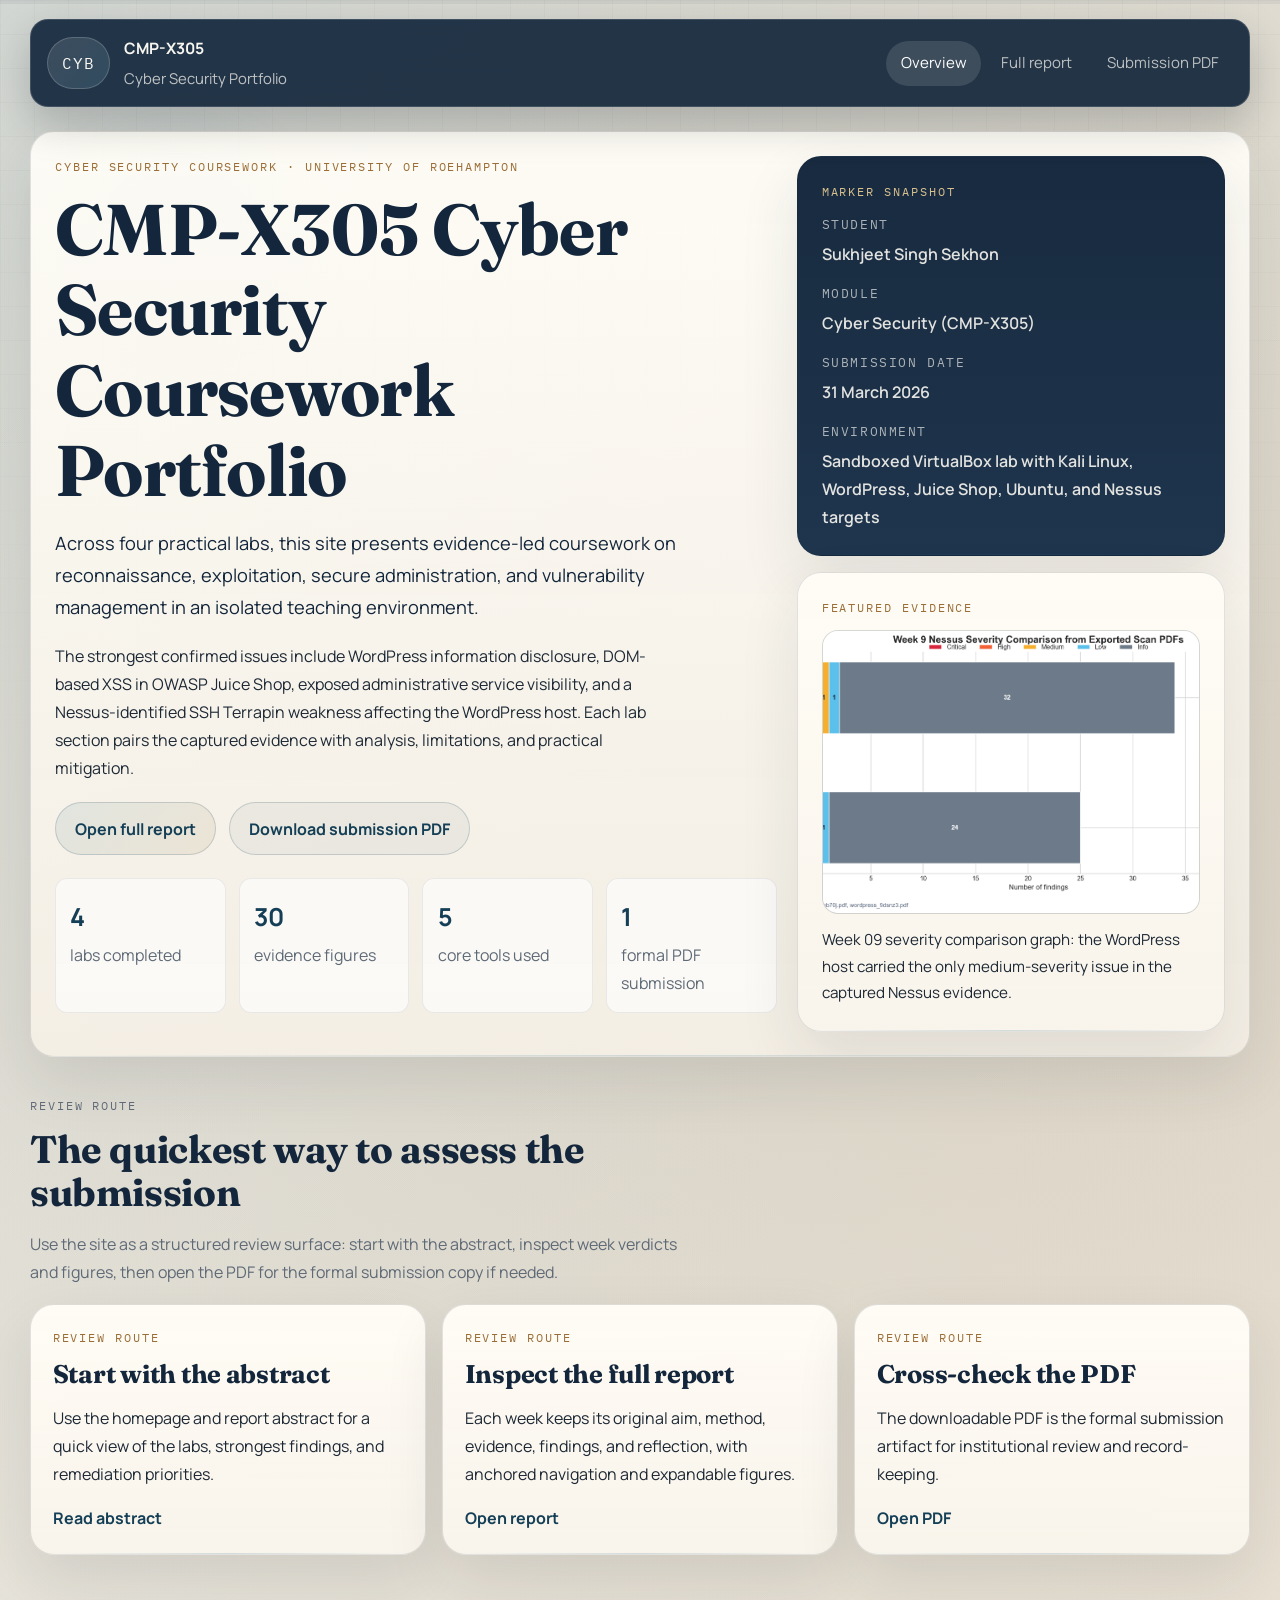
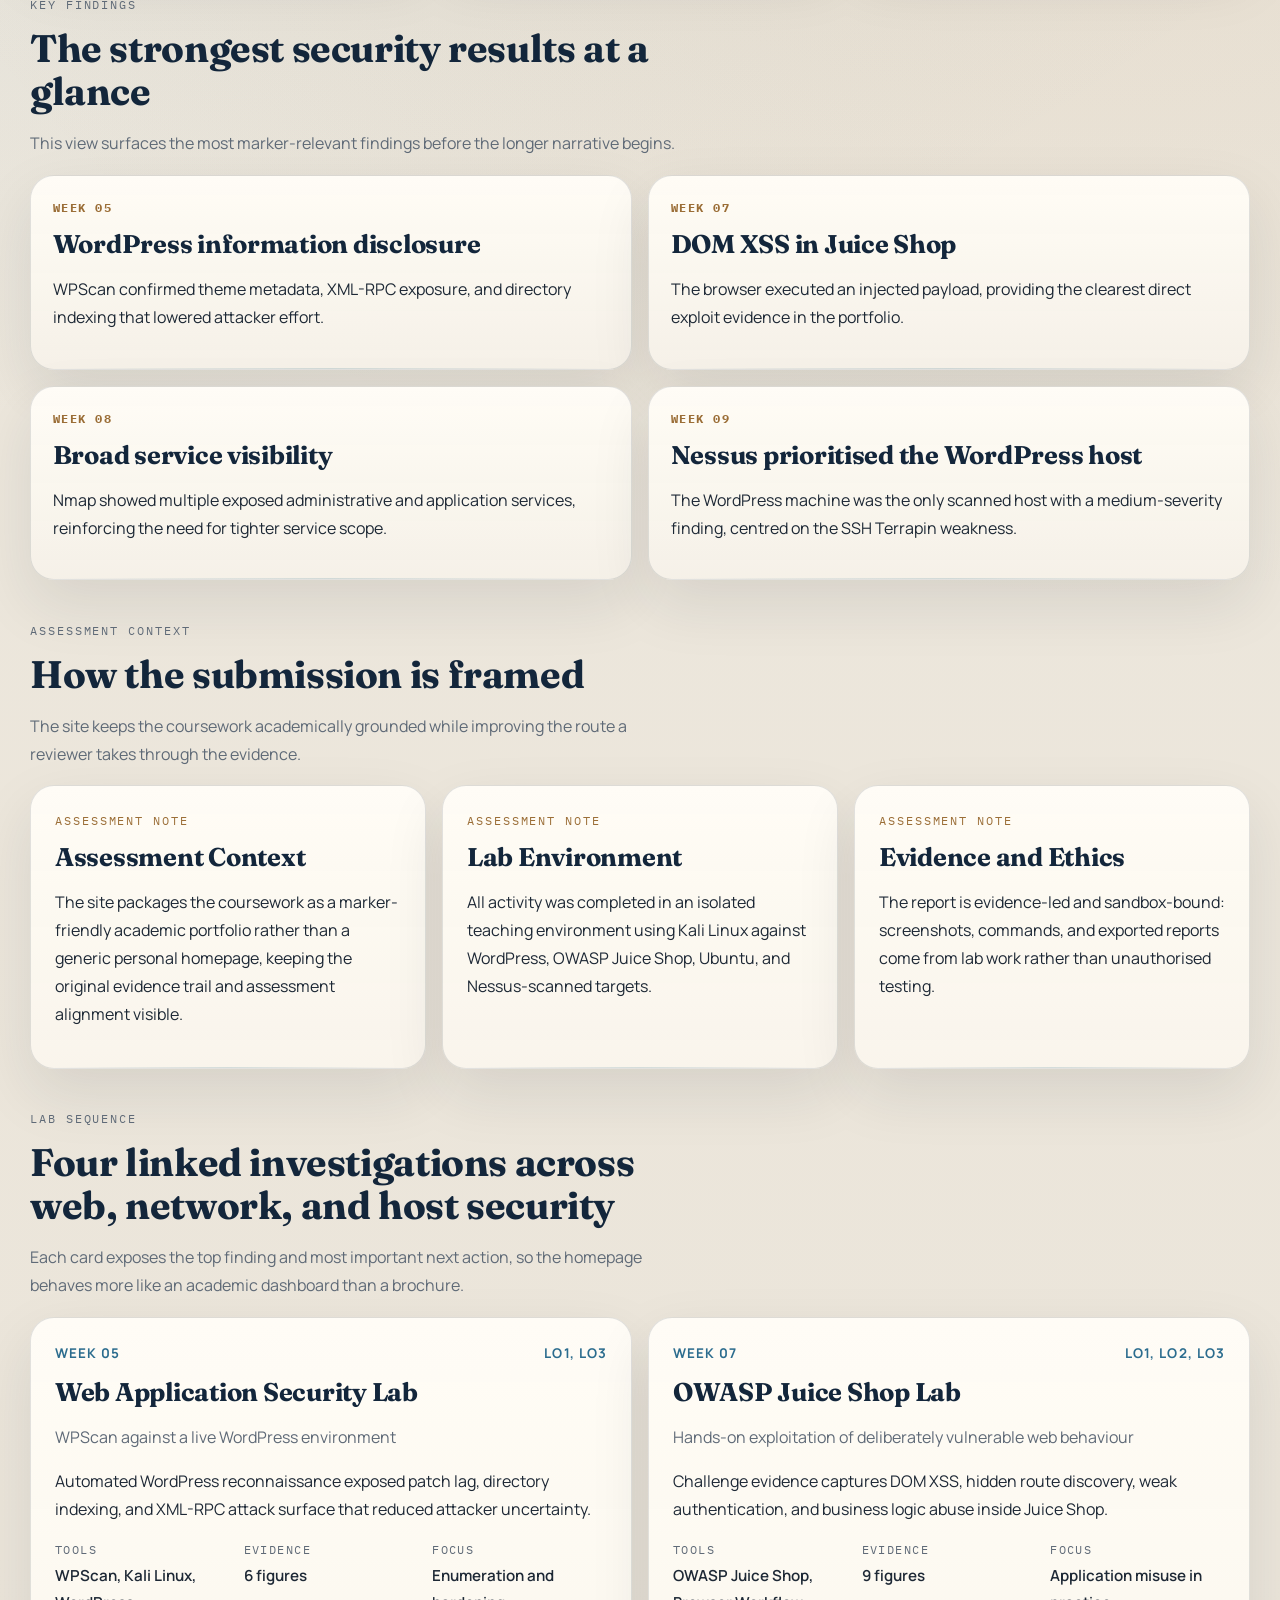
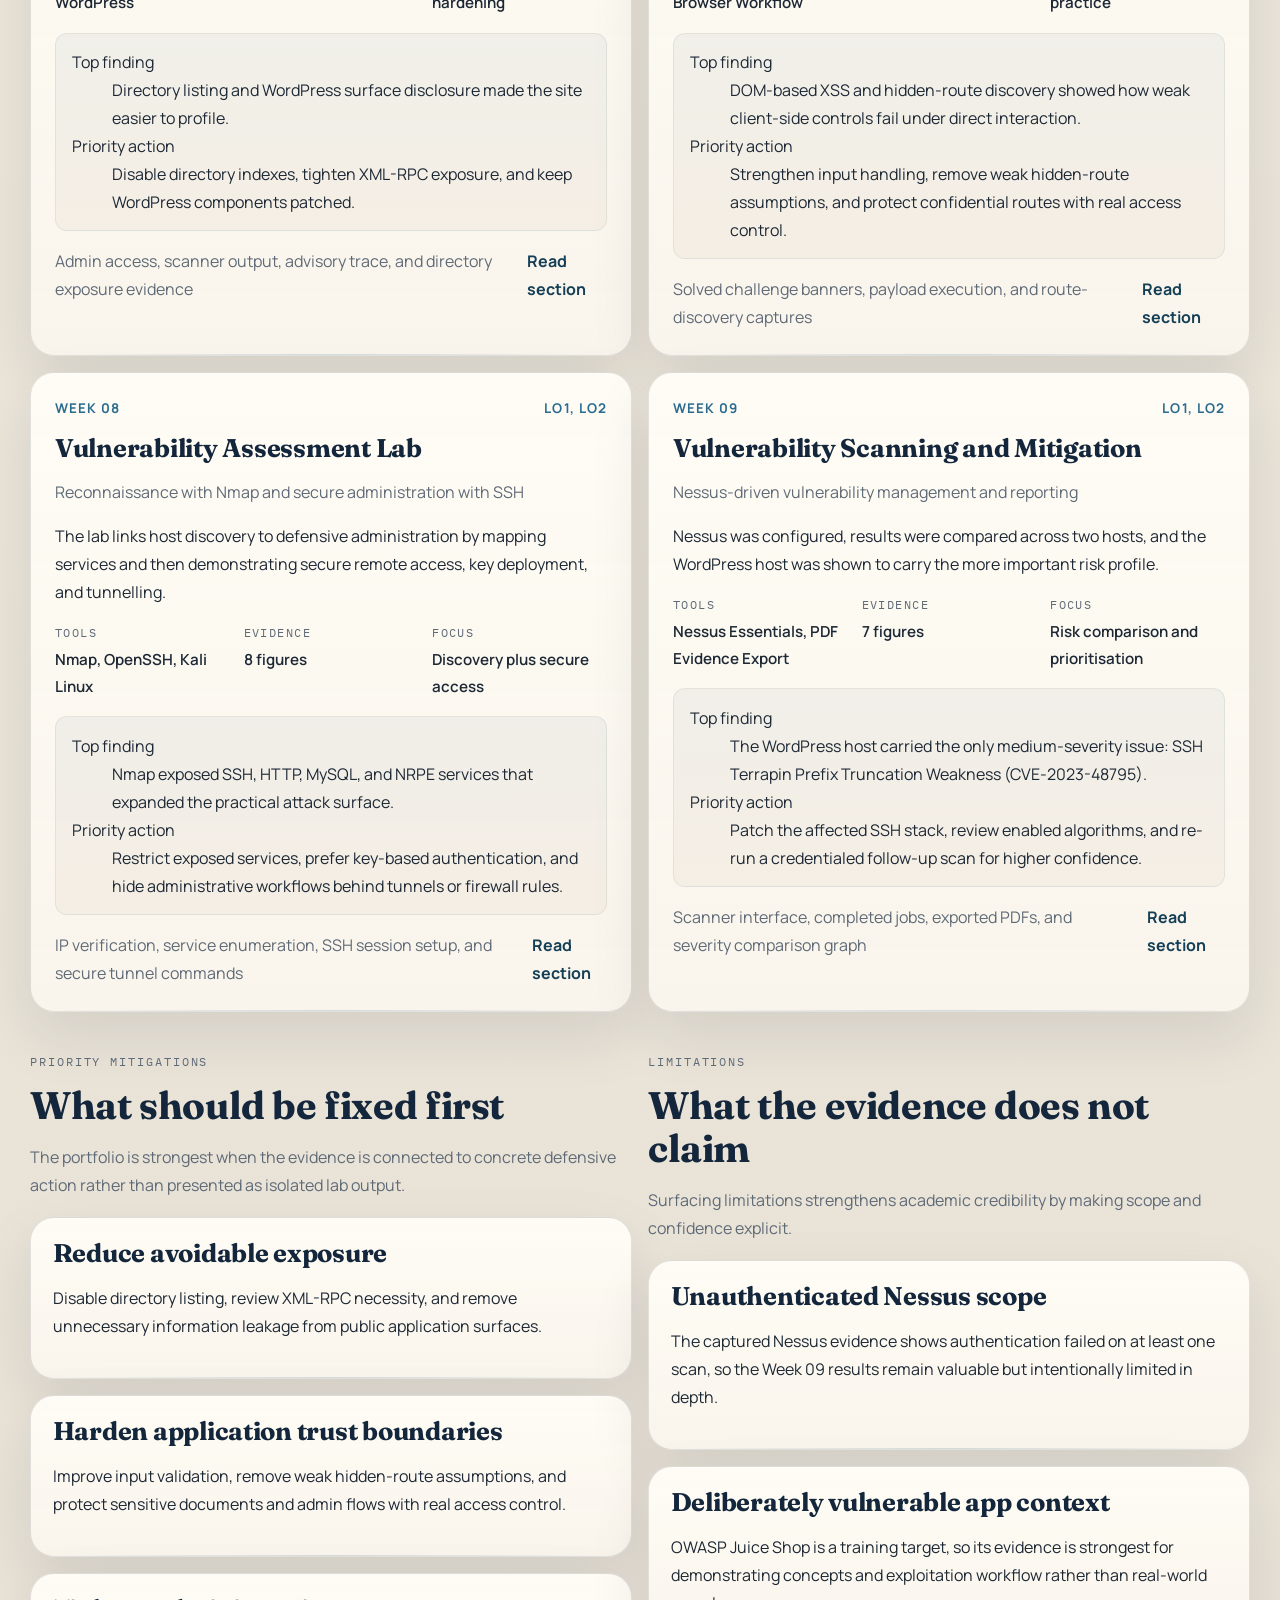
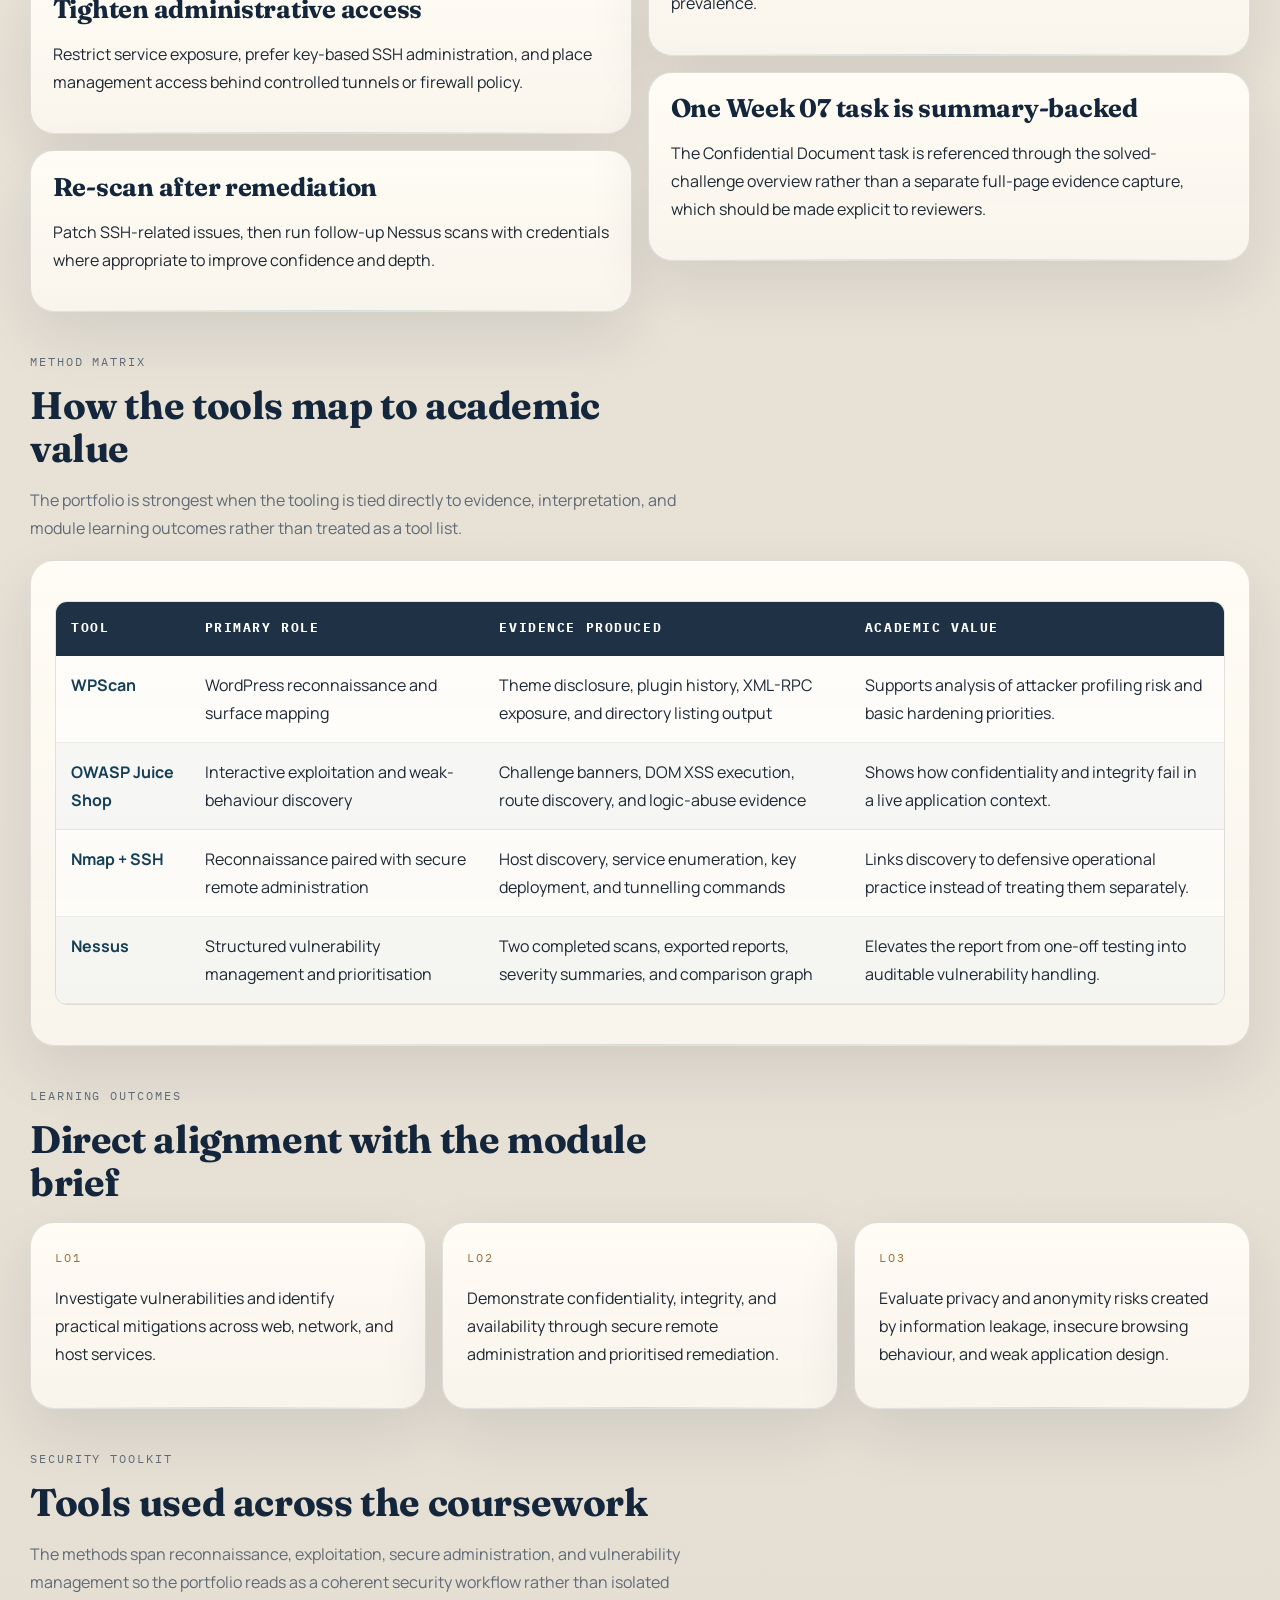
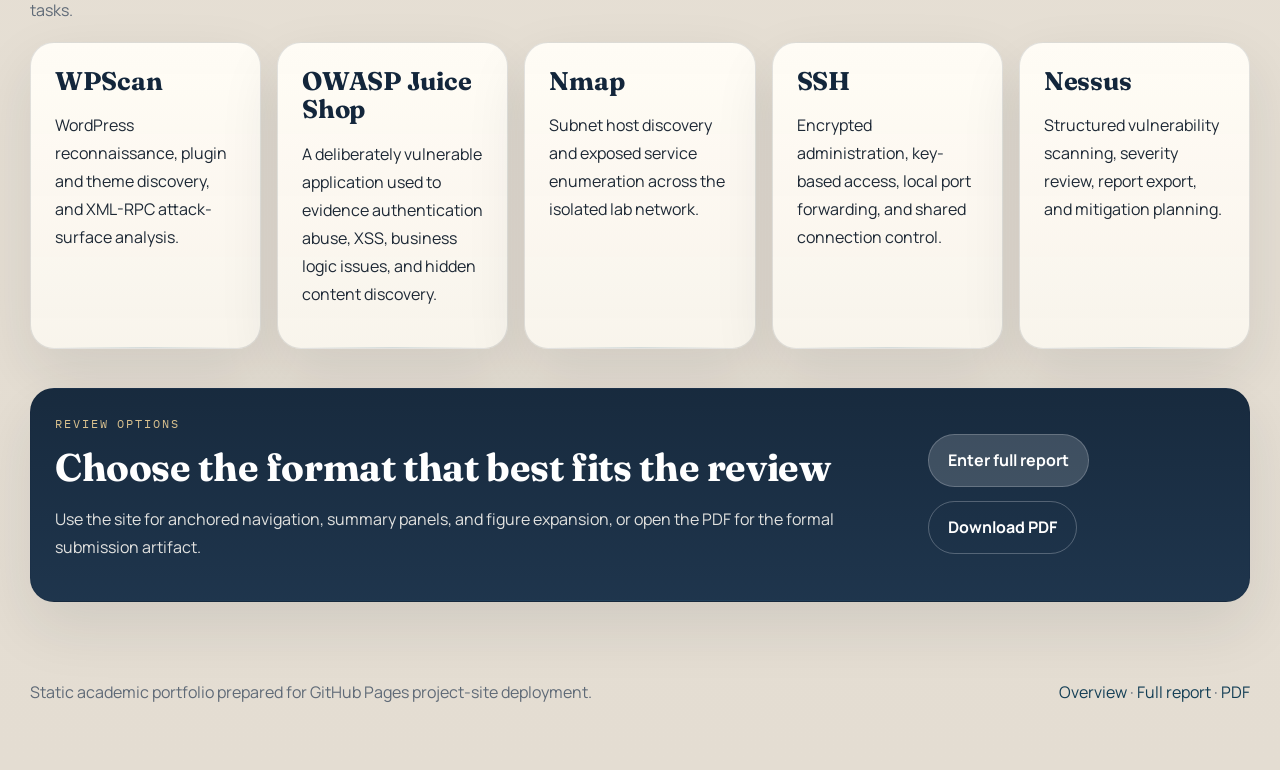
==== commit bdf4e052: "Use exact formatted submission PDF" ====
--- a/docs/index.html
+++ b/docs/index.html
@@ -41,7 +41,7 @@
       <nav class="site-nav" aria-label="Primary">
         <a href="index.html" aria-current="page">Overview</a>
         <a href="report/index.html">Full report</a>
-        <a href="assets/docs/cmp-x305-cybersecurity-portfolio-final.docx">Submission DOCX</a>
+        <a href="assets/docs/coursework-portfolio-1-formatted.pdf">Submission PDF</a>
       </nav>
     </header>
 
@@ -54,13 +54,13 @@
             <p class="hero__abstract">The strongest confirmed issues include WordPress information disclosure, DOM-based XSS in OWASP Juice Shop, exposed administrative service visibility, and a Nessus-identified SSH Terrapin weakness affecting the WordPress host. Each lab section pairs the captured evidence with analysis, limitations, and practical mitigation.</p>
             <div class="hero__actions">
               <a class="button" href="report/index.html">Open full report</a>
-              <a class="button button--secondary" href="assets/docs/cmp-x305-cybersecurity-portfolio-final.docx">Download submission DOCX</a>
+              <a class="button button--secondary" href="assets/docs/coursework-portfolio-1-formatted.pdf">Download submission PDF</a>
             </div>
             <ul class="hero-stats">
               <li><strong>4</strong><span>labs completed</span></li>
               <li><strong>30</strong><span>evidence figures</span></li>
               <li><strong>5</strong><span>core tools used</span></li>
-              <li><strong>1</strong><span>formal DOCX submission</span></li>
+              <li><strong>1</strong><span>formal PDF submission</span></li>
             </ul>
           </div>
           <aside class="hero__aside">
@@ -81,7 +81,7 @@
           </aside>
         </section>
 
-        <section class="section-block"><div class="section-heading" data-reveal><p class="section-kicker">Review route</p><h2>The quickest way to assess the submission</h2><p>Use the site as a structured review surface: start with the abstract, inspect week verdicts and figures, then open the DOCX for the formal submission copy if needed.</p></div><div class="review-grid">
+        <section class="section-block"><div class="section-heading" data-reveal><p class="section-kicker">Review route</p><h2>The quickest way to assess the submission</h2><p>Use the site as a structured review surface: start with the abstract, inspect week verdicts and figures, then open the PDF for the formal submission copy if needed.</p></div><div class="review-grid">
             <article class="review-card panel panel--paper" data-reveal>
               <p class="section-kicker">Review route</p>
               <h3>Start with the abstract</h3>
@@ -100,9 +100,9 @@
 
             <article class="review-card panel panel--paper" data-reveal>
               <p class="section-kicker">Review route</p>
-              <h3>Cross-check the DOCX</h3>
-              <p>The downloadable DOCX is the formal submission artifact for institutional review and record-keeping.</p>
-              <a class="text-link" href="assets/docs/cmp-x305-cybersecurity-portfolio-final.docx">Open DOCX</a>
+              <h3>Cross-check the PDF</h3>
+              <p>The downloadable PDF is the formal submission artifact for institutional review and record-keeping.</p>
+              <a class="text-link" href="assets/docs/coursework-portfolio-1-formatted.pdf">Open PDF</a>
             </article>
 </div></section>
 
@@ -347,12 +347,12 @@
             </article>
 </div></section>
 
-        <section class="section-block"><div class="cta-panel panel panel--navy" data-reveal><div><p class="section-kicker">Review options</p><h2>Choose the format that best fits the review</h2><p>Use the site for anchored navigation, summary panels, and figure expansion, or open the DOCX for the formal submission artifact.</p></div><div class="cta-actions"><a class="button button--light" href="report/index.html">Enter full report</a><a class="button button--ghost-light" href="assets/docs/cmp-x305-cybersecurity-portfolio-final.docx">Download DOCX</a></div></div></section>
+        <section class="section-block"><div class="cta-panel panel panel--navy" data-reveal><div><p class="section-kicker">Review options</p><h2>Choose the format that best fits the review</h2><p>Use the site for anchored navigation, summary panels, and figure expansion, or open the PDF for the formal submission artifact.</p></div><div class="cta-actions"><a class="button button--light" href="report/index.html">Enter full report</a><a class="button button--ghost-light" href="assets/docs/coursework-portfolio-1-formatted.pdf">Download PDF</a></div></div></section>
       </main>
       
     <footer class="site-footer">
       <p>Static academic portfolio prepared for GitHub Pages project-site deployment.</p>
-      <p><a href="index.html">Overview</a> · <a href="report/index.html">Full report</a> · <a href="assets/docs/cmp-x305-cybersecurity-portfolio-final.docx">DOCX</a></p>
+      <p><a href="index.html">Overview</a> · <a href="report/index.html">Full report</a> · <a href="assets/docs/coursework-portfolio-1-formatted.pdf">PDF</a></p>
     </footer>
 
     </div>
